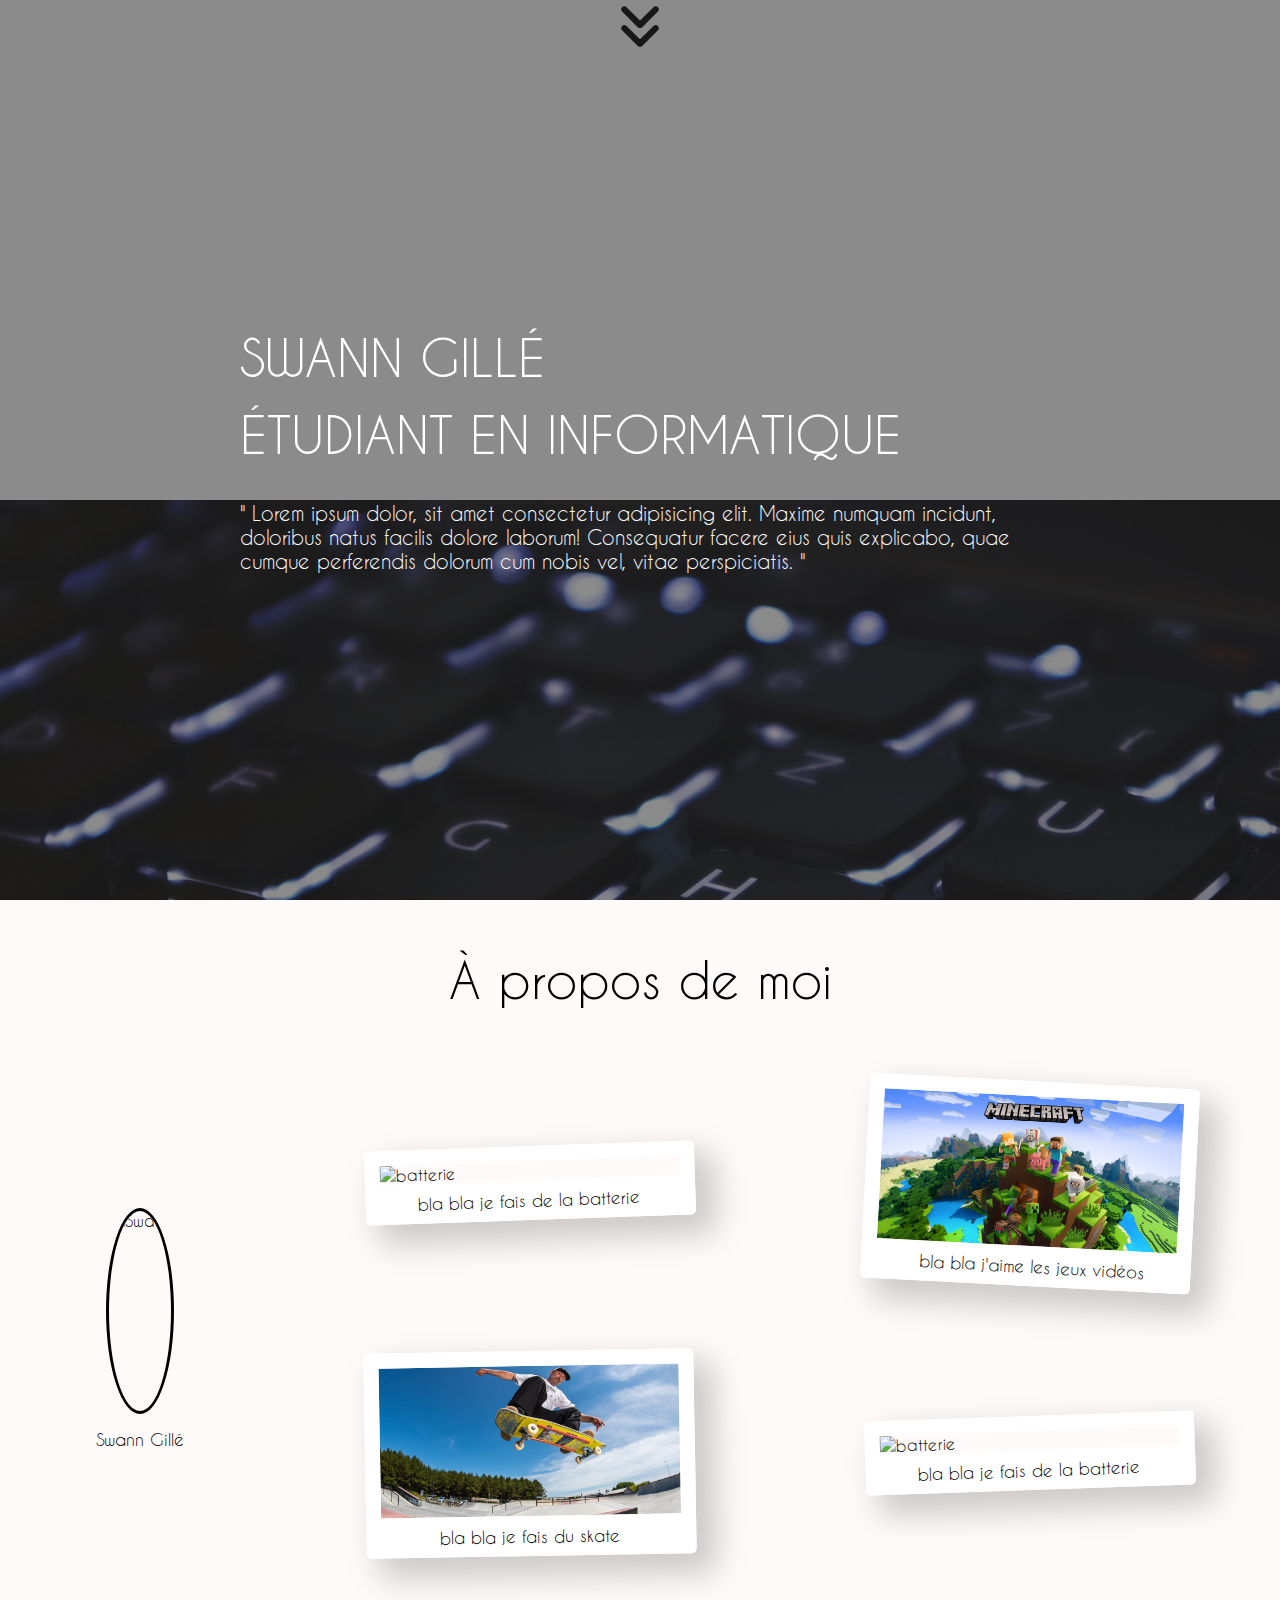
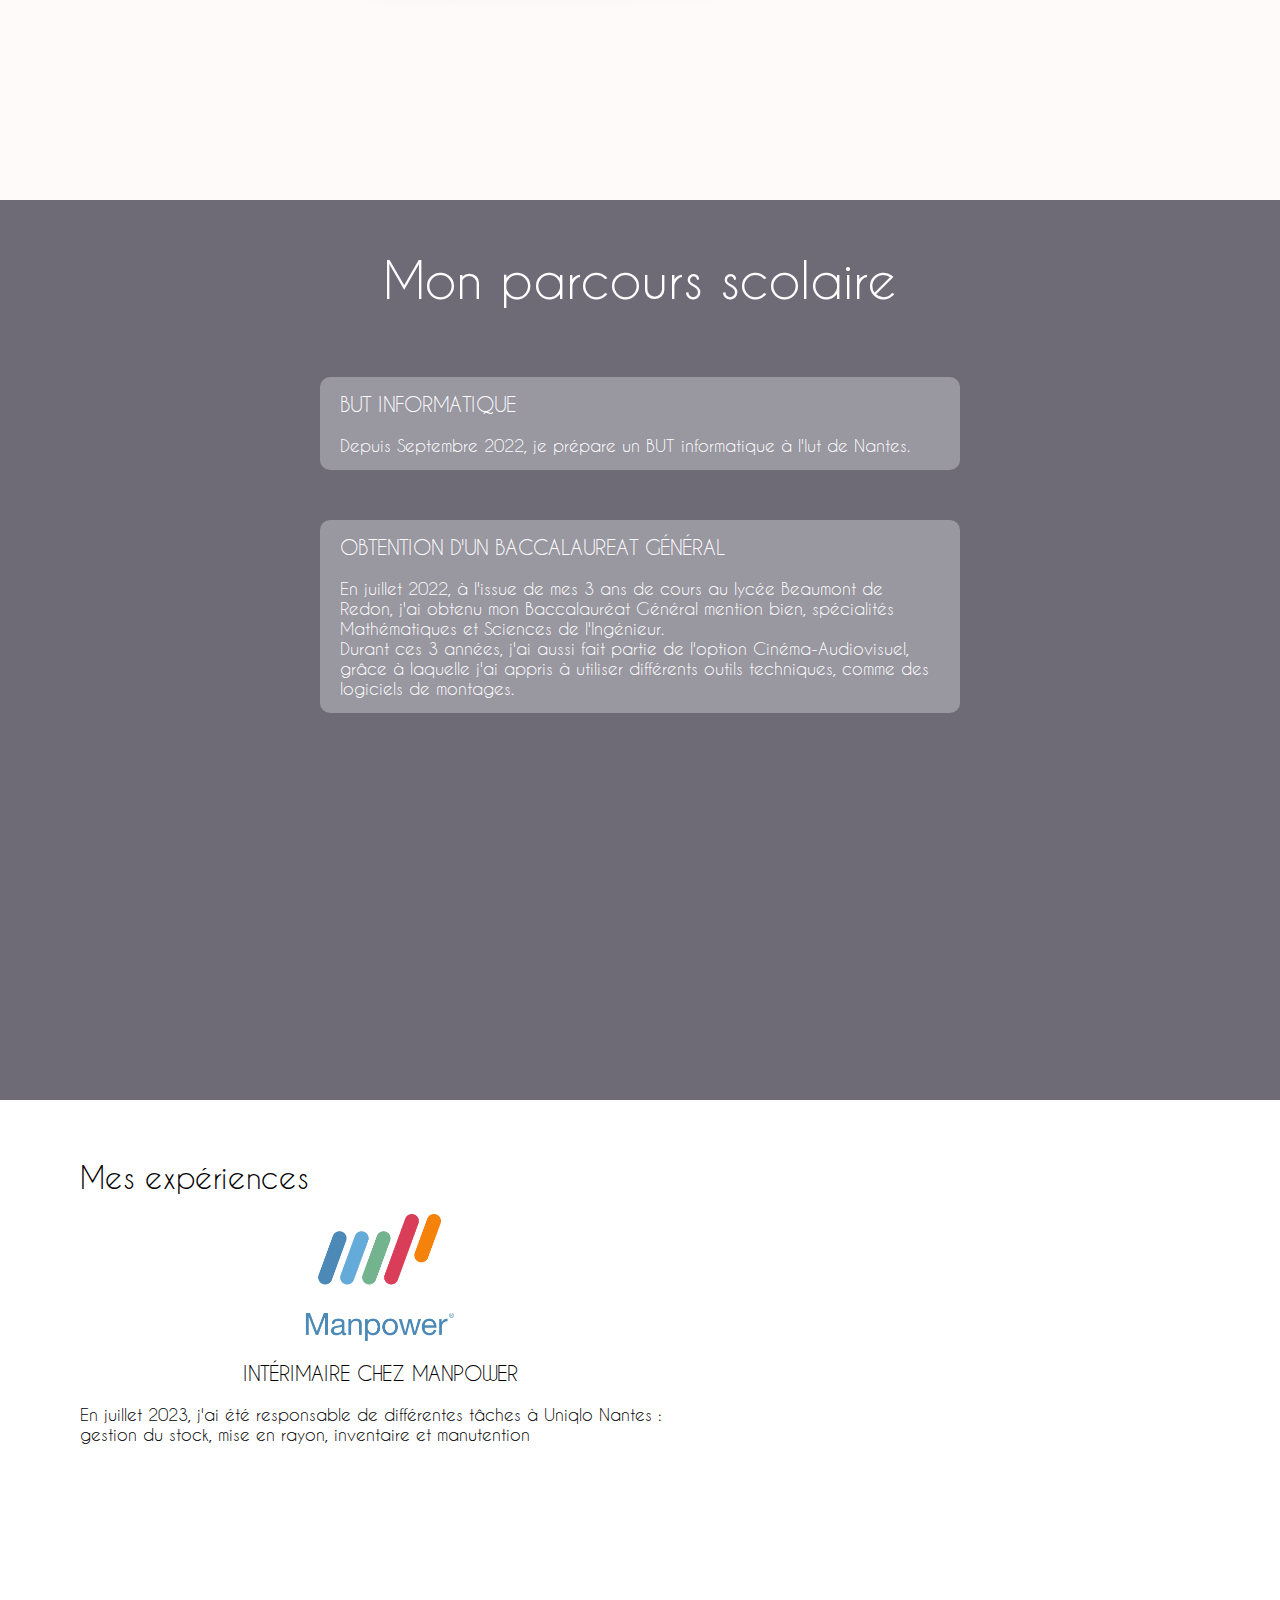
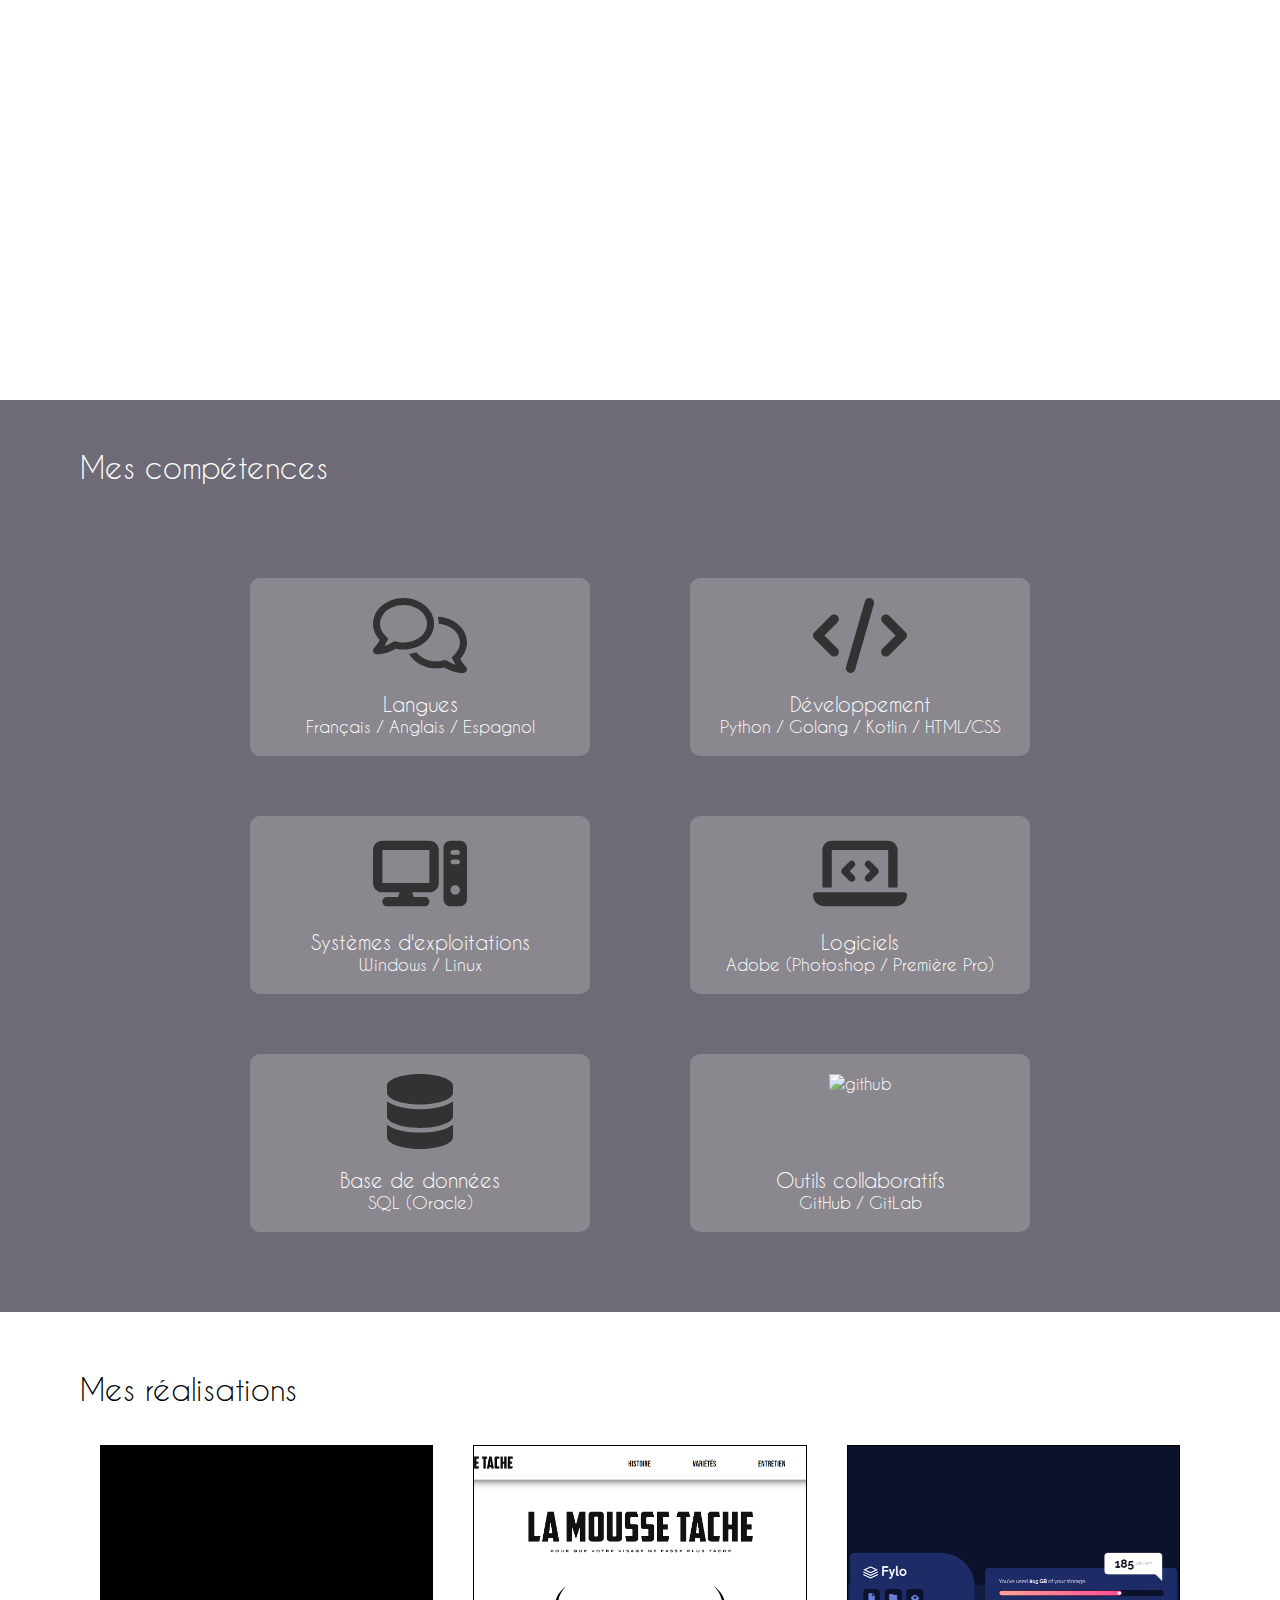
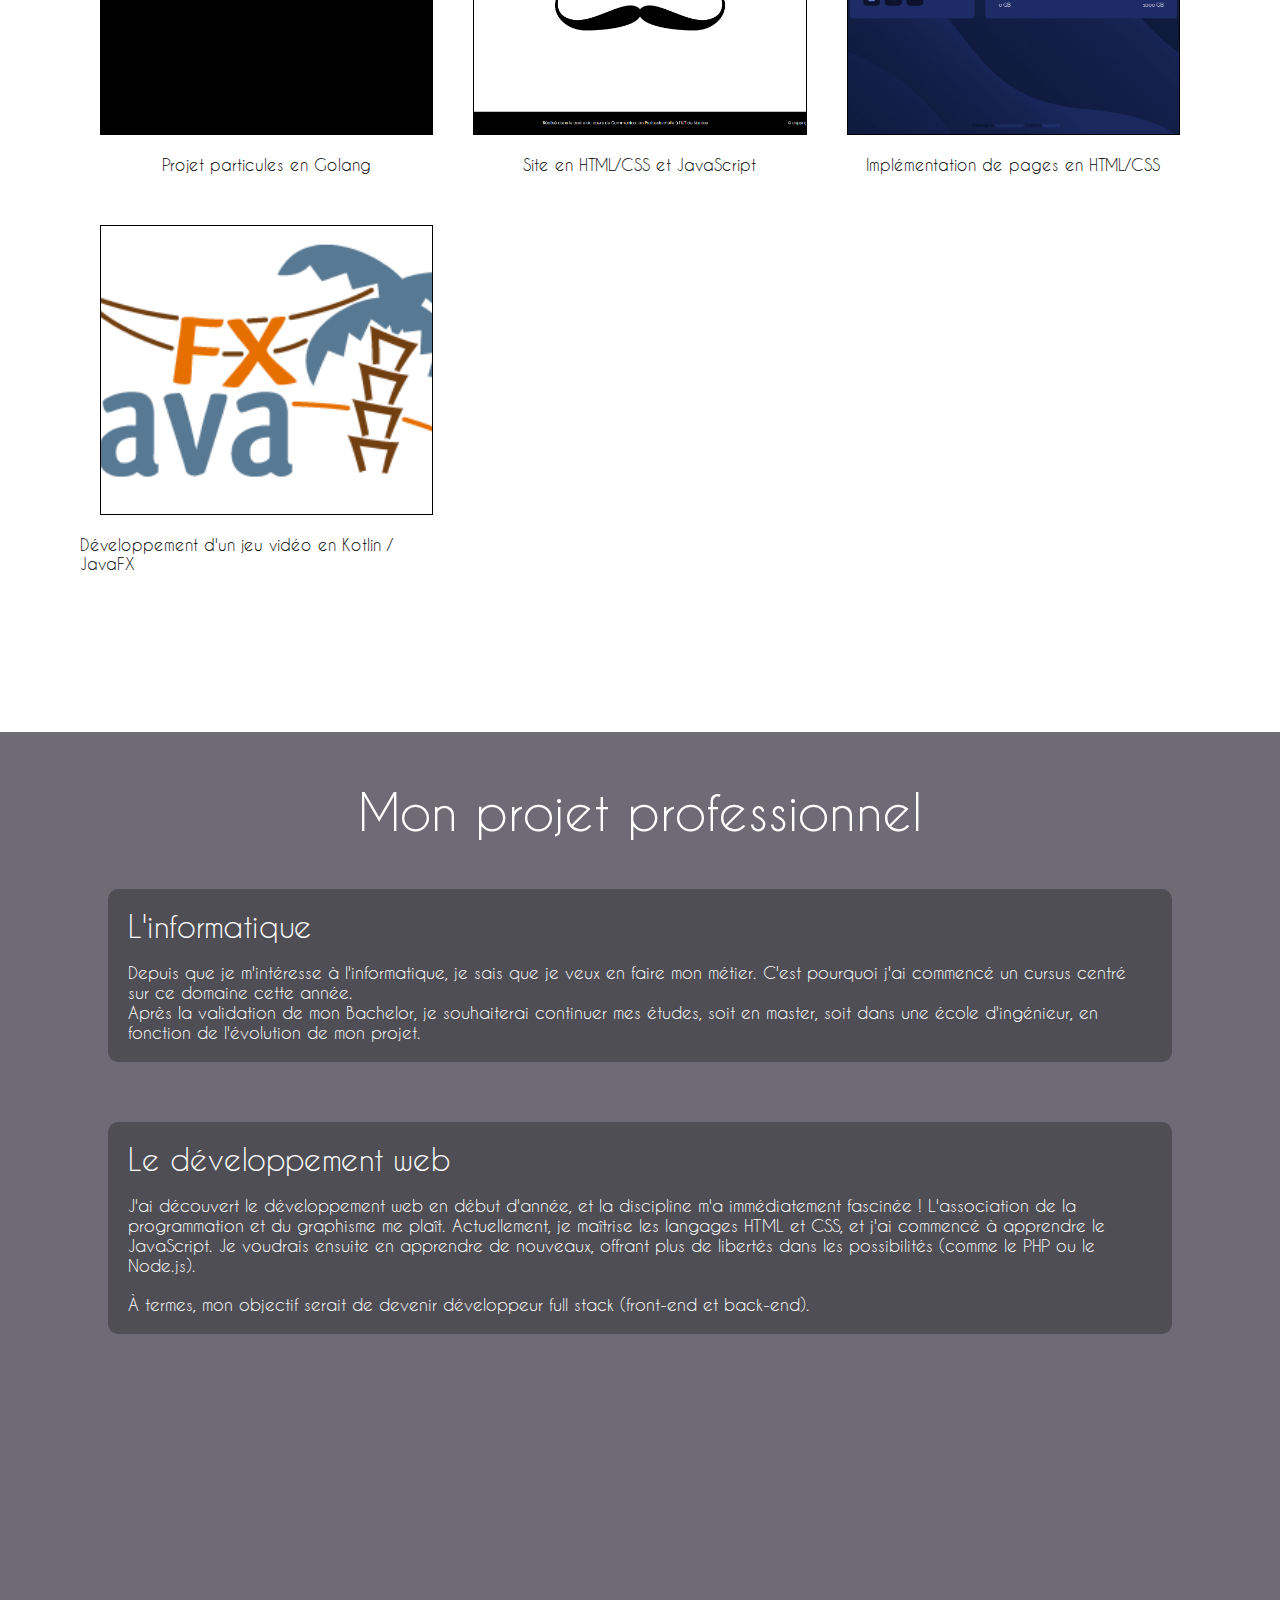
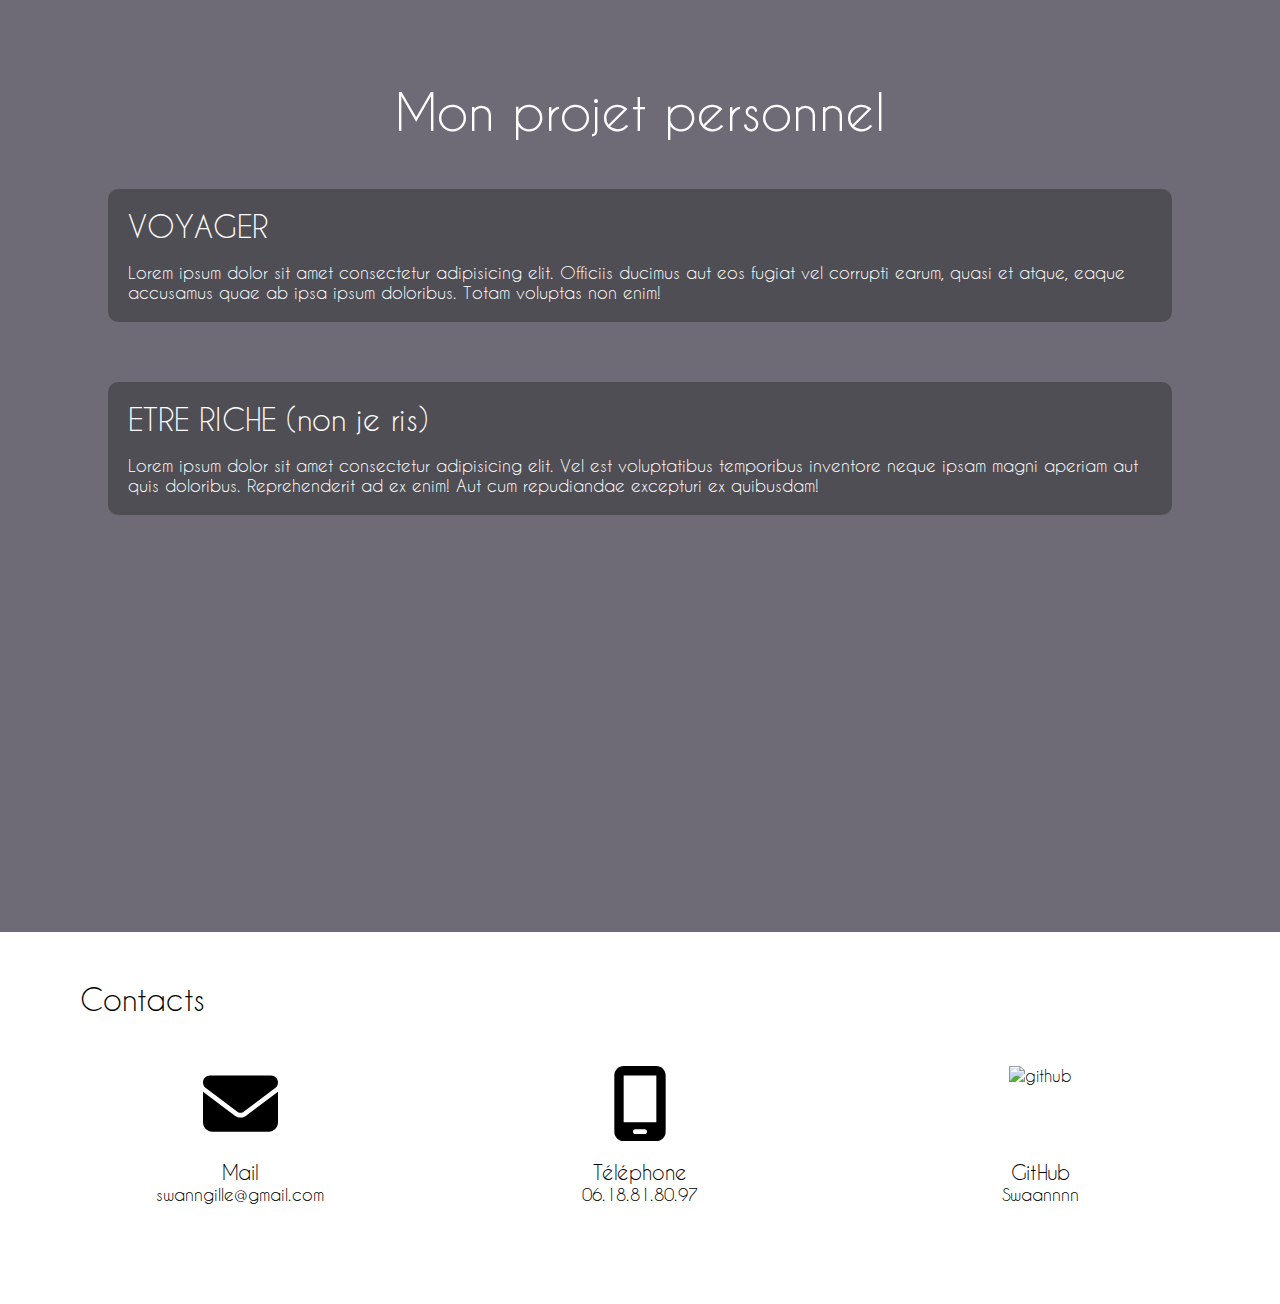
==== index.html @ 725c3b7c "suite page réal" ====
<!DOCTYPE html>
<html lang="fr">
<head>
    <meta charset="UTF-8">
    <link rel="stylesheet" href="./portfolio.css">
    <link rel="icon" href="./tout/logo/html.png">
    <meta name="robots" content="index">
    <meta name="keywords" content="Swann Gillé, Swann Gille, Gille Swann, Gillé Swann, portfolio Swann Gillé, portfolio Gillé Swann, Swann Gillé portfolio, Gillé Swann portfolio, portfolio developpeur web, portfolio informatique étudiant">
    <meta name="description" content="Portfolio de Swann Gillé, étudiant en informatique.">
    <title>Portfolio - Swann Gillé</title>
</head>
<body>

    <main>

    <!-- - - - - - PARTIE 1 : ACCUEIL - - - - - -->

        <div class="accueil" id="forAccueil">
            <div class="accueilTexte">
                <h1><strong>SWANN GILLÉ</strong></h1><br>
                <h1>ÉTUDIANT EN INFORMATIQUE</h1><br><br>
                <h3>" Lorem ipsum dolor, sit amet consectetur adipisicing elit. Maxime numquam incidunt, doloribus natus facilis dolore laborum! Consequatur facere eius quis explicabo, quae cumque perferendis dolorum cum nobis vel, vitae perspiciatis. "</h3>    
            </div>
            <a id="flechea" href="#forAProposDeMoi">
                <img class="fleche" src="./tout/logo/dbfleche.svg" alt="fleche">
            </a>
        </div>

    <!-- - - - - - PARTIE 2 : A PROPOS DE MOI - - - - - -->

        <div class="aProposDeMoi" id="forAProposDeMoi">
            <h1 id="appdmTitre">À propos de moi</h1>
            <div class="appdmCadre">
                <div class="presentation">
                    <img src="./tout/images/sswann.jpg" alt="Swann" id="swann">
                    <h4 id="swannTexte">Swann Gillé</h4>
                </div>
                <div class="photo1">
                    <img src="./tout/images/batterie.jpg" alt="batterie" class="appdmImg" id="batterie">
                    <h4 id="batterieTexte">bla bla je fais de la batterie</h4>
                </div>
                <div class="photo2">
                    <img src="./tout/images/minecraft.jpg" alt="minecraft" class="appdmImg" id="minecraft">
                    <h4 id="minecraftTexte">bla bla j'aime les jeux vidéos</h4>
                </div>
                <div class="photo3">
                    <img src="./tout/images/skate.jpg" alt="skate" class="appdmImg" id="skate">
                    <h4 id="skateTexte">bla bla je fais du skate</h4>
                </div>
                <div class="photo4">
                    <img src="./tout/images/batterie.jpg" alt="batterie" class="appdmImg" id="batterie">
                    <h4 id="batterieTexte">bla bla je fais de la batterie</h4>
                </div>
            </div>
            <!-- <a id="flecheapdm" href="#forParcoursScolaire">
                <img class="fleche" src="./tout/logo/dbfleche.svg" alt="fleche">
            </a> -->
        </div>

    <!-- - - - - - PARTIE 3 : PARCOURS SCOLAIRE - - - - - -->

        <div class="parcoursScolaire" id="forParcoursScolaire">
            <div class="parcoursScolaireTexte">
                <h1>Mon parcours scolaire</h1><br>

                <ul>
                    <li class="etapeParcours">
                        <h3>BUT INFORMATIQUE</h3><br>
                        <h4>Depuis Septembre 2022, je prépare un BUT informatique à l'Iut de Nantes.</h4>
                    </li>
                    <li class="etapeParcours">
                        <h3>OBTENTION D'UN BACCALAUREAT GÉNÉRAL</h3><br>
                        <h4>En juillet 2022, à l'issue de mes 3 ans de cours au lycée Beaumont de Redon, j'ai obtenu mon Baccalauréat Général mention bien, spécialités Mathématiques et Sciences de l'Ingénieur.</h4>
                        <h4>Durant ces 3 années, j'ai aussi fait partie de l'option Cinéma-Audiovisuel, grâce à laquelle j'ai appris à utiliser différents outils techniques, comme des logiciels de montages.</h4>
                </ul>
                <!-- <a href="#formesExperiences" id="flecheps">
                    <img class="fleche" src="./tout/logo/dbfleche.svg" alt="fleche">
                </a> -->
            </div>
        </div>

        <!-- - - - - - PARTIE 4 : MES EXPERIENCES - - - - - -->

        <div class="mesExperiences" id="formesExperiences">
            <div class="mesExperiencesTexte">
                <h2>Mes expériences</h2><br>

                <ul class="experiences">
                    <li class="experience">
                        <img src="./tout/logo/manpower.png" width="150px"><br>
                        <h3>INTÉRIMAIRE CHEZ MANPOWER</h3><br>
                        <h4>En juillet 2023, j'ai été responsable de différentes tâches à Uniqlo Nantes : gestion du stock, mise en rayon, inventaire et manutention</h4>
                    </li>
                </ul>

                <!-- <a href="#forMesCompetences" id="flecheps">
                    <img class="fleche" src="./tout/logo/dbfleche.svg" alt="fleche">
                </a> -->
            </div>
        </div>

        <!-- - - - - - PARTIE 5 : MES COMPETENCES - - - - - -->

        <div class="mesCompetences" id="forMesCompetences">
            <div class="mesCompetencesTexte">
                <h2 class="mesCo">Mes compétences</h2><br>
                <div class="competencesFleche">
                    <div class="cadreCompetences">
                        <div class="blocCompetence">
                            <img class="svg" src="./tout/logo/langues.svg" alt="langues"><br>
                            <h3>Langues</h3>
                            <h4>Français / Anglais / Espagnol</h4>
                        </div>
    
                        <div class="blocCompetence">
                            <img class="svg" src="./tout/logo/code.svg" alt="développement"><br>
                            <h3>Développement</h3>
                            <h4>Python / Golang / Kotlin / HTML/CSS</h4>
                        </div>
    
                        <div class="blocCompetence">
                            <img class="svg" src="./tout/logo/systeme.svg" alt="systeme"><br>
                            <h3>Systèmes d'exploitations</h3>
                            <h4>Windows / Linux</h4>
                        </div>
    
                        <div class="blocCompetence">
                            <img class="svg" src="./tout/logo/logiciel.svg" alt="logiciel"><br>
                            <h3>Logiciels</h3>
                            <h4>Adobe (Photoshop / Première Pro)</h4>
                        </div>
    
                        <div class="blocCompetence">
                            <img class="svg" src="./tout/logo/database.svg" alt="base de données"><br>
                            <h3>Base de données</h3>
                            <h4>SQL (Oracle)</h4>
                        </div>
    
                        <div class="blocCompetence">
                            <img class="svg" src="./tout/logo/github.svg" alt="github"><br>
                            <h3>Outils collaboratifs</h3>
                            <h4>GitHub / GitLab</h4>
                        </div>
                    </div>
                    <!-- <a id="flechemc" href="#forProjetProfessionnel">
                        <img class="fleche" src="./tout/logo/dbfleche.svg" alt="fleche">
                    </a>   -->
                </div>
            </div>
            <!-- </div>
            <a id="flechemc" href="#forProjetProfessionnel">
                <img class="fleche" src="./tout/logo/dbfleche.svg" alt="fleche">
            </a> -->
        </div>

        <!-- - - - - - PARTIE 6 : MES REALISATIONS - - - - - -->

        <div class="mesRealisations" id="forMesRealisations">
            <div class="mesRealisationsTexte">
                <h2>Mes réalisations</h2><br>

                <div class="blocReal">
                    <div class="real" id="real1">
                        <p class="textReal">Projet de simulation de particules, dans le cadre du cours "Initiation au développement" lors de mon premier semestre de BUT informatique. <br><br> Ce projet à été codé entièrement en Golang
                        </p>
                    </div>
                    <div class="real" id="real2">
                        <p class="textReal">Site réalisé dans le cadre du cours de Communication Professionnelle lors de mon 2eme semestre de BUT informatique avec 3 autres étudiants. <br> Le sujet était libre et le but était simplement de respecter les règles du web.</p>
                    </div>
                    <a href="https://github.com/Swaannnn/frontend-mentor"><div class="real" id="real3">
                        <p class="textReal">Implémentations de pages en HTML et CSS<br><br>Cliquez pour en savoir plus !</p>
                    </div></a>
                    
                    <p class="infoReal">Projet particules en Golang</p>
                    <p class="infoReal">Site en HTML/CSS et JavaScript</p>
                    <p class="infoReal">Implémentation de pages en HTML/CSS</p>

                    <div class="real" id="real4">
                        <p class="textReal">Développement du jeu Pico Mino, dans le cadre des cours "Développement Orienté Objet", "Développement d'application IHM", et "Qualité de développement", lors de ma première annér de BUT informatique</p>
                    </div>
                    <div class="realNON" id="real5NON"></div>
                    <div class="realNON" id="real6NON"></div>

                    <p class="infoReal">Développement d'un jeu vidéo en Kotlin / JavaFX</p>
                    <p class="infoReal"></p>
                    <p class="infoReal"></p>
                </div>

                <!-- <a href="#forMesCompetences" id="flecheps">
                    <img class="fleche" src="./tout/logo/dbfleche.svg" alt="fleche">
                </a> -->
            </div>
        </div>

        <!-- - - - - - PARTIE 7 : PROJET PROFESSIONNEL - - - - - -->

        <div class="projetProfessionnel" id="forProjetProfessionnel">
            <div class="projetProfessionnelTexte">
                <h1>Mon projet professionnel</h1><br>
        
                <div class="projetPro">
                    <h2>L'informatique</h2><br>
                    <h4>Depuis que je m'intéresse à l'informatique, je sais que je veux en faire mon métier. C'est pourquoi j'ai commencé un cursus centré sur ce domaine cette année.</h4>
                    <h4>Après la validation de mon Bachelor, je souhaiterai continuer mes études, soit en master, soit dans une école d'ingénieur, en fonction de l'évolution de mon projet.</h4>
                    <!-- <h4>J'ai l'ambition de devenir indépendant, donc être freelance en informatique.</h4> -->
                </div>
    
                <div class="projetPro">
                    <h2>Le développement web</h2><br>
                    <h4>J'ai découvert le développement web en début d'année, et la discipline m'a immédiatement fascinée ! L'association de la programmation et du graphisme me plaît. Actuellement, je maîtrise les langages HTML et CSS, et j'ai commencé à apprendre le JavaScript. Je voudrais ensuite en apprendre de nouveaux, offrant plus de libertés dans les possibilités (comme le PHP ou le Node.js).</h4><br>
                    <h4>À termes, mon objectif serait de devenir développeur full stack (front-end et back-end).</h4>
                </div>
                
                <!-- <a href="#forContacts" id="flechePro">
                    <img class="fleche" src="./tout/logo/dbfleche.svg" alt="fleche">
                </a> -->
            </div>
        </div>

        <!-- - - - - - PARTIE 8 : PROJET PERSONNEL - - - - - -->

        <div class="projetPersonnel" id="forProjetPersonnel">
            <div class="projetPersonnelTexte">
                <h1>Mon projet personnel</h1><br>
        
                <div class="projetPerso">
                    <h2>VOYAGER</h2><br>
                    <h4>Lorem ipsum dolor sit amet consectetur adipisicing elit. Officiis ducimus aut eos fugiat vel corrupti earum, quasi et atque, eaque accusamus quae ab ipsa ipsum doloribus. Totam voluptas non enim!</h4>
                </div>
    
                <div class="projetPerso">
                    <h2>ETRE RICHE (non je ris)</h2><br>
                    <h4>Lorem ipsum dolor sit amet consectetur adipisicing elit. Vel est voluptatibus temporibus inventore neque ipsam magni aperiam aut quis doloribus. Reprehenderit ad ex enim! Aut cum repudiandae excepturi ex quibusdam!</h4>
                </div>
                
                <!-- <a href="#forContacts" id="flechePro">
                    <img class="fleche" src="./tout/logo/dbfleche.svg" alt="fleche">
                </a> -->
            </div>
        </div>

        <!-- - - - - - PARTIE 9 : CONTACTS - - - - - -->

        <div class="contacts" id="forContacts">          
            <h2 class="titreContacts">Contacts</h2>
            <div class="cadreContacts">
                <div class="blocContacts">
                    <img class="svg" src="./tout/logo/mail.svg" alt="mail"><br>
                    <h3>Mail</h3>
                    <h4>swanngille@gmail.com</h4>
                </div>

                <!-- <div class="blocContacts">
                    <img class="svg" src="./tout/logo/mailetu.svg" alt="mail"><br>
                    <h3>Mail universitaire</h3>
                    <h4>swann.gille@etu.univ-nantes.fr</h4>
                </div> -->
    
                <div class="blocContacts">
                    <img class="svg" src="./tout/logo/telephone.svg" alt="téléphone"><br>
                    <h3>Téléphone</h3>
                    <h4>06.18.81.80.97</h4>
                </div>
    
                <div class="blocContacts">
                    <img class="svg" src="./tout/logo/github.svg" alt="github"><br>
                    <h3>GitHub</h3>
                    <h4><a href="https://github.com/swaannnn" style="color: black;">Swaannnn</a></h4>
                </div>
            </div>

            <!-- <a id="flechec" href="#forAccueil">
                <img class="fleche" src="./tout/logo/dbfleche.svg" alt="fleche">
            </a> -->
        </div>
    </main>
    <script src="./script.js"></script>
</body>
</html>
---- portfolio.css ----
@font-face {
  font-family: "caviarDream";
  src: url(./tout/caviar_dreams/CaviarDreams.ttf);
}

@font-face {
  font-family: "caviarDreamItalic";
  src: url(./tout/caviar_dreams/CaviarDreams_Italic.ttf);
}

* {
  margin: 0;
  padding: 0;
  text-decoration: none;
  list-style: none;
  font-family: "caviarDream";
  scroll-behavior: smooth;
  /* overflow: hidden; */
}

main {
  margin: 0;
  padding: 0;
}
body {
  margin: 0;
  padding: 0;
}
h1 {
  font-size: 50px;
  font-weight: 300;
}
h2 {
  font-size: 30px;
  font-weight: 300;
}
h3 {
  font-size: 20px;
  font-weight: 500;
}
h4 {
  font-size: 17px;
  font-weight: 350;
}
a {
  color: black;
}

.svg {
  height: 75px;
}

.fleche {
  height: 50px;
  transition: 0.3s;
}

.fleche:hover {
  transition: 0.5s;
  transform: translateY(10px);
}

/* - - - - - - - - - - ACCUEIL - - - - - - - - - - */

.accueil {
  min-height: 100vh;
  display: flex;
  justify-content: center;
  background-image: url(./tout/images/fonds/fondAccueil.jpg);
  opacity: 0.9;
  background-size: cover;
  background-attachment: fixed;
  color: #ffffff;
}

.accueil::before {
  content: "";
  position: absolute;
  left: 0;
  right: 0;
  top: 0;
  bottom: 0;
  background: #000000;
  opacity: 0.5;
  z-index: -1;
}

.accueilTexte {
  max-width: 800px;
  display: flex;
  flex-direction: column;
  justify-content: center;
}

@keyframes mvtFleche {
  0% {
    transform: translatey(80vh);
  }
  60% {
    transform: translatey(80vh);
  }
  70% {
    transform: translatey(81vh);
  }
  80% {
    transform: translatey(80vh);
  }
  90% {
    transform: translatey(81vh);
  }
  100% {
    transform: translatey(80vh);
  }
}

#flechea {
  position: absolute;
  animation: mvtFleche 2.5s ease-in-out infinite;
}

/* - - - - - - - - - - A PROPOS DE MOI - - - - - - - - - - */

.aProposDeMoi {
  min-height: 100vh;
  background: #fffafa;
  display: flex;
  flex-direction: column;
  align-items: center;
}

#appdmTitre {
  text-align: center;
  margin-top: 1em;
  margin-bottom: 1em;
}

.appdmCadre {
  display: grid;
  grid-template-columns: 1fr 1fr 1fr;
  grid-template-rows: 1fr 1fr;
}

.presentation {
    grid-area: 1 / 1 / 3 / 2;
    display: flex;
    flex-direction: column;
    justify-content: center;
    align-items: center;
}

#swann {
    height: 200px;
    width: auto;
    border-radius: 50%;

    border: solid 3px black;
}

#swannTexte {
    margin-top: 15px;
}

.photos {
    min-height: 270px;
    min-width: 500px;

    display: flex;
    flex-direction: column;
    align-items: center;
}

.photo1 {
    display: flex;
    flex-direction: column;
    align-items: center;
    justify-content: center;
    min-height: 270px;
    min-width: 500px;

    grid-area: 1 / 2 / 2 / 3;
}

.photo2 {
    display: flex;
    flex-direction: column;
    align-items: center;
    justify-content: center;
    min-height: 270px;
    min-width: 500px;

    grid-area: 1 / 3 / 2 / 4;
}

.photo3 {
    display: flex;
    flex-direction: column;
    align-items: center;
    justify-content: center;
    min-height: 270px;
    min-width: 500px;

    grid-area: 2 / 2 / 3 / 3;
}

.photo4 {
    display: flex;
    flex-direction: column;
    align-items: center;
    justify-content: center;
    min-height: 270px;
    min-width: 500px;

    grid-area: 2 / 3 / 3 / 4;
}

.appdmImg {
    width: 300px;
    height: auto;
    
    margin: 0;
    padding: 0;
    border: 15px solid #fff;
    border-bottom: 40px solid #fff;
    box-shadow: 1em 1em 2em 0.25em rgba(0, 0, 0, 0.2);
    border-radius: 5px;
}

#batterie {
    rotate: -2deg;
}

#batterieTexte {
    rotate: -2deg;
    transform: translateY(-30px);
}

#minecraft {
    rotate: 3deg;
}

#minecraftTexte {
    rotate: 3deg;
    transform: translateY(-30px);
}

#skate {
    rotate: -1deg;
}

#skateTexte {
    rotate: -1deg;
    transform: translateY(-30px);
}

#a {
  rotate: -1deg;
}

#aTexte {
  rotate: -1deg;
  transform: translateY(-30px);
}

/* - - - - - - - - - - PARCOURS SCOLAIRE - - - - - - - - - - */

.parcoursScolaire {
  display: flex;
  flex-direction: column;
  align-items: center;

  background-image: url(./tout/images/fonds/fondParcours.jpg);
  opacity: 0.8;
  background-size: cover;
  background-attachment: fixed;

  position: relative;
  min-height: 100vh;
}

.parcoursScolaire::before {
  content: "";
  position: absolute;
  left: 0;
  right: 0;
  top: 0;
  bottom: 0;
  background: #1d192c;
  opacity: 0.8;
  z-index: -1;
}

.parcoursScolaireTexte {
  display: flex;
  flex-direction: column;
  align-items: center;
  padding: 50px 0px;
  color: white;
}

.etapeParcours {
  max-width: 600px;
  background: rgba(255, 255, 255, 0.3);
  color: #ffffff;
  padding: 15px 20px 15px 20px;
  border-radius: 10px;
  margin: 50px 0px;
}

/* #flecheps {
  display: flex;
} */

/* - - - - - - - - - - MES EXPERIENCES - - - - - - - - - - */

.mesExperiences {
  min-height: 100vh;
}

.mesExperiencesTexte {
  padding: 60px 80px;
}

.experiences {
  max-width: 600px;
}

.experience {
  display: flex;
  flex-direction: column;
  align-items: center;
  
  /* background: rgba(141, 40, 40, 0.3); */
}

/* - - - - - - - - - - MES COMPETENCES - - - - - - - - - - */

.mesCompetences {
  /* min-height: 100vh;
  display: flex;
  justify-content: center; */
  min-height: 100vh;
  display: flex;
  justify-content: center;
  background-image: url(./tout/images/fonds/fondCompetences.png);
  opacity: 0.8;
  background-attachment: fixed;
  background-size: cover;
  color: #ffffff;
  position: relative;
}

.mesCompetences::before {
    content: "";
    position: absolute;
    left: 0;
    right: 0;
    top: 0;
    bottom: 0;
    background: #1d192c;
    opacity: 0.8;
    z-index: -1;
}

.mesCo {
  padding-bottom: 5vh;
  padding-left: 80px;
}

.competencesFleche {
  display: flex;
  flex-direction: column;
  align-items: center;
}

.mesCompetencesTexte {
  padding: 50px 0px;
}

.cadreCompetences {
  display: flex;
  justify-content: center;
  flex-wrap: wrap;
}

.blocCompetence {
  display: flex;
  flex-direction: column;
  align-items: center;
  width: 300px;
  margin: 30px 50px;
  z-index: 0;

  background-color: #9b979771;
  border-radius: 10px;
  padding: 20px;
}

/* #flechemc {
  display: flex;
  justify-content: center;
} */

/* - - - - - - - - - - MES REALISATIONS - - - - - - - - - - */

.mesRealisations {
  min-height: 100vh;
  padding: 60px 80px;
}

.blocReal {
  display: grid;
  grid-template-columns: 1fr 1fr 1fr;
  grid-template-rows: 1fr 50px 1fr 50px;
}

.real {
  display: flex;

  /* border: solid 1px black; */
  margin: 20px;

  /* height: 100%; */
}

.textReal {
  z-index: -1;
  margin: 20px;
}

.infoReal {
  display: flex;
  justify-content: center;
}

#real1 {
  background-image: url(./tout/images/realisations/projet_particule.gif);
  /* background-color: #000000; */
}

#real2 {
  background-image: url(./tout/images/realisations/site_moustache.PNG);
}

#real3 {
  background-image: url(./tout/images/realisations/frontendmentor_challenge.gif);
}

#real4 {
  background-image: url(./tout/images/realisations/javaFX.png);
  background-color: #fff;
}

#real5 {
  background-image: url(./tout/images/realisations/);
}

#real6 {
  background-image: url(./tout/images/realisations/);
}

#real1, #real2, #real3, #real4, #real5, #real6 {
  background-position: center;
  background-repeat: no-repeat;
  background-size: cover;
  /* height: 300px; */
  height: 32vh;
  border: solid 1px black;
}

#real1:hover, #real2:hover, #real3:hover, #real4:hover, #real5:hover, #real6:hover {
  background: #ffffff00;
  /* transition: 0.5s; */
}

/* - - - - - - - - - - PROJET PROFESSIONNEL - - - - - - - - - - */

.projetProfessionnel {
  min-height: 100vh;
  display: flex;
  justify-content: center;
  background-image: url(./tout/images/fonds/fondProjetPro.jpg);
  opacity: 0.8;
  background-attachment: fixed;
  background-size: cover;
  color: #ffffff;
  position: relative;
}

.projetProfessionnel::before {
  content: "";
  position: absolute;
  left: 0;
  right: 0;
  top: 0;
  bottom: 0;
  background: #1d192c;
  opacity: 0.8;
  z-index: -1;
}

.projetProfessionnelTexte {
  display: flex;
  flex-direction: column;
  align-items: center;
  margin: 50px 0px;
}

.projetPro {
  width: 80vw;
  margin: 30px 80px;
  padding: 20px;
  background: rgba(0, 0, 0, 0.5);
  border-radius: 10px;
}

/* #flechePro {
  display: flex;
} */

/* - - - - - - - - - - PROJET PERSONNEL - - - - - - - - - - */

.projetPersonnel {
    min-height: 100vh;
    display: flex;
    justify-content: center;
    background-image: url(./tout/images/fonds/fondProjetPerso.jpg);
    opacity: 0.8;
    background-attachment: fixed;
    background-size: cover;
    color: #ffffff;
    position: relative;
  }
  
  .projetPersonnel::before {
    content: "";
    position: absolute;
    left: 0;
    right: 0;
    top: 0;
    bottom: 0;
    background: #1d192c;
    opacity: 0.8;
    z-index: -1;
  }
  
  .projetPersonnelTexte {
    display: flex;
    flex-direction: column;
    align-items: center;
    margin: 50px 0px;
  }
  
  .projetPerso {
    width: 80vw;
    margin: 30px 80px;
    padding: 20px;
    background: rgba(0, 0, 0, 0.5);
    border-radius: 10px;
  }

/* - - - - - - - - - - CONTACTS - - - - - - - - - - */

.titreContacts {
  padding-left: 80px;
}

.contacts {
  padding: 50px 00px;
}

.cadreContacts {
  display: flex;
  justify-content: center;
  flex-wrap: wrap;
}

.blocContacts {
  display: flex;
  flex-direction: column;
  align-items: center;
  width: 300px;
  margin: 50px;
}

/* #flechec {
  position: fixed;
  z-index: 4;
  right: 30px;
  bottom: 30px;
  transform: rotate(180deg);
  opacity: 0.5;
}

#flechec:hover {
  opacity: 1;
  transition: 1s;
} */

@media screen and (max-width: 900px) {
  body {
    display: none;
  }
}

@media screen and (min-height: 760px) {
  #flechePro {
    position: absolute;
    transform: translateY(80vh);
  }

  #flecheapdm {
    position: absolute;
    transform: translateY(38vh);
  }
}

@media screen and (min-height: 700px) {
  #flechemc {
    position: absolute;
    transform: translateY(70vh);
  }
}

@media screen and (min-height: 600px) {
  #flecheps {
    position: absolute;
    transform: translateY(80vh);
  }
}
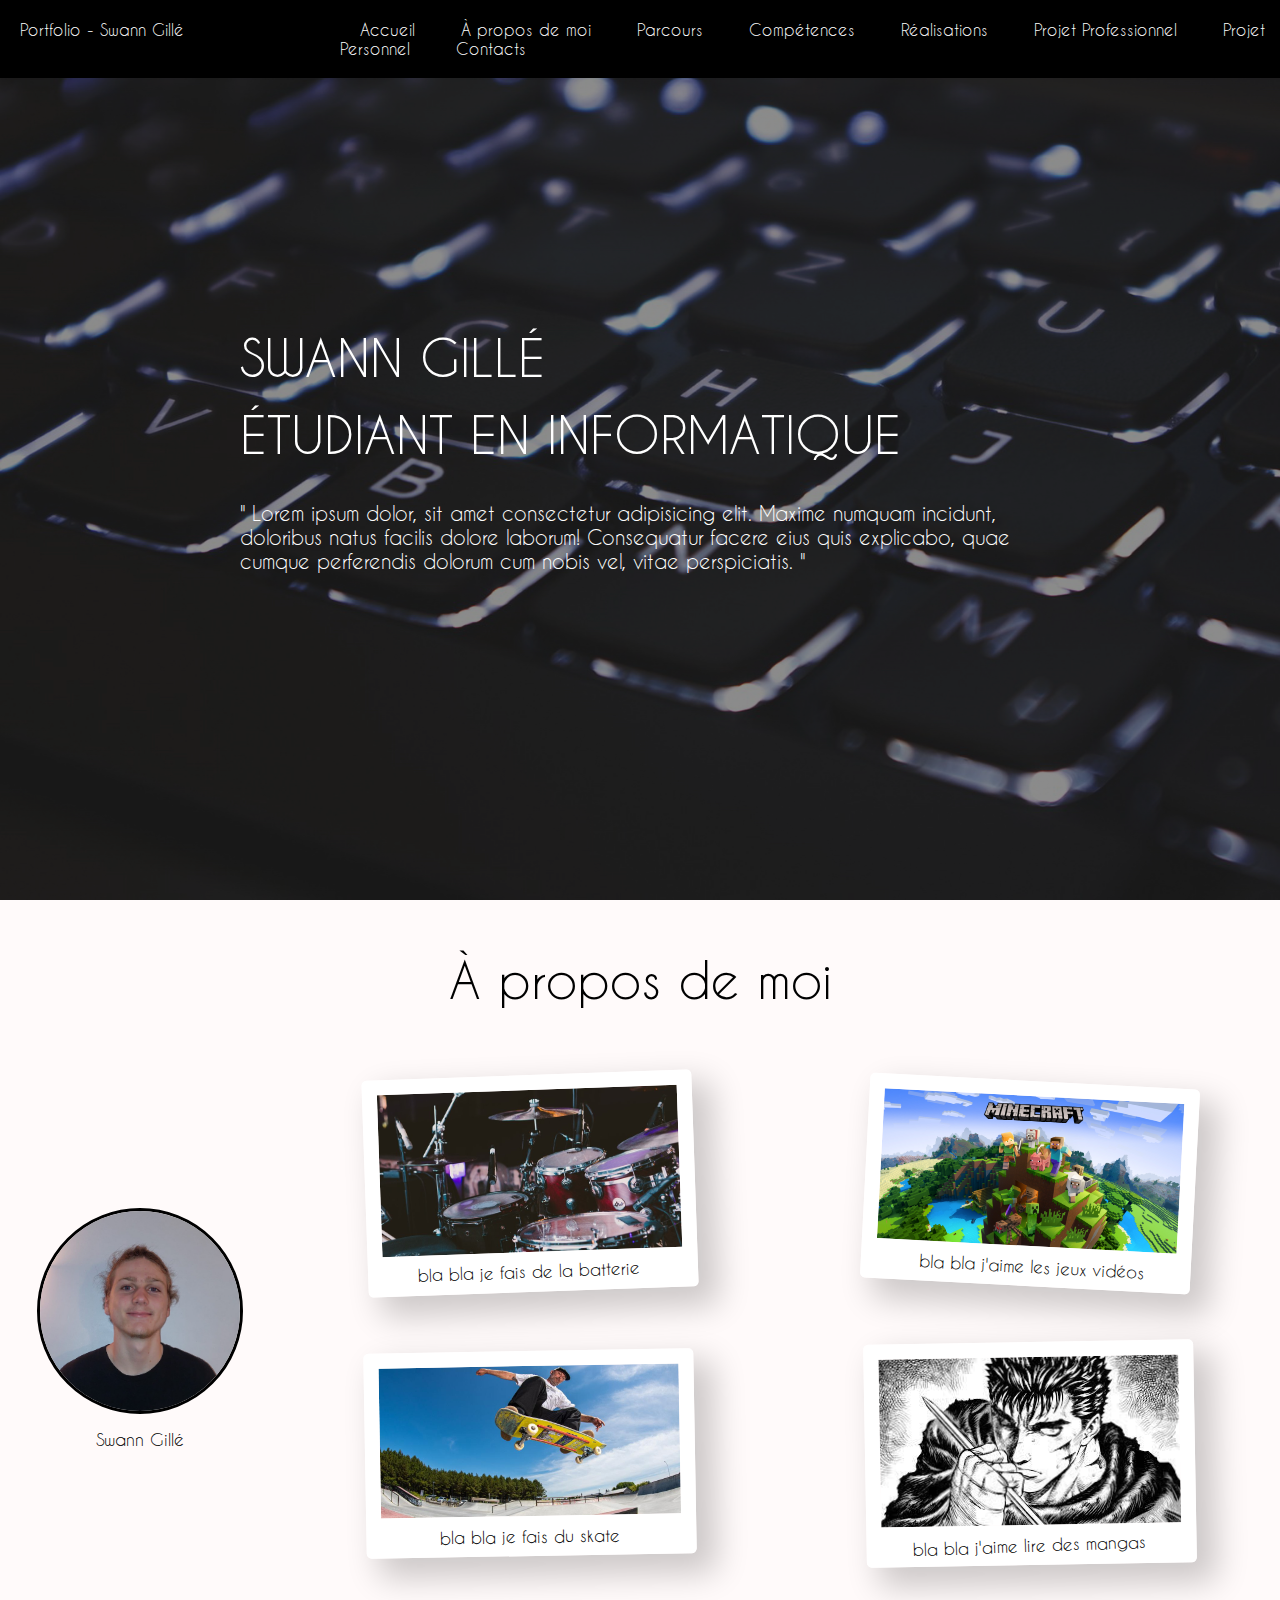
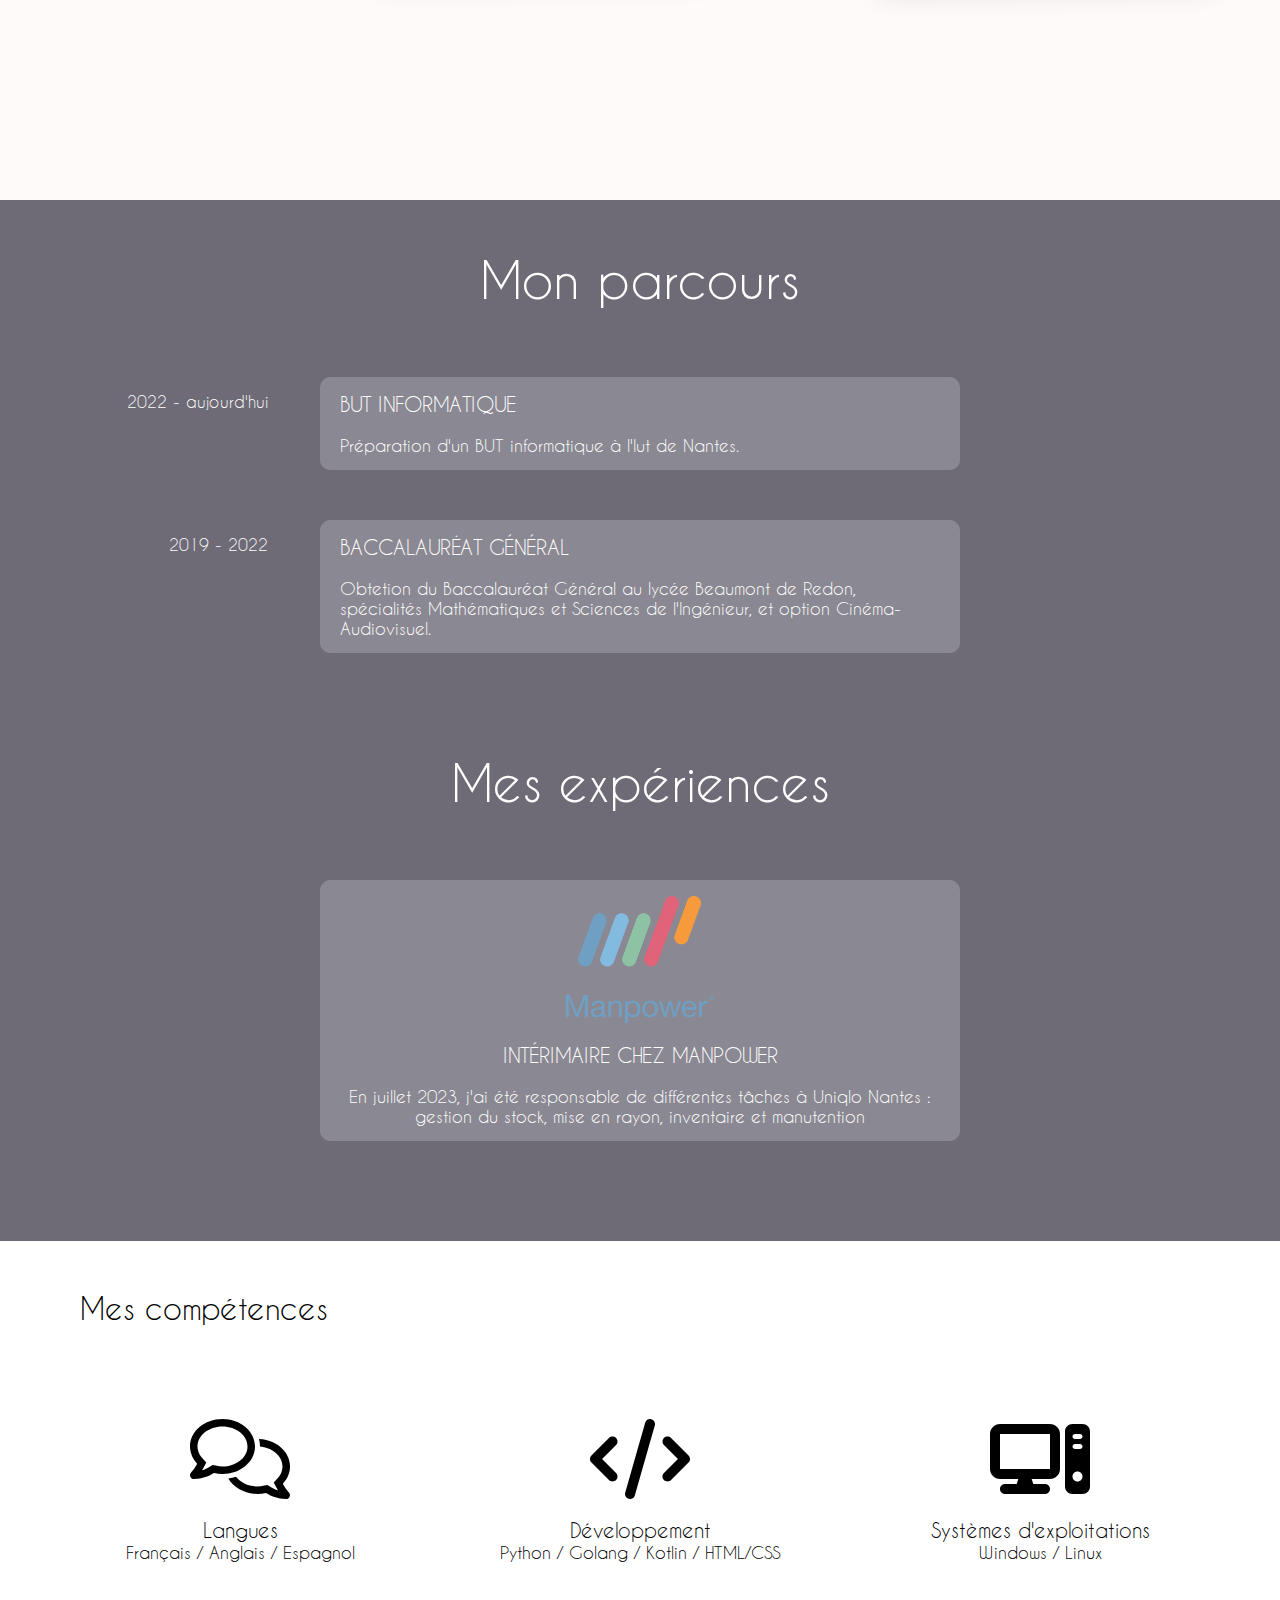
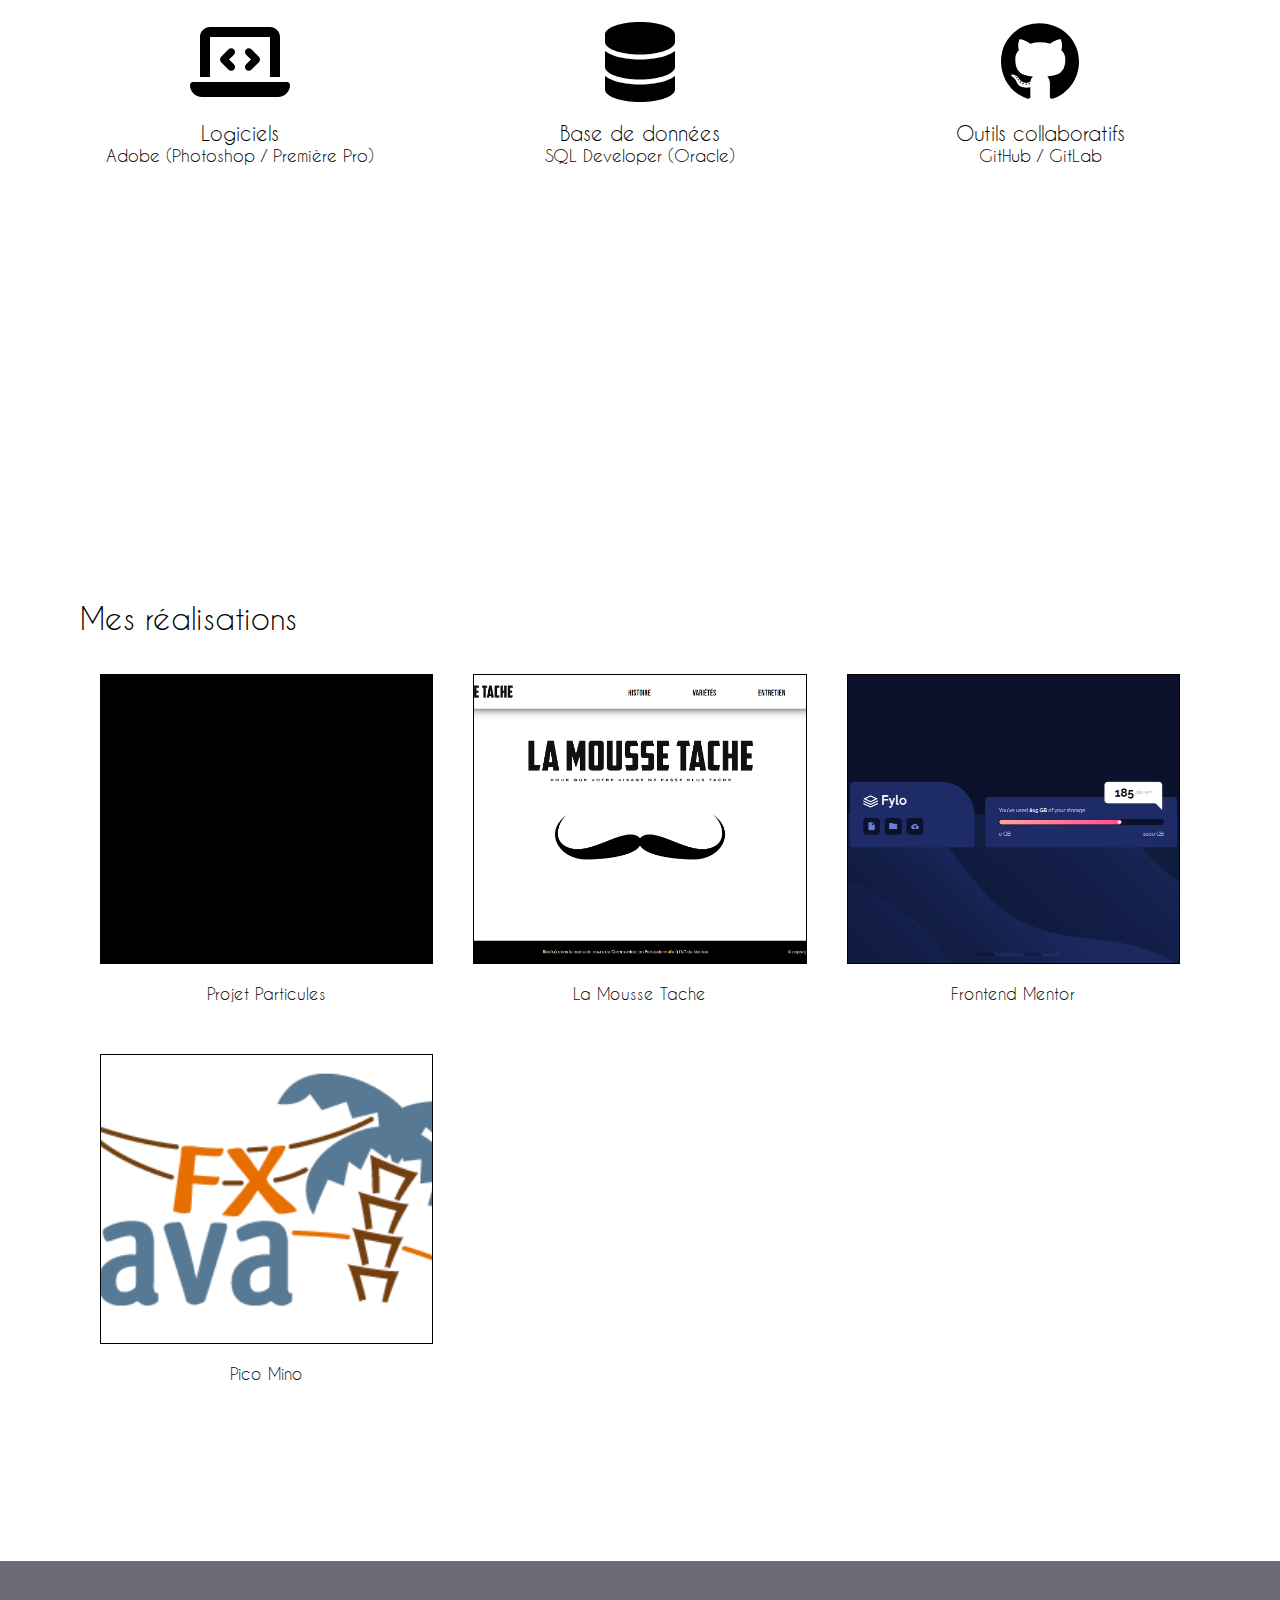
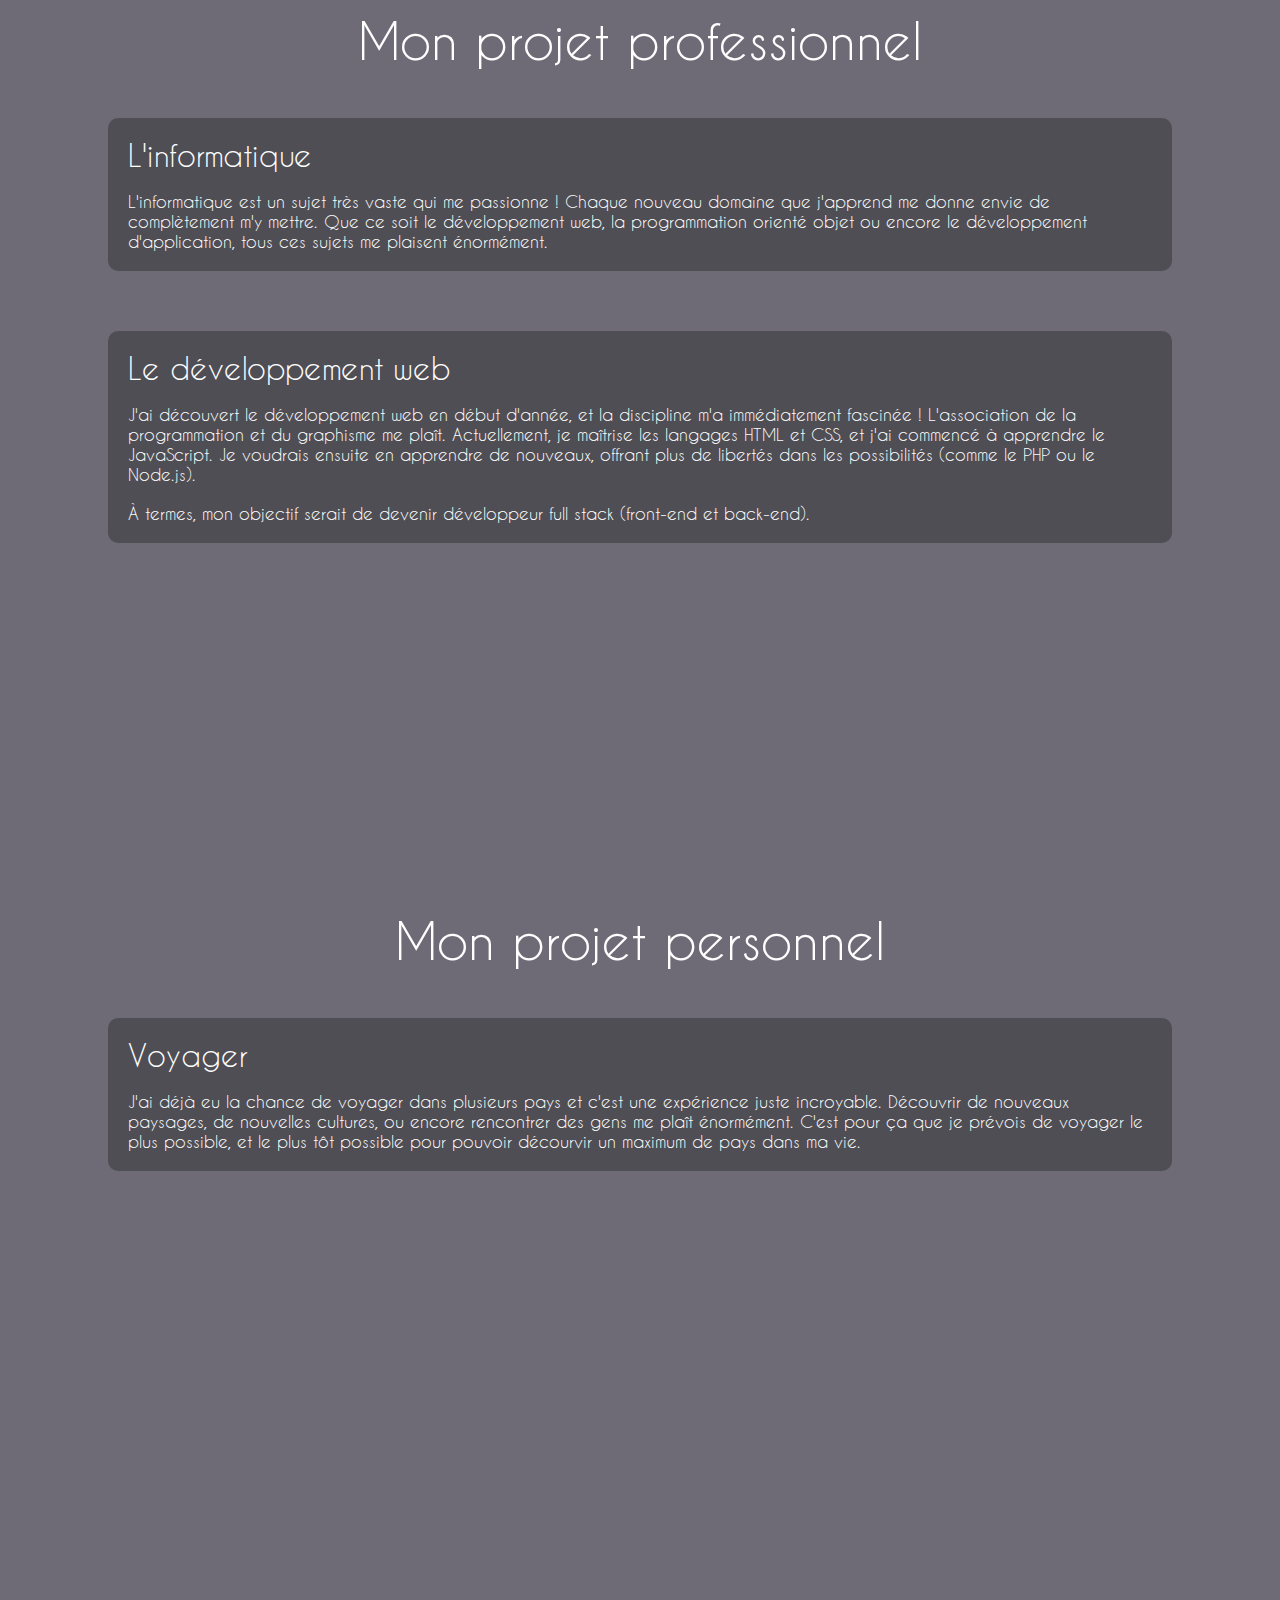
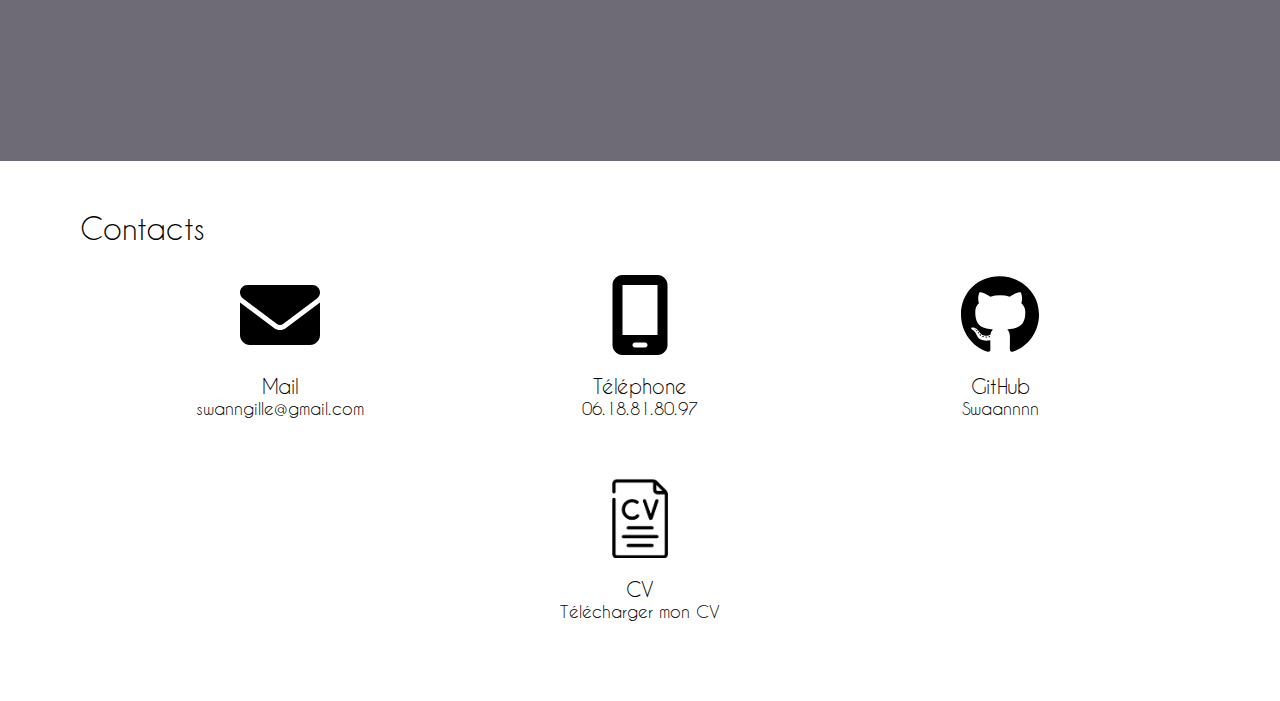
==== commit dbedd249: "réorga fichiers" ====
--- a/index.html
+++ b/index.html
@@ -2,18 +2,36 @@
 <html lang="fr">
 <head>
     <meta charset="UTF-8">
-    <link rel="stylesheet" href="./portfolio.css">
-    <link rel="icon" href="./tout/logo/html.png">
+    <link rel="stylesheet" href="./code/portfolio.css">
+    <link rel="icon" href="./tout/images/logos/codehtml.png">
     <meta name="robots" content="index">
     <meta name="keywords" content="Swann Gillé, Swann Gille, Gille Swann, Gillé Swann, portfolio Swann Gillé, portfolio Gillé Swann, Swann Gillé portfolio, Gillé Swann portfolio, portfolio developpeur web, portfolio informatique étudiant">
     <meta name="description" content="Portfolio de Swann Gillé, étudiant en informatique.">
     <title>Portfolio - Swann Gillé</title>
 </head>
+
 <body>
-
     <main>
-
-    <!-- - - - - - PARTIE 1 : ACCUEIL - - - - - -->
+        <div class="forHeader">
+            <a><img src="./tout/images/logos/plus.svg" alt="openHeader" id="openHeader"></a>
+            <header>
+                <div class="left">
+                    <p>Portfolio - Swann Gillé</p>                    
+                </div>
+                <div class="right">
+                    <a href="#forAccueil">Accueil</a>
+                    <a href="#forAProposDeMoi">À propos de moi</a>
+                    <a href="#forParcoursScolaire">Parcours</a>
+                    <a href="#forMesCompetences">Compétences</a>
+                    <a href="#forMesRealisations">Réalisations</a>
+                    <a href="#forProjetProfessionnel">Projet Professionnel</a>
+                    <a href="#forProjetPersonnel">Projet Personnel</a>
+                    <a href="#forContacts">Contacts</a>
+                </div>
+            </header>
+        </div>
+
+        <!-- - - - - - PARTIE 1 : ACCUEIL - - - - - -->
 
         <div class="accueil" id="forAccueil">
             <div class="accueilTexte">
@@ -21,9 +39,6 @@
                 <h1>ÉTUDIANT EN INFORMATIQUE</h1><br><br>
                 <h3>" Lorem ipsum dolor, sit amet consectetur adipisicing elit. Maxime numquam incidunt, doloribus natus facilis dolore laborum! Consequatur facere eius quis explicabo, quae cumque perferendis dolorum cum nobis vel, vitae perspiciatis. "</h3>    
             </div>
-            <a id="flechea" href="#forAProposDeMoi">
-                <img class="fleche" src="./tout/logo/dbfleche.svg" alt="fleche">
-            </a>
         </div>
 
     <!-- - - - - - PARTIE 2 : A PROPOS DE MOI - - - - - -->
@@ -32,70 +47,60 @@
             <h1 id="appdmTitre">À propos de moi</h1>
             <div class="appdmCadre">
                 <div class="presentation">
-                    <img src="./tout/images/sswann.jpg" alt="Swann" id="swann">
+                    <img src="./tout/images/moi/swann.jpg" alt="Swann" id="swann">
                     <h4 id="swannTexte">Swann Gillé</h4>
                 </div>
                 <div class="photo1">
-                    <img src="./tout/images/batterie.jpg" alt="batterie" class="appdmImg" id="batterie">
+                    <img src="./tout/images/moi/batterie.jpg" alt="batterie" class="appdmImg" id="appdmImg1">
                     <h4 id="batterieTexte">bla bla je fais de la batterie</h4>
                 </div>
                 <div class="photo2">
-                    <img src="./tout/images/minecraft.jpg" alt="minecraft" class="appdmImg" id="minecraft">
+                    <img src="./tout/images/moi/minecraft.jpg" alt="minecraft" class="appdmImg" id="appdmImg2">
                     <h4 id="minecraftTexte">bla bla j'aime les jeux vidéos</h4>
                 </div>
                 <div class="photo3">
-                    <img src="./tout/images/skate.jpg" alt="skate" class="appdmImg" id="skate">
+                    <img src="./tout/images/moi/skate.jpg" alt="skate" class="appdmImg" id="appdmImg3">
                     <h4 id="skateTexte">bla bla je fais du skate</h4>
                 </div>
                 <div class="photo4">
-                    <img src="./tout/images/batterie.jpg" alt="batterie" class="appdmImg" id="batterie">
-                    <h4 id="batterieTexte">bla bla je fais de la batterie</h4>
-                </div>
-            </div>
-            <!-- <a id="flecheapdm" href="#forParcoursScolaire">
-                <img class="fleche" src="./tout/logo/dbfleche.svg" alt="fleche">
-            </a> -->
+                    <img src="./tout/images/moi/berserk.png" alt="batterie" class="appdmImg" id="appdmImg4">
+                    <h4 id="batterieTexte">bla bla j'aime lire des mangas</h4>
+                </div>
+            </div>
         </div>
 
     <!-- - - - - - PARTIE 3 : PARCOURS SCOLAIRE - - - - - -->
 
         <div class="parcoursScolaire" id="forParcoursScolaire">
             <div class="parcoursScolaireTexte">
-                <h1>Mon parcours scolaire</h1><br>
+                <h1>Mon parcours</h1><br>
 
                 <ul>
                     <li class="etapeParcours">
+                        <p class="dateParcours">2022 - aujourd'hui</p>
                         <h3>BUT INFORMATIQUE</h3><br>
-                        <h4>Depuis Septembre 2022, je prépare un BUT informatique à l'Iut de Nantes.</h4>
+                        <h4>Préparation d'un BUT informatique à l'Iut de Nantes.</h4>
                     </li>
                     <li class="etapeParcours">
-                        <h3>OBTENTION D'UN BACCALAUREAT GÉNÉRAL</h3><br>
-                        <h4>En juillet 2022, à l'issue de mes 3 ans de cours au lycée Beaumont de Redon, j'ai obtenu mon Baccalauréat Général mention bien, spécialités Mathématiques et Sciences de l'Ingénieur.</h4>
-                        <h4>Durant ces 3 années, j'ai aussi fait partie de l'option Cinéma-Audiovisuel, grâce à laquelle j'ai appris à utiliser différents outils techniques, comme des logiciels de montages.</h4>
+                        <p class="dateParcours" id="date2">&nbsp;&nbsp;&nbsp;&nbsp;&nbsp;&nbsp;&nbsp;2019 - 2022</p>
+                        <h3>BACCALAURĖAT GÉNÉRAL</h3><br>
+                        <h4>Obtetion du Baccalauréat Général au lycée Beaumont de Redon, spécialités Mathématiques et Sciences de l'Ingénieur, et option Cinéma-Audiovisuel.</h4>
+                        <!-- <h4>Durant ces 3 années, j'ai aussi fait partie de l'option Cinéma-Audiovisuel, grâce à laquelle j'ai appris à utiliser différents outils techniques, comme des logiciels de montages.</h4> -->
                 </ul>
-                <!-- <a href="#formesExperiences" id="flecheps">
-                    <img class="fleche" src="./tout/logo/dbfleche.svg" alt="fleche">
-                </a> -->
-            </div>
-        </div>
-
-        <!-- - - - - - PARTIE 4 : MES EXPERIENCES - - - - - -->
-
-        <div class="mesExperiences" id="formesExperiences">
+            </div>
+
+            <!-- - - - PARTIE 4 : MES EXPERIENCES - - - -->
+
             <div class="mesExperiencesTexte">
-                <h2>Mes expériences</h2><br>
+                <h1>Mes expériences</h1><br>
 
                 <ul class="experiences">
                     <li class="experience">
-                        <img src="./tout/logo/manpower.png" width="150px"><br>
+                        <img id="manpower" src="./tout/images/logos/manpower.png" width="150px"><br>
                         <h3>INTÉRIMAIRE CHEZ MANPOWER</h3><br>
                         <h4>En juillet 2023, j'ai été responsable de différentes tâches à Uniqlo Nantes : gestion du stock, mise en rayon, inventaire et manutention</h4>
                     </li>
                 </ul>
-
-                <!-- <a href="#forMesCompetences" id="flecheps">
-                    <img class="fleche" src="./tout/logo/dbfleche.svg" alt="fleche">
-                </a> -->
             </div>
         </div>
 
@@ -107,88 +112,76 @@
                 <div class="competencesFleche">
                     <div class="cadreCompetences">
                         <div class="blocCompetence">
-                            <img class="svg" src="./tout/logo/langues.svg" alt="langues"><br>
+                            <img class="svg" src="./tout/images/logos/langues.svg" alt="langues"><br>
                             <h3>Langues</h3>
                             <h4>Français / Anglais / Espagnol</h4>
                         </div>
     
                         <div class="blocCompetence">
-                            <img class="svg" src="./tout/logo/code.svg" alt="développement"><br>
+                            <img class="svg" src="./tout/images/logos/code.svg" alt="développement"><br>
                             <h3>Développement</h3>
                             <h4>Python / Golang / Kotlin / HTML/CSS</h4>
                         </div>
     
                         <div class="blocCompetence">
-                            <img class="svg" src="./tout/logo/systeme.svg" alt="systeme"><br>
+                            <img class="svg" src="./tout/images/logos/systeme.svg" alt="systeme"><br>
                             <h3>Systèmes d'exploitations</h3>
                             <h4>Windows / Linux</h4>
                         </div>
     
                         <div class="blocCompetence">
-                            <img class="svg" src="./tout/logo/logiciel.svg" alt="logiciel"><br>
+                            <img class="svg" src="./tout/images/logos/logiciel.svg" alt="logiciel"><br>
                             <h3>Logiciels</h3>
                             <h4>Adobe (Photoshop / Première Pro)</h4>
                         </div>
     
                         <div class="blocCompetence">
-                            <img class="svg" src="./tout/logo/database.svg" alt="base de données"><br>
+                            <img class="svg" src="./tout/images/logos/database.svg" alt="base de données"><br>
                             <h3>Base de données</h3>
-                            <h4>SQL (Oracle)</h4>
-                        </div>
-    
-                        <div class="blocCompetence">
-                            <img class="svg" src="./tout/logo/github.svg" alt="github"><br>
+                            <h4>SQL Developer (Oracle)</h4>
+                        </div>
+    
+                        <div class="blocCompetence">
+                            <img class="svg" src="./tout/images/logos/github.svg" alt="github"><br>
                             <h3>Outils collaboratifs</h3>
                             <h4>GitHub / GitLab</h4>
                         </div>
                     </div>
-                    <!-- <a id="flechemc" href="#forProjetProfessionnel">
-                        <img class="fleche" src="./tout/logo/dbfleche.svg" alt="fleche">
-                    </a>   -->
-                </div>
-            </div>
-            <!-- </div>
-            <a id="flechemc" href="#forProjetProfessionnel">
-                <img class="fleche" src="./tout/logo/dbfleche.svg" alt="fleche">
-            </a> -->
+                </div>
+            </div>
         </div>
 
         <!-- - - - - - PARTIE 6 : MES REALISATIONS - - - - - -->
-
+        
         <div class="mesRealisations" id="forMesRealisations">
             <div class="mesRealisationsTexte">
                 <h2>Mes réalisations</h2><br>
 
                 <div class="blocReal">
-                    <div class="real" id="real1">
-                        <p class="textReal">Projet de simulation de particules, dans le cadre du cours "Initiation au développement" lors de mon premier semestre de BUT informatique. <br><br> Ce projet à été codé entièrement en Golang
-                        </p>
-                    </div>
-                    <div class="real" id="real2">
-                        <p class="textReal">Site réalisé dans le cadre du cours de Communication Professionnelle lors de mon 2eme semestre de BUT informatique avec 3 autres étudiants. <br> Le sujet était libre et le but était simplement de respecter les règles du web.</p>
-                    </div>
-                    <a href="https://github.com/Swaannnn/frontend-mentor"><div class="real" id="real3">
-                        <p class="textReal">Implémentations de pages en HTML et CSS<br><br>Cliquez pour en savoir plus !</p>
+                    <a href="https://github.com/Swaannnn/projet-particule" target="_blank"><div class="real" id="real1">
+                        <p class="textReal">Projet de simulation de particules, dans le cadre du cours "Initiation au développement" lors de mon premier semestre de BUT informatique.<br><br><img class="imglang" src="./tout/images/logos/golang.png" alt="golang"><br><br>Cliquez pour en savoir plus !</p>
+                    </div></a>
+                    <a href="https://github.com/Fisail/Site_Web_Moustache" target="_blank"><div class="real" id="real2">
+                        <p class="textReal">Site réalisé dans le cadre du cours de Communication Professionnelle lors de mon 2eme semestre de BUT informatique avec 3 autres étudiants.<br>Le sujet était libre et le but était simplement de respecter les règles du web.<br><br><img class="imglang" src="./tout/images/logos/html.png" alt="html"><img class="imglang" src="./tout/images/logos/css.png" alt="css"><img class="imglang" src="./tout/images/logos/javascript.png" alt="javascript"><br><br>Cliquez pour en savoir plus !</p>
+                    </div></a>
+                    <a href="https://github.com/Swaannnn/frontend-mentor" target="_blank"><div class="real" id="real3">
+                        <p class="textReal">Implémentations de pages en HTML et CSS<br><br><img class="imglang" src="./tout/images/logos/html.png" alt="html"><img class="imglang" src="./tout/images/logos/css.png" alt="css"><br><br>Cliquez pour en savoir plus !</p>
                     </div></a>
                     
-                    <p class="infoReal">Projet particules en Golang</p>
-                    <p class="infoReal">Site en HTML/CSS et JavaScript</p>
-                    <p class="infoReal">Implémentation de pages en HTML/CSS</p>
+                    <p class="infoReal">Projet Particules</p>
+                    <p class="infoReal">La Mousse Tache</p>
+                    <p class="infoReal">Frontend Mentor</p>
 
                     <div class="real" id="real4">
-                        <p class="textReal">Développement du jeu Pico Mino, dans le cadre des cours "Développement Orienté Objet", "Développement d'application IHM", et "Qualité de développement", lors de ma première annér de BUT informatique</p>
+                        <p class="textReal">Développement du jeu Pico Mino, dans le cadre des cours "Développement Orienté Objet", "Développement d'application IHM", et "Qualité de développement", lors de ma première annér de BUT informatique<br><br><img class="imglang" src="./tout/images/logos/JavaFX.png" alt="javafx"><img class="imglang" src="./tout/images/logos/kotlin.png" alt="kotlin"></p>
                     </div>
                     <div class="realNON" id="real5NON"></div>
                     <div class="realNON" id="real6NON"></div>
 
-                    <p class="infoReal">Développement d'un jeu vidéo en Kotlin / JavaFX</p>
+                    <p class="infoReal">Pico Mino</p>
                     <p class="infoReal"></p>
                     <p class="infoReal"></p>
                 </div>
-
-                <!-- <a href="#forMesCompetences" id="flecheps">
-                    <img class="fleche" src="./tout/logo/dbfleche.svg" alt="fleche">
-                </a> -->
             </div>
         </div>
 
@@ -200,8 +193,9 @@
         
                 <div class="projetPro">
                     <h2>L'informatique</h2><br>
-                    <h4>Depuis que je m'intéresse à l'informatique, je sais que je veux en faire mon métier. C'est pourquoi j'ai commencé un cursus centré sur ce domaine cette année.</h4>
-                    <h4>Après la validation de mon Bachelor, je souhaiterai continuer mes études, soit en master, soit dans une école d'ingénieur, en fonction de l'évolution de mon projet.</h4>
+                    <h4>L'informatique est un sujet très vaste qui me passionne ! Chaque nouveau domaine que j'apprend me donne envie de complètement m'y mettre. Que ce soit le développement web, la programmation orienté objet ou encore le développement d'application, tous ces sujets me plaisent énormément.</h4>
+                    <!-- <h4>Depuis que je m'intéresse à l'informatique, je sais que je veux en faire mon métier. C'est pourquoi j'ai commencé un cursus centré sur ce domaine cette année.</h4> -->
+                    <!-- <h4>Après la validation de mon Bachelor, je souhaiterai continuer mes études, soit en master, soit dans une école d'ingénieur, en fonction de l'évolution de mon projet.</h4> -->
                     <!-- <h4>J'ai l'ambition de devenir indépendant, donc être freelance en informatique.</h4> -->
                 </div>
     
@@ -210,10 +204,6 @@
                     <h4>J'ai découvert le développement web en début d'année, et la discipline m'a immédiatement fascinée ! L'association de la programmation et du graphisme me plaît. Actuellement, je maîtrise les langages HTML et CSS, et j'ai commencé à apprendre le JavaScript. Je voudrais ensuite en apprendre de nouveaux, offrant plus de libertés dans les possibilités (comme le PHP ou le Node.js).</h4><br>
                     <h4>À termes, mon objectif serait de devenir développeur full stack (front-end et back-end).</h4>
                 </div>
-                
-                <!-- <a href="#forContacts" id="flechePro">
-                    <img class="fleche" src="./tout/logo/dbfleche.svg" alt="fleche">
-                </a> -->
             </div>
         </div>
 
@@ -224,18 +214,14 @@
                 <h1>Mon projet personnel</h1><br>
         
                 <div class="projetPerso">
-                    <h2>VOYAGER</h2><br>
-                    <h4>Lorem ipsum dolor sit amet consectetur adipisicing elit. Officiis ducimus aut eos fugiat vel corrupti earum, quasi et atque, eaque accusamus quae ab ipsa ipsum doloribus. Totam voluptas non enim!</h4>
-                </div>
-    
-                <div class="projetPerso">
-                    <h2>ETRE RICHE (non je ris)</h2><br>
-                    <h4>Lorem ipsum dolor sit amet consectetur adipisicing elit. Vel est voluptatibus temporibus inventore neque ipsam magni aperiam aut quis doloribus. Reprehenderit ad ex enim! Aut cum repudiandae excepturi ex quibusdam!</h4>
-                </div>
-                
-                <!-- <a href="#forContacts" id="flechePro">
-                    <img class="fleche" src="./tout/logo/dbfleche.svg" alt="fleche">
-                </a> -->
+                    <h2>Voyager</h2><br>
+                    <h4>J'ai déjà eu la chance de voyager dans plusieurs pays et c'est une expérience juste incroyable. Découvrir de nouveaux paysages, de nouvelles cultures, ou encore rencontrer des gens me plaît énormément. C'est pour ça que je prévois de voyager le plus possible, et le plus tôt possible pour pouvoir décourvir un maximum de pays dans ma vie.</h4>
+                </div>
+    
+                <!-- <div class="projetPerso">
+                    <h2>Être riche</h2><br>
+                    <h4>J'aimerais gagner ma vie assez pour me faire plaisir. Notamment pour voyager, mais aussi pour pouvoir profiter avec ma famille et mes amis. Cependant, l'argent n'est pas ma motivation principale </h4>
+                </div> -->
             </div>
         </div>
 
@@ -245,7 +231,7 @@
             <h2 class="titreContacts">Contacts</h2>
             <div class="cadreContacts">
                 <div class="blocContacts">
-                    <img class="svg" src="./tout/logo/mail.svg" alt="mail"><br>
+                    <img class="svg" src="./tout/images/logos/mail.svg" alt="mail"><br>
                     <h3>Mail</h3>
                     <h4>swanngille@gmail.com</h4>
                 </div>
@@ -257,23 +243,27 @@
                 </div> -->
     
                 <div class="blocContacts">
-                    <img class="svg" src="./tout/logo/telephone.svg" alt="téléphone"><br>
+                    <img class="svg" src="./tout/images/logos/telephone.svg" alt="téléphone"><br>
                     <h3>Téléphone</h3>
                     <h4>06.18.81.80.97</h4>
                 </div>
     
+                <a href="https://github.com/swaannnn" target="_blank">
                 <div class="blocContacts">
-                    <img class="svg" src="./tout/logo/github.svg" alt="github"><br>
+                    <img class="svg" src="./tout/images/logos/github.svg" alt="github"><br>
                     <h3>GitHub</h3>
-                    <h4><a href="https://github.com/swaannnn" style="color: black;">Swaannnn</a></h4>
-                </div>
-            </div>
-
-            <!-- <a id="flechec" href="#forAccueil">
-                <img class="fleche" src="./tout/logo/dbfleche.svg" alt="fleche">
-            </a> -->
+                    <h4>Swaannnn</h4>
+                </div></a>
+
+                <a href="./tout/cv.pdf" target="_blank">
+                    <div class="blocContacts">
+                        <img class="svg" src="./tout/images/logos/cv.png" alt="CV"><br>
+                        <h3>CV</h3>
+                        <h4>Télécharger mon CV</h4>
+                    </div></a>
+            </div>
         </div>
     </main>
-    <script src="./script.js"></script>
+    <script src="./code/script.js"></script>
 </body>
 </html>
--- a/code/portfolio.css
+++ b/code/portfolio.css
@@ -0,0 +1,570 @@
+@font-face {
+  font-family: "caviarDream";
+  src: url(../tout/polices/caviar_dreams/CaviarDreams.ttf);
+}
+
+@font-face {
+  font-family: "caviarDreamItalic";
+  src: url(../tout/polices/caviar_dreams/CaviarDreams_BoldItalic.ttf);
+}
+
+* {
+  margin: 0;
+  padding: 0;
+  text-decoration: none;
+  list-style: none;
+  font-family: "caviarDream";
+  scroll-behavior: smooth;
+}
+
+main {
+  margin: 0;
+  padding: 0;
+}
+
+body {
+  margin: 0;
+  padding: 0;
+}
+
+h1 {
+  font-size: 50px;
+  font-weight: 300;
+}
+
+h2 {
+  font-size: 30px;
+  font-weight: 300;
+}
+
+h3 {
+  font-size: 20px;
+  font-weight: 500;
+}
+
+h4 {
+  font-size: 17px;
+  font-weight: 350;
+}
+
+.svg {
+  height: 80px;
+}
+
+/* - - - - - - - - - - HEADER - - - - - - - - - - */
+
+.forHeader {
+  z-index: 1;
+  top: 0;
+  position: fixed;
+
+  background-color: #000000;
+  color: #fff;
+}
+
+#openHeader {
+  z-index: 1;
+  position: absolute;
+  height: 50px;
+
+  transform: translateX(calc(100vw - 80px)) translateY(15px);
+}
+
+header {
+  /* display: none; */
+  z-index: 1;
+  position: fixed;
+  top: 0;
+
+  width: 100%;
+  background-color: #000000;
+  color: #fff;
+
+  display: grid;
+  grid-template-columns: 1fr 3fr;
+
+  padding: 20px;
+}
+
+header a {
+  color: white;
+  margin: 20px;
+}
+
+#closeHeader {
+  z-index: 1;
+  position: absolute;
+  height: 50px;
+}
+
+/* - - - - - - - - - - ACCUEIL - - - - - - - - - - */
+
+.accueil {
+  min-height: 100vh;
+  display: flex;
+  justify-content: center;
+  background-image: url(../tout/images/fonds/fondAccueil.jpg);
+  opacity: 0.9;
+  background-size: cover;
+  background-attachment: fixed;
+  color: #ffffff;
+}
+
+.accueil::before {
+  content: "";
+  position: absolute;
+  left: 0;
+  right: 0;
+  top: 0;
+  bottom: 0;
+  background: #000000;
+  opacity: 0.5;
+  z-index: -1;
+}
+
+.accueilTexte {
+  max-width: 800px;
+  display: flex;
+  flex-direction: column;
+  justify-content: center;
+}
+
+/* - - - - - - - - - - A PROPOS DE MOI - - - - - - - - - - */
+
+.aProposDeMoi {
+  min-height: 100vh;
+  background: #fffafa;
+  display: flex;
+  flex-direction: column;
+  align-items: center;
+}
+
+#appdmTitre {
+  text-align: center;
+  margin-top: 1em;
+  margin-bottom: 1em;
+}
+
+.appdmCadre {
+  display: grid;
+  grid-template-columns: 1fr 1fr 1fr;
+  grid-template-rows: 1fr 1fr;
+}
+
+.presentation {
+    grid-area: 1 / 1 / 3 / 2;
+    display: flex;
+    flex-direction: column;
+    justify-content: center;
+    align-items: center;
+}
+
+#swann {
+    height: 200px;
+    width: auto;
+    border-radius: 50%;
+
+    border: solid 3px black;
+}
+
+#swannTexte {
+    margin-top: 15px;
+}
+
+.photos {
+    min-height: 270px;
+    min-width: 500px;
+
+    display: flex;
+    flex-direction: column;
+    align-items: center;
+}
+
+.photo1 {
+    display: flex;
+    flex-direction: column;
+    align-items: center;
+    justify-content: center;
+    min-height: 270px;
+    min-width: 500px;
+
+    grid-area: 1 / 2 / 2 / 3;
+}
+
+.photo2 {
+    display: flex;
+    flex-direction: column;
+    align-items: center;
+    justify-content: center;
+    min-height: 270px;
+    min-width: 500px;
+
+    grid-area: 1 / 3 / 2 / 4;
+}
+
+.photo3 {
+    display: flex;
+    flex-direction: column;
+    align-items: center;
+    justify-content: center;
+    min-height: 270px;
+    min-width: 500px;
+
+    grid-area: 2 / 2 / 3 / 3;
+}
+
+.photo4 {
+    display: flex;
+    flex-direction: column;
+    align-items: center;
+    justify-content: center;
+    min-height: 270px;
+    min-width: 500px;
+
+    grid-area: 2 / 3 / 3 / 4;
+}
+
+.appdmImg {
+    width: 300px;
+    height: auto;
+    
+    margin: 0;
+    padding: 0;
+    border: 15px solid #fff;
+    border-bottom: 40px solid #fff;
+    box-shadow: 1em 1em 2em 0.25em rgba(0, 0, 0, 0.2);
+    border-radius: 5px;
+}
+
+#appdmImg1 {
+    rotate: -2deg;
+}
+
+#batterieTexte {
+    rotate: -2deg;
+    transform: translateY(-30px);
+}
+
+#appdmImg2 {
+    rotate: 3deg;
+}
+
+#minecraftTexte {
+    rotate: 3deg;
+    transform: translateY(-30px);
+}
+
+#appdmImg3 {
+    rotate: -1deg;
+}
+
+#skateTexte {
+    rotate: -1deg;
+    transform: translateY(-30px);
+}
+
+#appdmImg4 {
+  rotate: -1deg;
+}
+
+#aTexte {
+  rotate: -1deg;
+  transform: translateY(-30px);
+}
+
+/* - - - - - - - - - - PARCOURS SCOLAIRE - - - - - - - - - - */
+
+.parcoursScolaire {
+  display: flex;
+  flex-direction: column;
+  align-items: center;
+
+  background-image: url(../tout/images/fonds/fondParcours.jpg);
+  opacity: 0.8;
+  background-size: cover;
+  background-attachment: fixed;
+
+  position: relative;
+  min-height: 100vh;
+}
+
+.parcoursScolaire::before {
+  content: "";
+  position: absolute;
+  left: 0;
+  right: 0;
+  top: 0;
+  bottom: 0;
+  background: #1d192c;
+  opacity: 0.8;
+  z-index: -1;
+}
+
+.parcoursScolaireTexte {
+  display: flex;
+  flex-direction: column;
+  align-items: center;
+  padding: 50px 0px 0px 0px;
+  color: white;
+}
+
+.etapeParcours {
+  max-width: 600px;
+  background: rgba(255, 255, 255, 0.2);
+  color: #ffffff;
+  padding: 15px 20px 15px 20px;
+  border-radius: 10px;
+  margin: 50px 0px;
+}
+
+.dateParcours {
+  position: absolute;
+  right: 0;
+  transform: translateX(calc(-40vw - 500px));
+}
+
+/* - - - - - - - - - - MES EXPERIENCES - - - - - - - - - - */
+
+.mesExperiencesTexte {
+  /* padding: 60px 80px; */
+  display: flex;
+  flex-direction: column;
+  align-items: center;
+  padding: 50px 0px;
+  color: white;
+}
+
+.experiences {
+  max-width: 600px;
+  text-align: center;
+  border-radius: 10px;
+  padding: 15px 20px;
+  background: rgba(255, 255, 255, 0.2);
+  margin: 50px 0px;
+}
+
+.experience {
+  display: flex;
+  flex-direction: column;
+  align-items: center;
+}
+
+/* - - - - - - - - - - MES COMPETENCES - - - - - - - - - - */
+
+.mesCompetences {
+  min-height: 100vh;
+  display: flex;
+  justify-content: center;
+  color: black;
+  background-color: white;
+}
+
+.mesCo {
+  padding-bottom: 5vh;
+  padding-left: 80px;
+}
+
+.competencesFleche {
+  display: flex;
+  flex-direction: column;
+  align-items: center;
+}
+
+.mesCompetencesTexte {
+  padding: 50px 0px;
+}
+
+.cadreCompetences {
+  display: flex;
+  justify-content: center;
+  flex-wrap: wrap;
+}
+
+.blocCompetence {
+  display: flex;
+  flex-direction: column;
+  align-items: center;
+  width: 300px;
+  margin: 30px 50px;
+  z-index: 0;
+}
+
+/* - - - - - - - - - - MES REALISATIONS - - - - - - - - - - */
+
+.mesRealisations {
+  min-height: 100vh;
+  padding: 60px 80px;
+}
+
+.blocReal {
+  display: grid;
+  grid-template-columns: 1fr 1fr 1fr;
+  grid-template-rows: 1fr 50px 1fr 50px;
+}
+
+.real {
+  display: flex;
+  margin: 20px;
+}
+
+.textReal {
+  z-index: -1;
+  margin: 20px;
+}
+
+.infoReal {
+  display: flex;
+  justify-content: center;
+}
+
+.imglang {
+  height: 20px;
+}
+
+#real1 {
+  background-image: url(../tout/images/realisations/projet_particule.gif);
+  /* background-color: #000000; */
+}
+
+#real2 {
+  background-image: url(../tout/images/realisations/site_moustache.PNG);
+}
+
+#real3 {
+  background-image: url(../tout/images/realisations/frontendmentor_challenge.gif);
+}
+
+#real4 {
+  background-image: url(../tout/images/realisations/javaFX.png);
+  background-color: #fff;
+}
+
+/* #real5 {
+  background-image: url(../tout/images/realisations/);
+}
+
+#real6 {
+  background-image: url(../tout/images/realisations/);
+} */
+
+#real1, #real2, #real3, #real4, #real5, #real6 {
+  background-position: center;
+  background-repeat: no-repeat;
+  background-size: cover;
+  height: 32vh;
+  border: solid 1px black;
+}
+
+#real1:hover, #real2:hover, #real3:hover, #real4:hover, #real5:hover, #real6:hover {
+  background: #ffffff00;
+}
+
+/* - - - - - - - - - - PROJET PROFESSIONNEL - - - - - - - - - - */
+
+.projetProfessionnel {
+  min-height: 100vh;
+  display: flex;
+  justify-content: center;
+  background-image: url(../tout/images/fonds/fondProjetPro.jpg);
+  opacity: 0.8;
+  background-attachment: fixed;
+  background-size: cover;
+  color: #ffffff;
+  position: relative;
+}
+
+.projetProfessionnel::before {
+  content: "";
+  position: absolute;
+  left: 0;
+  right: 0;
+  top: 0;
+  bottom: 0;
+  background: #1d192c;
+  opacity: 0.8;
+  z-index: -1;
+}
+
+.projetProfessionnelTexte {
+  display: flex;
+  flex-direction: column;
+  align-items: center;
+  margin: 50px 0px;
+}
+
+.projetPro {
+  width: 80vw;
+  margin: 30px 80px;
+  padding: 20px;
+  background: rgba(0, 0, 0, 0.5);
+  border-radius: 10px;
+}
+
+/* - - - - - - - - - - PROJET PERSONNEL - - - - - - - - - - */
+
+.projetPersonnel {
+    min-height: 100vh;
+    display: flex;
+    justify-content: center;
+    background-image: url(../tout/images/fonds/fondProjetPerso.jpg);
+    opacity: 0.8;
+    background-attachment: fixed;
+    background-size: cover;
+    color: #ffffff;
+    position: relative;
+  }
+  
+  .projetPersonnel::before {
+    content: "";
+    position: absolute;
+    left: 0;
+    right: 0;
+    top: 0;
+    bottom: 0;
+    background: #1d192c;
+    opacity: 0.8;
+    z-index: -1;
+  }
+  
+  .projetPersonnelTexte {
+    display: flex;
+    flex-direction: column;
+    align-items: center;
+    margin: 50px 0px;
+  }
+  
+  .projetPerso {
+    width: 80vw;
+    margin: 30px 80px;
+    padding: 20px;
+    background: rgba(0, 0, 0, 0.5);
+    border-radius: 10px;
+  }
+
+/* - - - - - - - - - - CONTACTS - - - - - - - - - - */
+
+.titreContacts {
+  padding-left: 80px;
+}
+
+.contacts {
+  padding: 50px 00px;
+}
+
+.contacts a {
+  color: black;
+}
+
+.cadreContacts {
+  display: flex;
+  justify-content: center;
+  flex-wrap: wrap;
+}
+
+.blocContacts {
+  display: flex;
+  flex-direction: column;
+  align-items: center;
+  width: 300px;
+  margin: 30px;
+}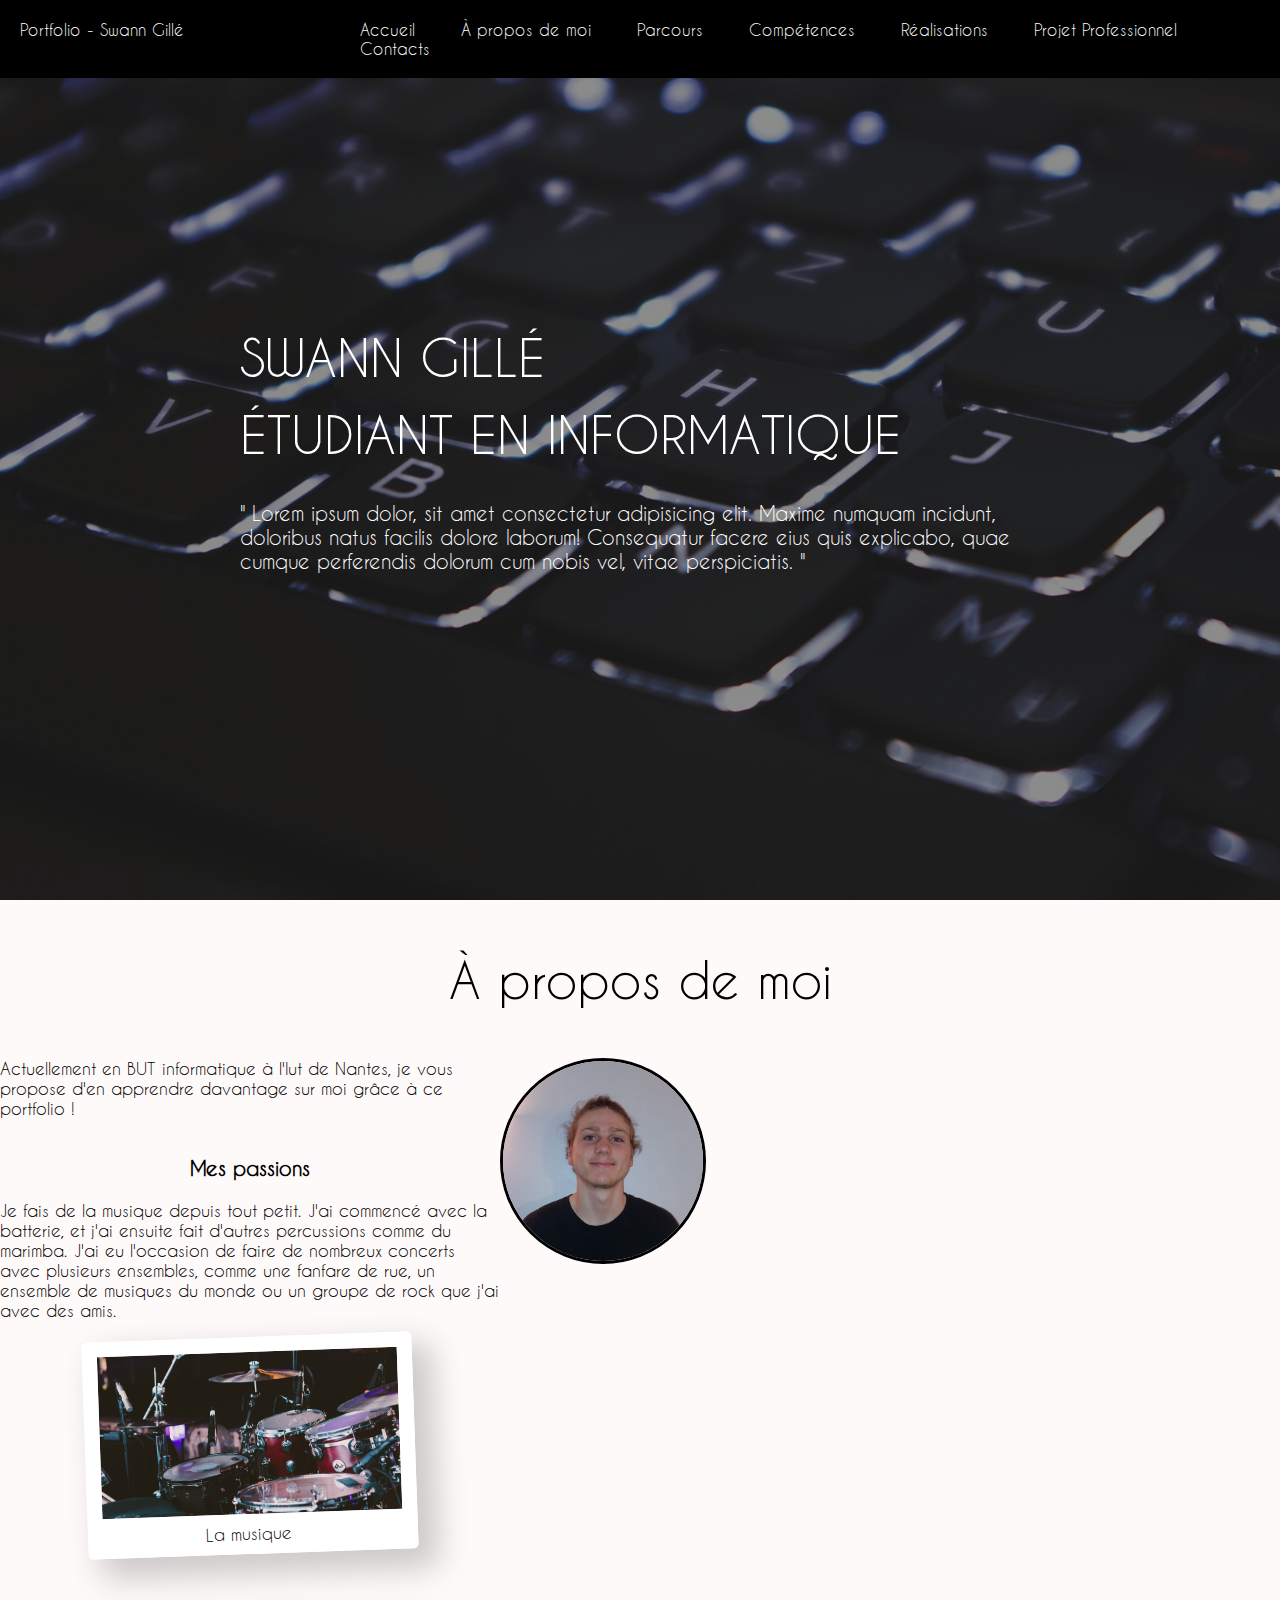
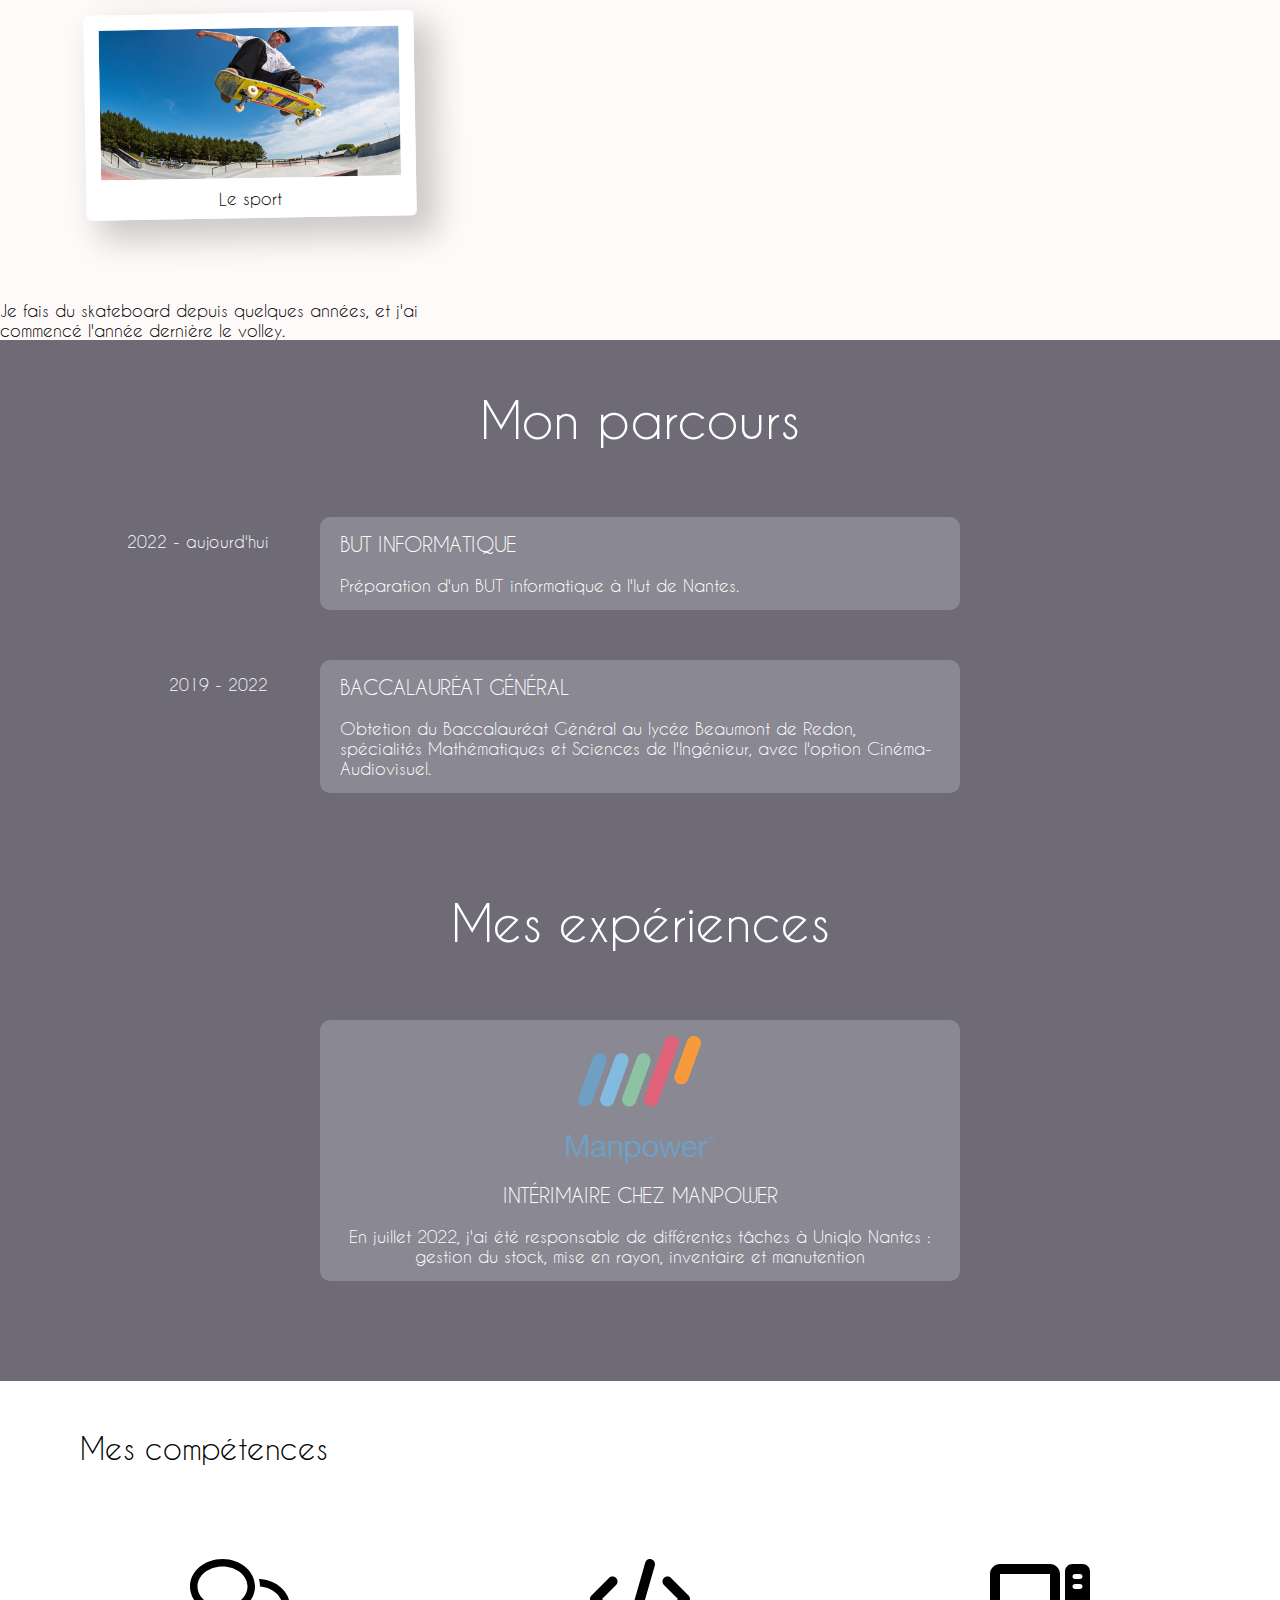
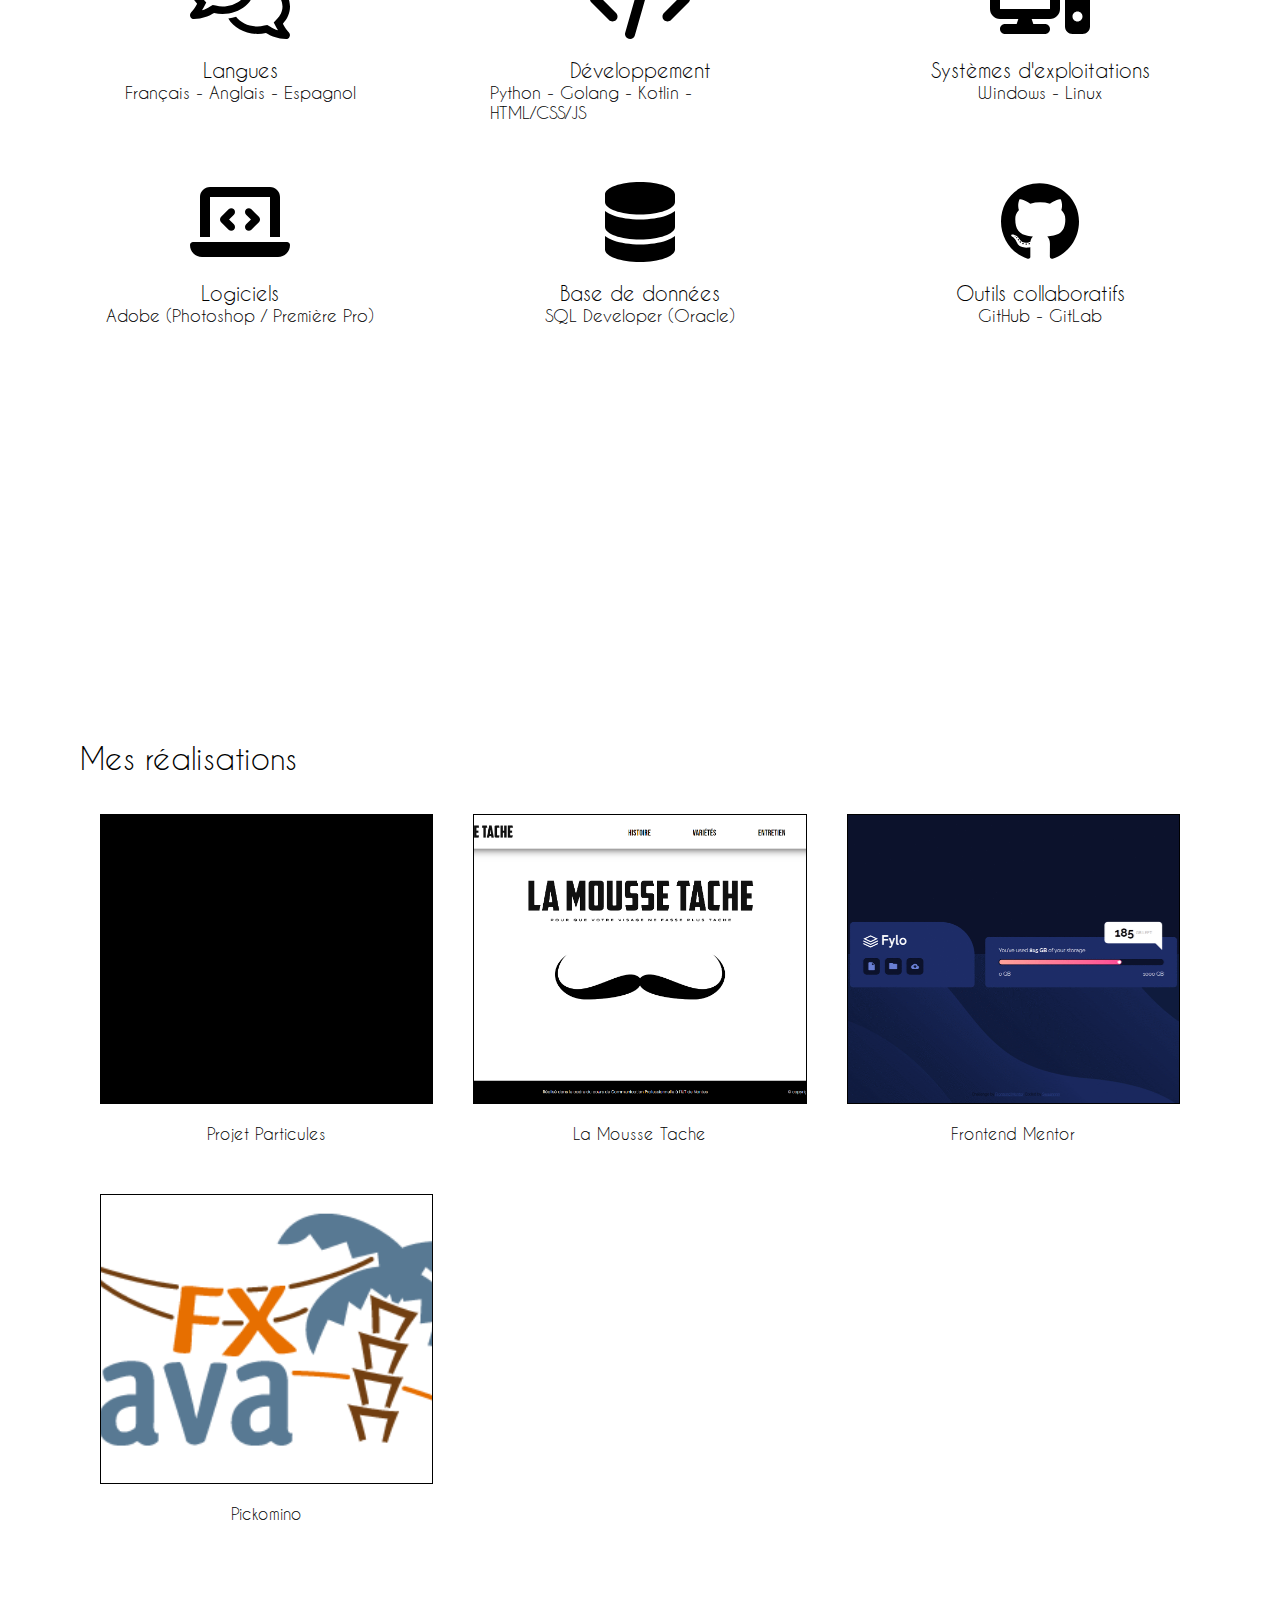
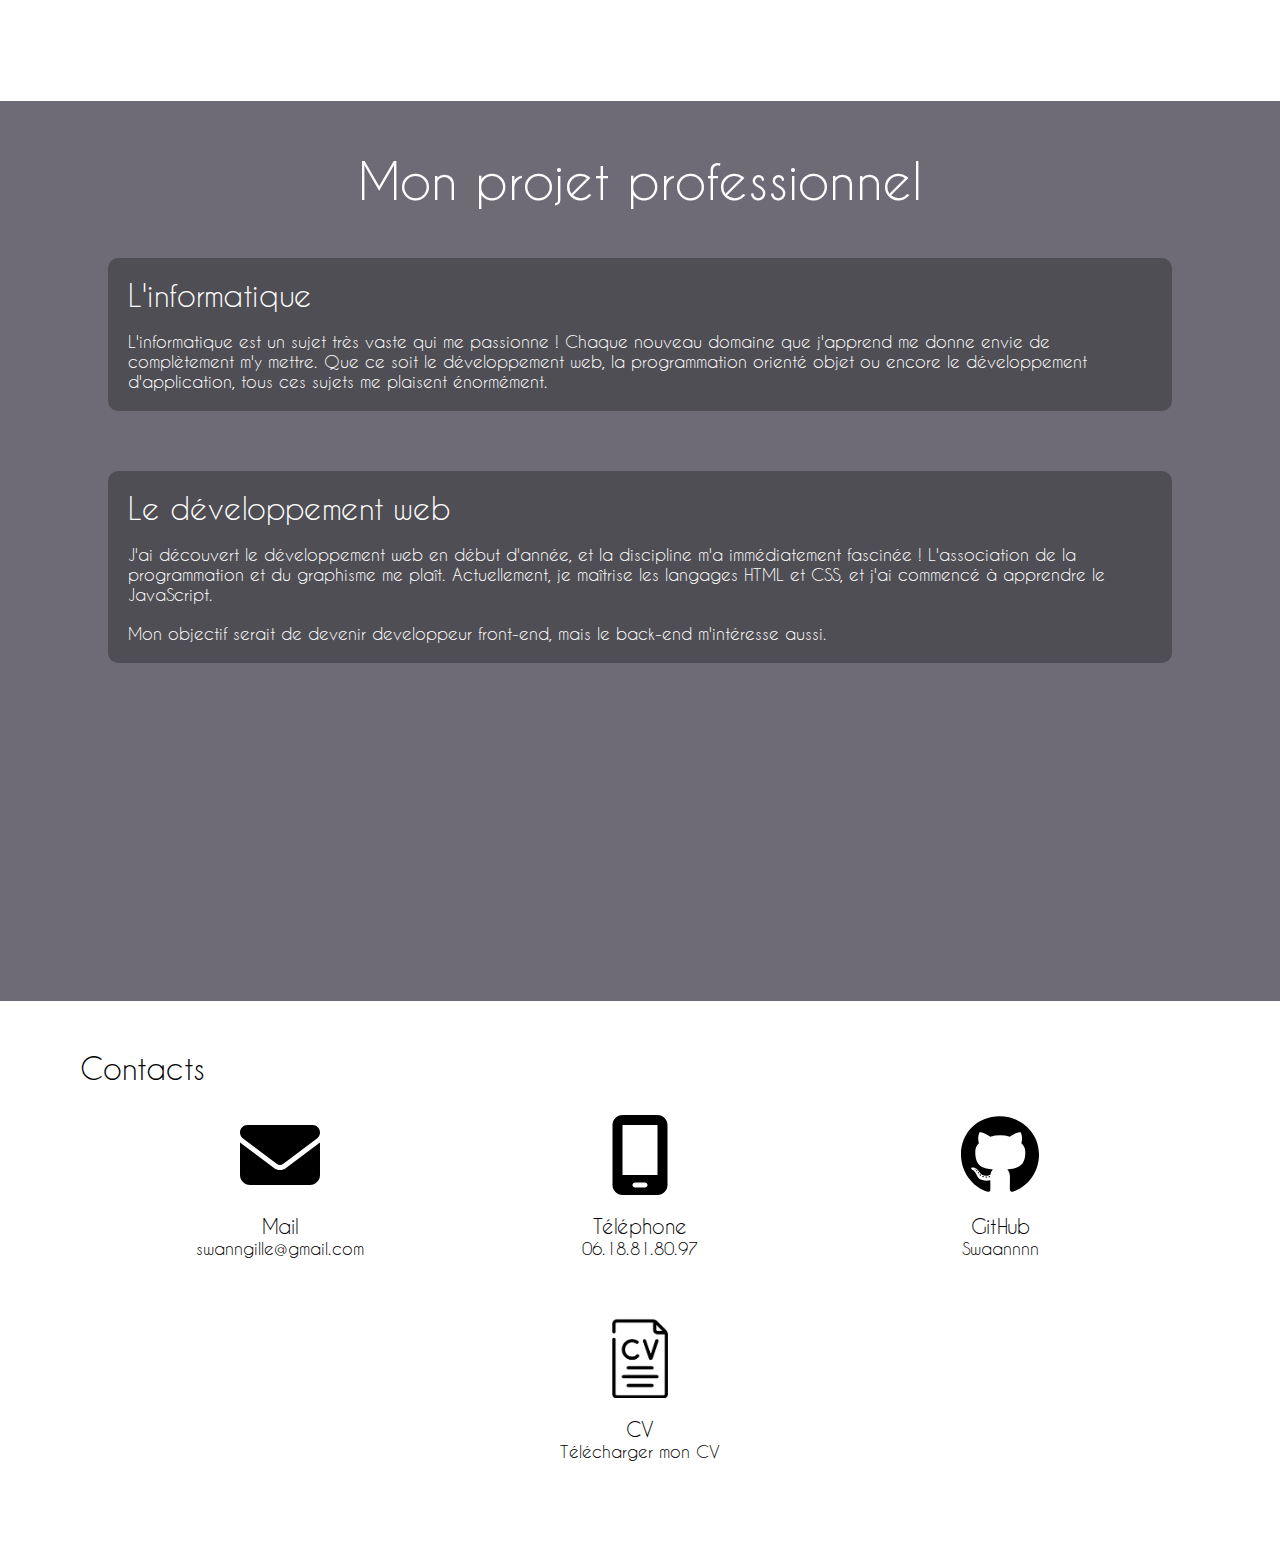
==== commit f8a591b7: "reorga" ====
--- a/index.html
+++ b/index.html
@@ -3,7 +3,7 @@
 <head>
     <meta charset="UTF-8">
     <link rel="stylesheet" href="./code/portfolio.css">
-    <link rel="icon" href="./tout/images/logos/codehtml.png">
+    <link rel="icon" href="../tout/images/logos/codehtml.png">
     <meta name="robots" content="index">
     <meta name="keywords" content="Swann Gillé, Swann Gille, Gille Swann, Gillé Swann, portfolio Swann Gillé, portfolio Gillé Swann, Swann Gillé portfolio, Gillé Swann portfolio, portfolio developpeur web, portfolio informatique étudiant">
     <meta name="description" content="Portfolio de Swann Gillé, étudiant en informatique.">
@@ -13,20 +13,20 @@
 <body>
     <main>
         <div class="forHeader">
-            <a><img src="./tout/images/logos/plus.svg" alt="openHeader" id="openHeader"></a>
+            <a><img src="../tout/images/logos/plus.svg" alt="openHeader" id="openHeader"></a>
             <header>
                 <div class="left">
                     <p>Portfolio - Swann Gillé</p>                    
                 </div>
                 <div class="right">
-                    <a href="#forAccueil">Accueil</a>
-                    <a href="#forAProposDeMoi">À propos de moi</a>
-                    <a href="#forParcoursScolaire">Parcours</a>
-                    <a href="#forMesCompetences">Compétences</a>
-                    <a href="#forMesRealisations">Réalisations</a>
-                    <a href="#forProjetProfessionnel">Projet Professionnel</a>
-                    <a href="#forProjetPersonnel">Projet Personnel</a>
-                    <a href="#forContacts">Contacts</a>
+                    <a class="div" href="#forAccueil">Accueil</a>
+                    <a class="div" href="#forAProposDeMoi">À propos de moi</a>
+                    <a class="div" href="#forParcoursScolaire">Parcours</a>
+                    <a class="div" href="#forMesCompetences">Compétences</a>
+                    <a class="div" href="#forMesRealisations">Réalisations</a>
+                    <a class="div" href="#forProjetProfessionnel">Projet Professionnel</a>
+                    <!-- <a href="#forProjetPersonnel">Projet Personnel</a> -->
+                    <a class="div" href="#forContacts">Contacts</a>
                 </div>
             </header>
         </div>
@@ -46,26 +46,45 @@
         <div class="aProposDeMoi" id="forAProposDeMoi">
             <h1 id="appdmTitre">À propos de moi</h1>
             <div class="appdmCadre">
+                <div class="photoSwann">
+                    <img src="../tout/images/moi/swann.jpg" alt="Swann" id="swann">
+                </div>
                 <div class="presentation">
-                    <img src="./tout/images/moi/swann.jpg" alt="Swann" id="swann">
-                    <h4 id="swannTexte">Swann Gillé</h4>
-                </div>
-                <div class="photo1">
-                    <img src="./tout/images/moi/batterie.jpg" alt="batterie" class="appdmImg" id="appdmImg1">
-                    <h4 id="batterieTexte">bla bla je fais de la batterie</h4>
-                </div>
-                <div class="photo2">
-                    <img src="./tout/images/moi/minecraft.jpg" alt="minecraft" class="appdmImg" id="appdmImg2">
+                    <h4>Actuellement en BUT informatique à l'Iut de Nantes, je vous propose d'en apprendre davantage sur moi grâce à ce portfolio !</h4> <br><br>
+                    
+                    <h3><b>Mes passions</b></h3>
+
+                    <div class="passionBatterie">
+                        <h4><br>
+                        Je fais de la musique depuis tout petit. J'ai commencé avec la batterie, et j'ai ensuite fait d'autres percussions comme du marimba.
+                        J'ai eu l'occasion de faire de nombreux concerts avec plusieurs ensembles, comme une fanfare de rue, un ensemble de musiques du monde ou un groupe de rock que j'ai avec des amis.
+                        </h4>
+                        <div class="photo1">
+                            <img src="../tout/images/moi/batterie.jpg" alt="batterie" class="appdmImg" id="appdmImg1">
+                            <h4 id="batterieTexte">La musique</h4>
+                        </div>
+                    </div>
+
+                    <div class="passionSport">
+                        <div class="photo3">
+                            <img src="../tout/images/moi/skate.jpg" alt="skate" class="appdmImg" id="appdmImg3">
+                            <h4 id="skateTexte">Le sport</h4>
+                        </div>
+                        <h4><br><br>
+                        Je fais du skateboard depuis quelques années, et j'ai commencé l'année dernière le volley.
+                        </h4>
+                    </div>
+                </div>
+                
+                
+                <!-- <div class="photo2">
+                    <img src="../tout/images/moi/minecraft.jpg" alt="minecraft" class="appdmImg" id="appdmImg2">
                     <h4 id="minecraftTexte">bla bla j'aime les jeux vidéos</h4>
                 </div>
-                <div class="photo3">
-                    <img src="./tout/images/moi/skate.jpg" alt="skate" class="appdmImg" id="appdmImg3">
-                    <h4 id="skateTexte">bla bla je fais du skate</h4>
-                </div>
                 <div class="photo4">
-                    <img src="./tout/images/moi/berserk.png" alt="batterie" class="appdmImg" id="appdmImg4">
+                    <img src="../tout/images/moi/berserk.png" alt="batterie" class="appdmImg" id="appdmImg4">
                     <h4 id="batterieTexte">bla bla j'aime lire des mangas</h4>
-                </div>
+                </div> -->
             </div>
         </div>
 
@@ -84,7 +103,7 @@
                     <li class="etapeParcours">
                         <p class="dateParcours" id="date2">&nbsp;&nbsp;&nbsp;&nbsp;&nbsp;&nbsp;&nbsp;2019 - 2022</p>
                         <h3>BACCALAURĖAT GÉNÉRAL</h3><br>
-                        <h4>Obtetion du Baccalauréat Général au lycée Beaumont de Redon, spécialités Mathématiques et Sciences de l'Ingénieur, et option Cinéma-Audiovisuel.</h4>
+                        <h4>Obtetion du Baccalauréat Général au lycée Beaumont de Redon, spécialités Mathématiques et Sciences de l'Ingénieur, avec l'option Cinéma-Audiovisuel.</h4>
                         <!-- <h4>Durant ces 3 années, j'ai aussi fait partie de l'option Cinéma-Audiovisuel, grâce à laquelle j'ai appris à utiliser différents outils techniques, comme des logiciels de montages.</h4> -->
                 </ul>
             </div>
@@ -96,9 +115,9 @@
 
                 <ul class="experiences">
                     <li class="experience">
-                        <img id="manpower" src="./tout/images/logos/manpower.png" width="150px"><br>
+                        <img id="manpower" src="../tout/images/logos/manpower.png" width="150px"><br>
                         <h3>INTÉRIMAIRE CHEZ MANPOWER</h3><br>
-                        <h4>En juillet 2023, j'ai été responsable de différentes tâches à Uniqlo Nantes : gestion du stock, mise en rayon, inventaire et manutention</h4>
+                        <h4>En juillet 2022, j'ai été responsable de différentes tâches à Uniqlo Nantes : gestion du stock, mise en rayon, inventaire et manutention</h4>
                     </li>
                 </ul>
             </div>
@@ -112,39 +131,39 @@
                 <div class="competencesFleche">
                     <div class="cadreCompetences">
                         <div class="blocCompetence">
-                            <img class="svg" src="./tout/images/logos/langues.svg" alt="langues"><br>
+                            <img class="svg" src="../tout/images/logos/langues.svg" alt="langues"><br>
                             <h3>Langues</h3>
-                            <h4>Français / Anglais / Espagnol</h4>
-                        </div>
-    
-                        <div class="blocCompetence">
-                            <img class="svg" src="./tout/images/logos/code.svg" alt="développement"><br>
+                            <h4>Français - Anglais - Espagnol</h4>
+                        </div>
+    
+                        <div class="blocCompetence">
+                            <img class="svg" src="../tout/images/logos/code.svg" alt="développement"><br>
                             <h3>Développement</h3>
-                            <h4>Python / Golang / Kotlin / HTML/CSS</h4>
-                        </div>
-    
-                        <div class="blocCompetence">
-                            <img class="svg" src="./tout/images/logos/systeme.svg" alt="systeme"><br>
+                            <h4>Python - Golang - Kotlin - HTML/CSS/JS</h4>
+                        </div>
+    
+                        <div class="blocCompetence">
+                            <img class="svg" src="../tout/images/logos/systeme.svg" alt="systeme"><br>
                             <h3>Systèmes d'exploitations</h3>
-                            <h4>Windows / Linux</h4>
-                        </div>
-    
-                        <div class="blocCompetence">
-                            <img class="svg" src="./tout/images/logos/logiciel.svg" alt="logiciel"><br>
+                            <h4>Windows - Linux</h4>
+                        </div>
+    
+                        <div class="blocCompetence">
+                            <img class="svg" src="../tout/images/logos/logiciel.svg" alt="logiciel"><br>
                             <h3>Logiciels</h3>
                             <h4>Adobe (Photoshop / Première Pro)</h4>
                         </div>
     
                         <div class="blocCompetence">
-                            <img class="svg" src="./tout/images/logos/database.svg" alt="base de données"><br>
+                            <img class="svg" src="../tout/images/logos/database.svg" alt="base de données"><br>
                             <h3>Base de données</h3>
                             <h4>SQL Developer (Oracle)</h4>
                         </div>
     
                         <div class="blocCompetence">
-                            <img class="svg" src="./tout/images/logos/github.svg" alt="github"><br>
+                            <img class="svg" src="../tout/images/logos/github.svg" alt="github"><br>
                             <h3>Outils collaboratifs</h3>
-                            <h4>GitHub / GitLab</h4>
+                            <h4>GitHub - GitLab</h4>
                         </div>
                     </div>
                 </div>
@@ -159,13 +178,13 @@
 
                 <div class="blocReal">
                     <a href="https://github.com/Swaannnn/projet-particule" target="_blank"><div class="real" id="real1">
-                        <p class="textReal">Projet de simulation de particules, dans le cadre du cours "Initiation au développement" lors de mon premier semestre de BUT informatique.<br><br><img class="imglang" src="./tout/images/logos/golang.png" alt="golang"><br><br>Cliquez pour en savoir plus !</p>
+                        <p class="textReal">Projet de simulation de particules, dans le cadre du cours "Initiation au développement" lors de mon premier semestre de BUT informatique.<br><br><img class="imglang" src="../tout/images/logos/golang.png" alt="golang"><br><br>Cliquez pour en savoir plus !</p>
                     </div></a>
                     <a href="https://github.com/Fisail/Site_Web_Moustache" target="_blank"><div class="real" id="real2">
-                        <p class="textReal">Site réalisé dans le cadre du cours de Communication Professionnelle lors de mon 2eme semestre de BUT informatique avec 3 autres étudiants.<br>Le sujet était libre et le but était simplement de respecter les règles du web.<br><br><img class="imglang" src="./tout/images/logos/html.png" alt="html"><img class="imglang" src="./tout/images/logos/css.png" alt="css"><img class="imglang" src="./tout/images/logos/javascript.png" alt="javascript"><br><br>Cliquez pour en savoir plus !</p>
+                        <p class="textReal">Site réalisé dans le cadre du cours de Communication Professionnelle lors de mon 2eme semestre de BUT informatique avec 3 autres étudiants.<br>Le sujet était libre et le but était simplement de respecter les règles du web.<br><br><img class="imglang" src="../tout/images/logos/html.png" alt="html"><img class="imglang" src="../tout/images/logos/css.png" alt="css"><img class="imglang" src="../tout/images/logos/javascript.png" alt="javascript"><br><br>Cliquez pour en savoir plus !</p>
                     </div></a>
                     <a href="https://github.com/Swaannnn/frontend-mentor" target="_blank"><div class="real" id="real3">
-                        <p class="textReal">Implémentations de pages en HTML et CSS<br><br><img class="imglang" src="./tout/images/logos/html.png" alt="html"><img class="imglang" src="./tout/images/logos/css.png" alt="css"><br><br>Cliquez pour en savoir plus !</p>
+                        <p class="textReal">Implémentations de pages en HTML et CSS<br><br><img class="imglang" src="../tout/images/logos/html.png" alt="html"><img class="imglang" src="../tout/images/logos/css.png" alt="css"><br><br>Cliquez pour en savoir plus !</p>
                     </div></a>
                     
                     <p class="infoReal">Projet Particules</p>
@@ -173,12 +192,12 @@
                     <p class="infoReal">Frontend Mentor</p>
 
                     <div class="real" id="real4">
-                        <p class="textReal">Développement du jeu Pico Mino, dans le cadre des cours "Développement Orienté Objet", "Développement d'application IHM", et "Qualité de développement", lors de ma première annér de BUT informatique<br><br><img class="imglang" src="./tout/images/logos/JavaFX.png" alt="javafx"><img class="imglang" src="./tout/images/logos/kotlin.png" alt="kotlin"></p>
+                        <p class="textReal">Développement du jeu Pickomino, dans le cadre des cours "Développement Orienté Objet", "Développement d'application IHM", et "Qualité de développement", lors de ma première année de BUT informatique<br><br><img class="imglang" src="../tout/images/logos/JavaFX.png" alt="javafx"><img class="imglang" src="../tout/images/logos/kotlin.png" alt="kotlin"></p>
                     </div>
                     <div class="realNON" id="real5NON"></div>
                     <div class="realNON" id="real6NON"></div>
 
-                    <p class="infoReal">Pico Mino</p>
+                    <p class="infoReal">Pickomino</p>
                     <p class="infoReal"></p>
                     <p class="infoReal"></p>
                 </div>
@@ -201,15 +220,16 @@
     
                 <div class="projetPro">
                     <h2>Le développement web</h2><br>
-                    <h4>J'ai découvert le développement web en début d'année, et la discipline m'a immédiatement fascinée ! L'association de la programmation et du graphisme me plaît. Actuellement, je maîtrise les langages HTML et CSS, et j'ai commencé à apprendre le JavaScript. Je voudrais ensuite en apprendre de nouveaux, offrant plus de libertés dans les possibilités (comme le PHP ou le Node.js).</h4><br>
-                    <h4>À termes, mon objectif serait de devenir développeur full stack (front-end et back-end).</h4>
+                    <h4>J'ai découvert le développement web en début d'année, et la discipline m'a immédiatement fascinée ! L'association de la programmation et du graphisme me plaît. Actuellement, je maîtrise les langages HTML et CSS, et j'ai commencé à apprendre le JavaScript.</h4><br>
+                    <h4>Mon objectif serait de devenir developpeur front-end, mais le back-end m'intéresse aussi.</h4>
+                    <!-- <h4>À termes, mon objectif serait de devenir développeur full stack (front-end et back-end).</h4> -->
                 </div>
             </div>
         </div>
 
         <!-- - - - - - PARTIE 8 : PROJET PERSONNEL - - - - - -->
 
-        <div class="projetPersonnel" id="forProjetPersonnel">
+        <!-- <div class="projetPersonnel" id="forProjetPersonnel">
             <div class="projetPersonnelTexte">
                 <h1>Mon projet personnel</h1><br>
         
@@ -218,12 +238,12 @@
                     <h4>J'ai déjà eu la chance de voyager dans plusieurs pays et c'est une expérience juste incroyable. Découvrir de nouveaux paysages, de nouvelles cultures, ou encore rencontrer des gens me plaît énormément. C'est pour ça que je prévois de voyager le plus possible, et le plus tôt possible pour pouvoir décourvir un maximum de pays dans ma vie.</h4>
                 </div>
     
-                <!-- <div class="projetPerso">
+                <div class="projetPerso">
                     <h2>Être riche</h2><br>
                     <h4>J'aimerais gagner ma vie assez pour me faire plaisir. Notamment pour voyager, mais aussi pour pouvoir profiter avec ma famille et mes amis. Cependant, l'argent n'est pas ma motivation principale </h4>
-                </div> -->
-            </div>
-        </div>
+                </div>
+            </div>
+        </div> -->
 
         <!-- - - - - - PARTIE 9 : CONTACTS - - - - - -->
 
@@ -231,7 +251,7 @@
             <h2 class="titreContacts">Contacts</h2>
             <div class="cadreContacts">
                 <div class="blocContacts">
-                    <img class="svg" src="./tout/images/logos/mail.svg" alt="mail"><br>
+                    <img class="svg" src="../tout/images/logos/mail.svg" alt="mail"><br>
                     <h3>Mail</h3>
                     <h4>swanngille@gmail.com</h4>
                 </div>
@@ -243,21 +263,21 @@
                 </div> -->
     
                 <div class="blocContacts">
-                    <img class="svg" src="./tout/images/logos/telephone.svg" alt="téléphone"><br>
+                    <img class="svg" src="../tout/images/logos/telephone.svg" alt="téléphone"><br>
                     <h3>Téléphone</h3>
                     <h4>06.18.81.80.97</h4>
                 </div>
     
                 <a href="https://github.com/swaannnn" target="_blank">
                 <div class="blocContacts">
-                    <img class="svg" src="./tout/images/logos/github.svg" alt="github"><br>
+                    <img class="svg" src="../tout/images/logos/github.svg" alt="github"><br>
                     <h3>GitHub</h3>
                     <h4>Swaannnn</h4>
                 </div></a>
 
-                <a href="./tout/cv.pdf" target="_blank">
+                <a href="../tout/cv.pdf" target="_blank">
                     <div class="blocContacts">
-                        <img class="svg" src="./tout/images/logos/cv.png" alt="CV"><br>
+                        <img class="svg" src="../tout/images/logos/cv.png" alt="CV"><br>
                         <h3>CV</h3>
                         <h4>Télécharger mon CV</h4>
                     </div></a>
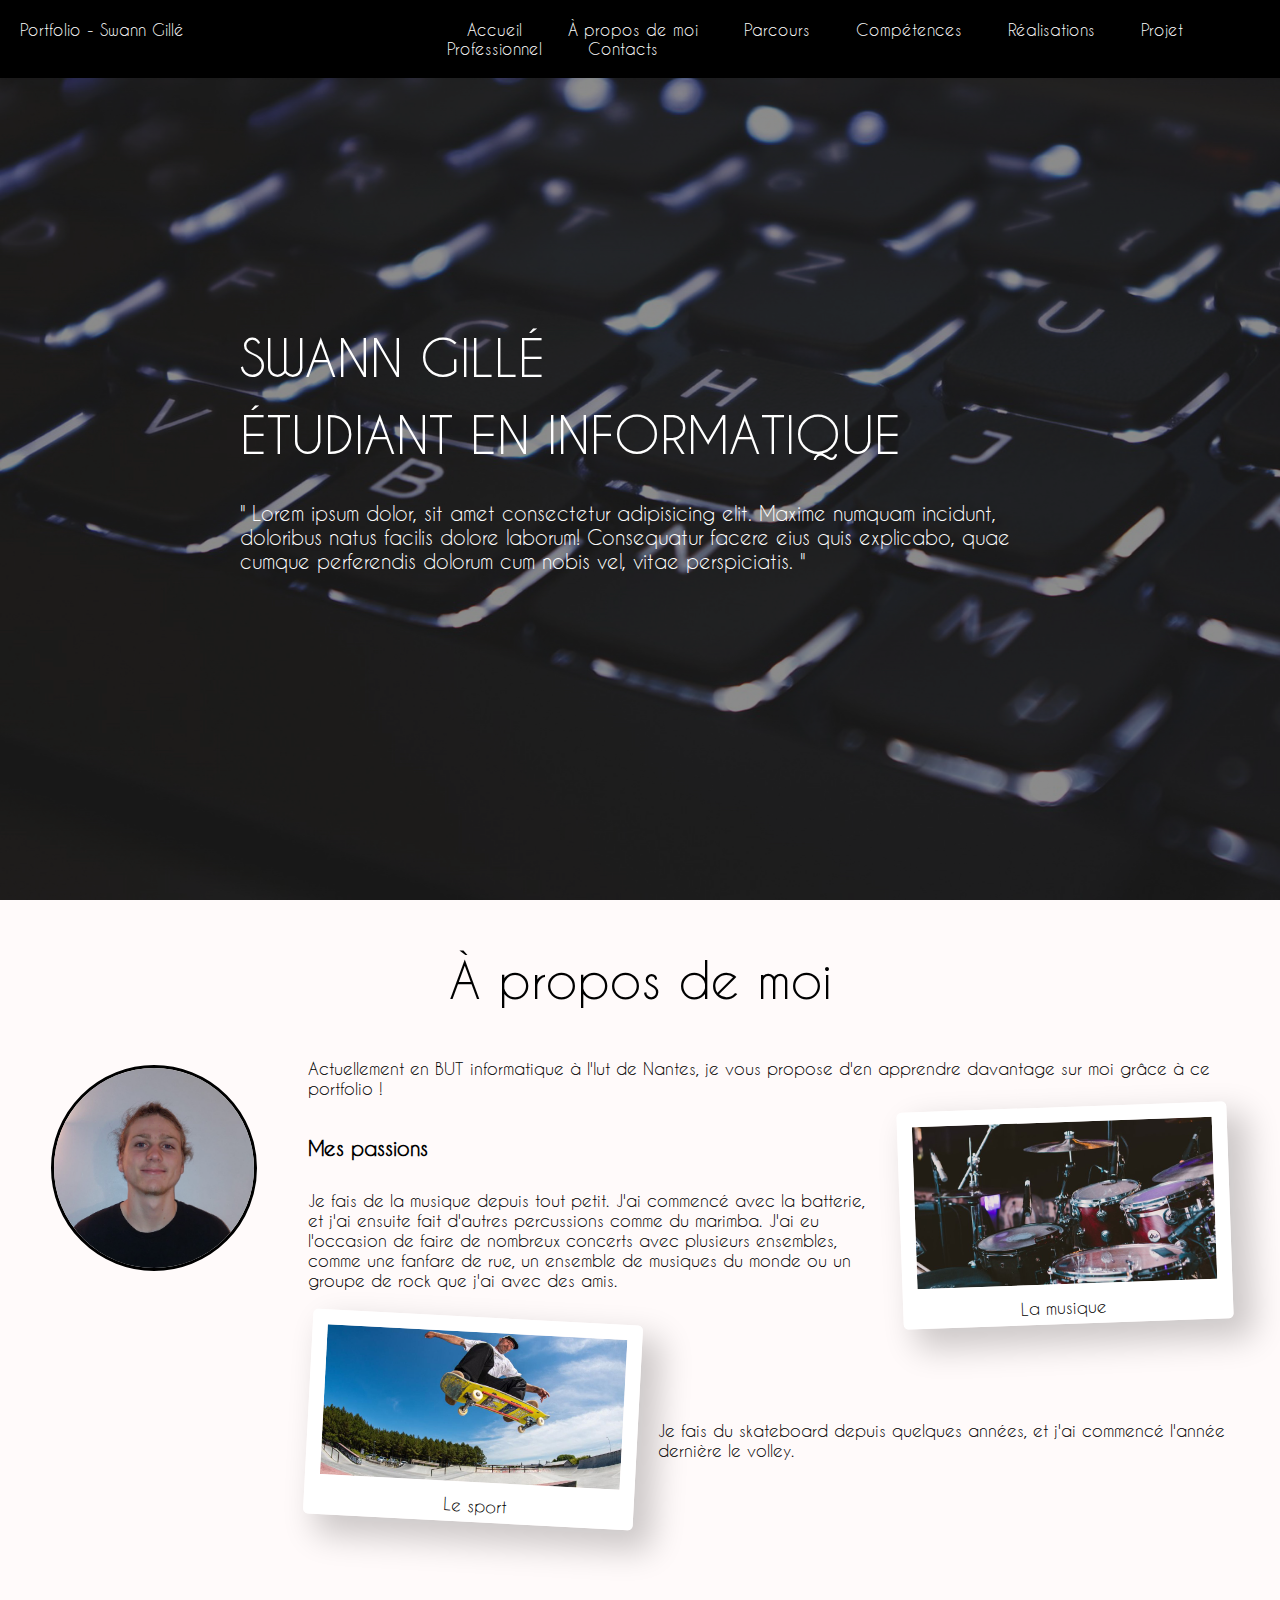
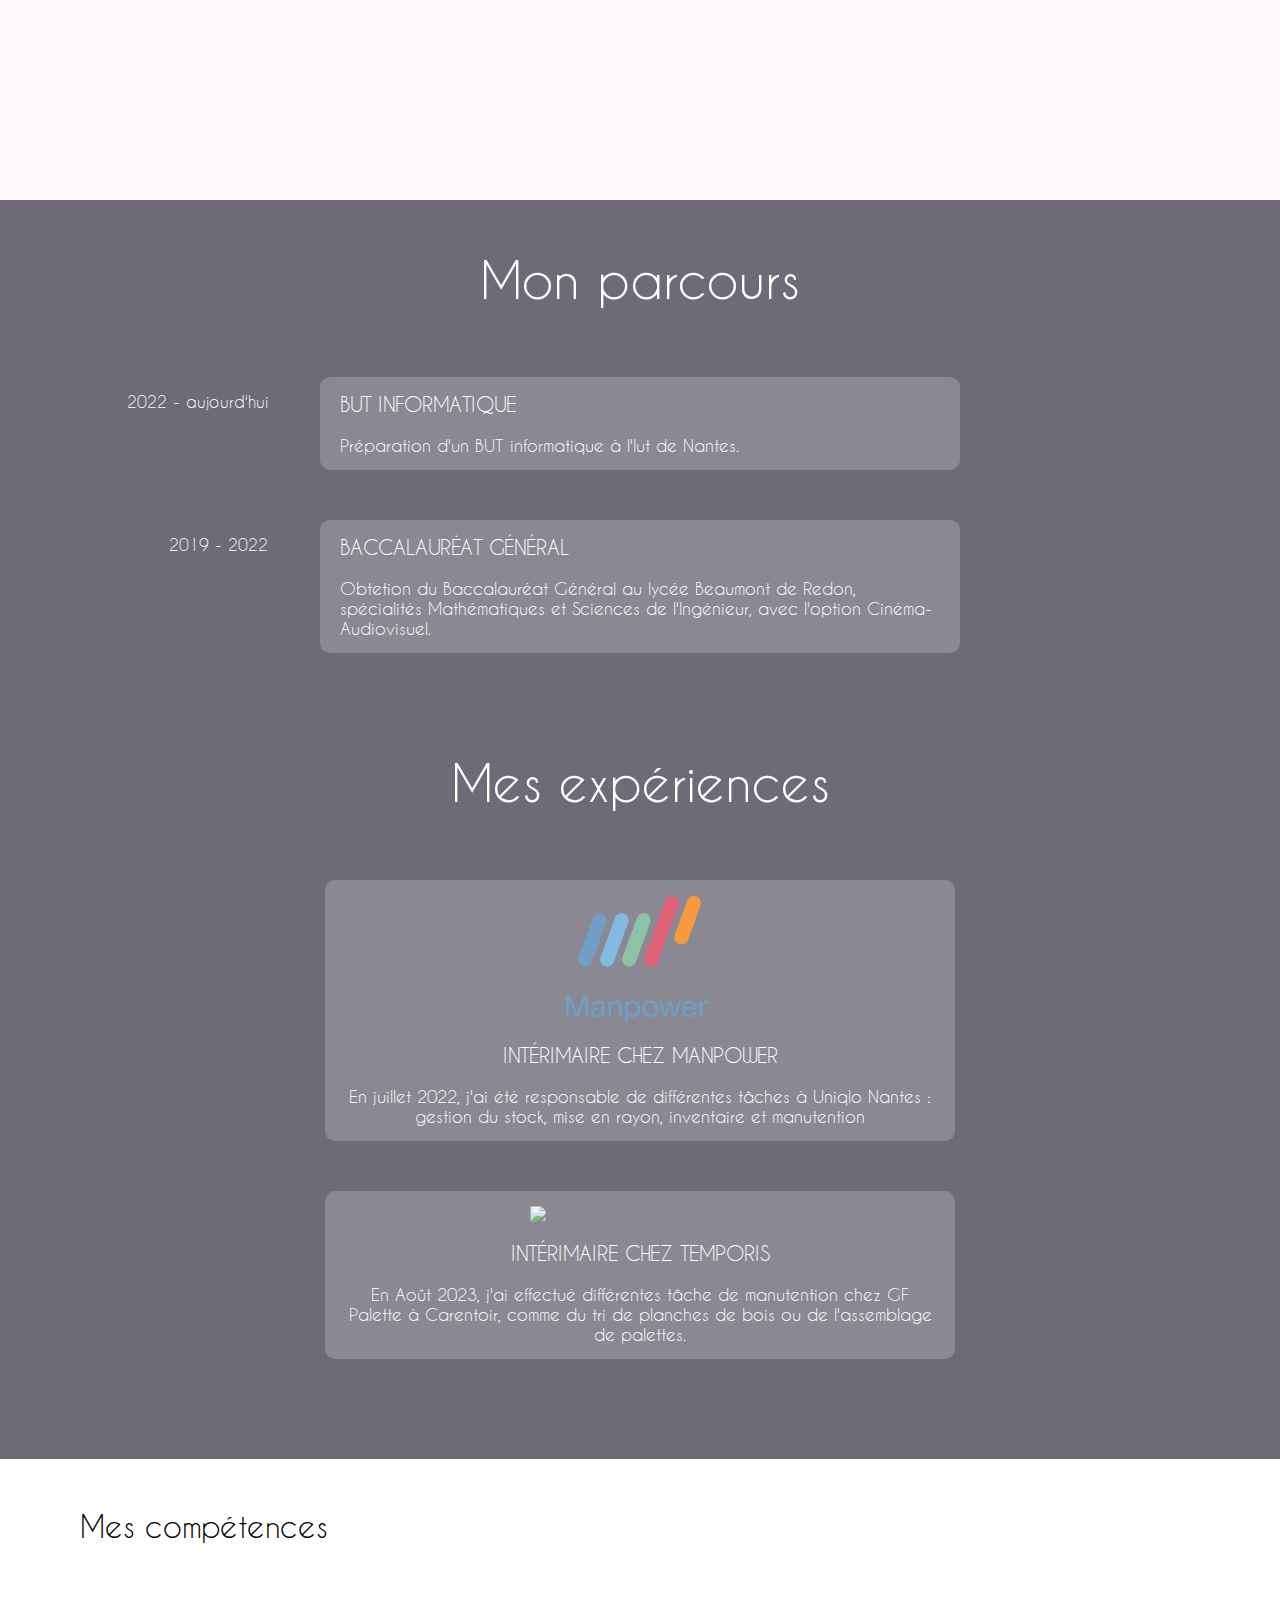
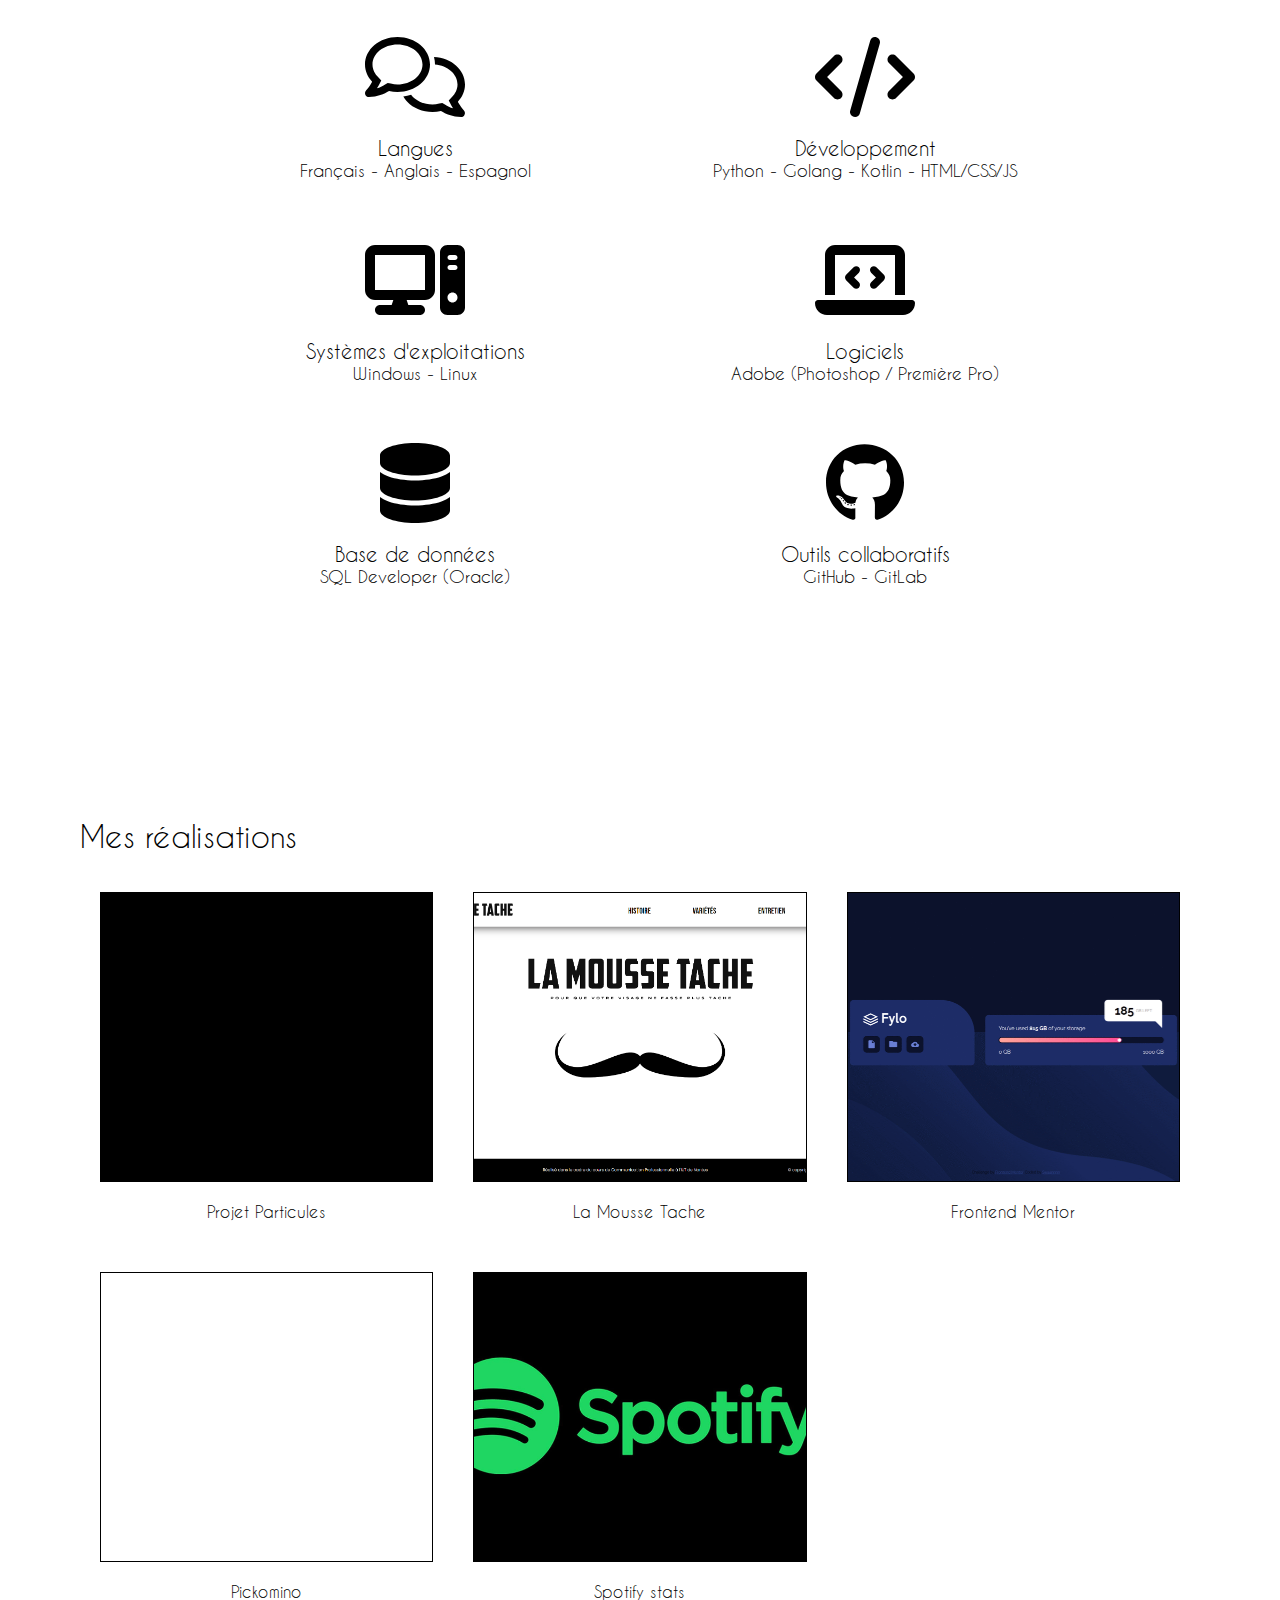
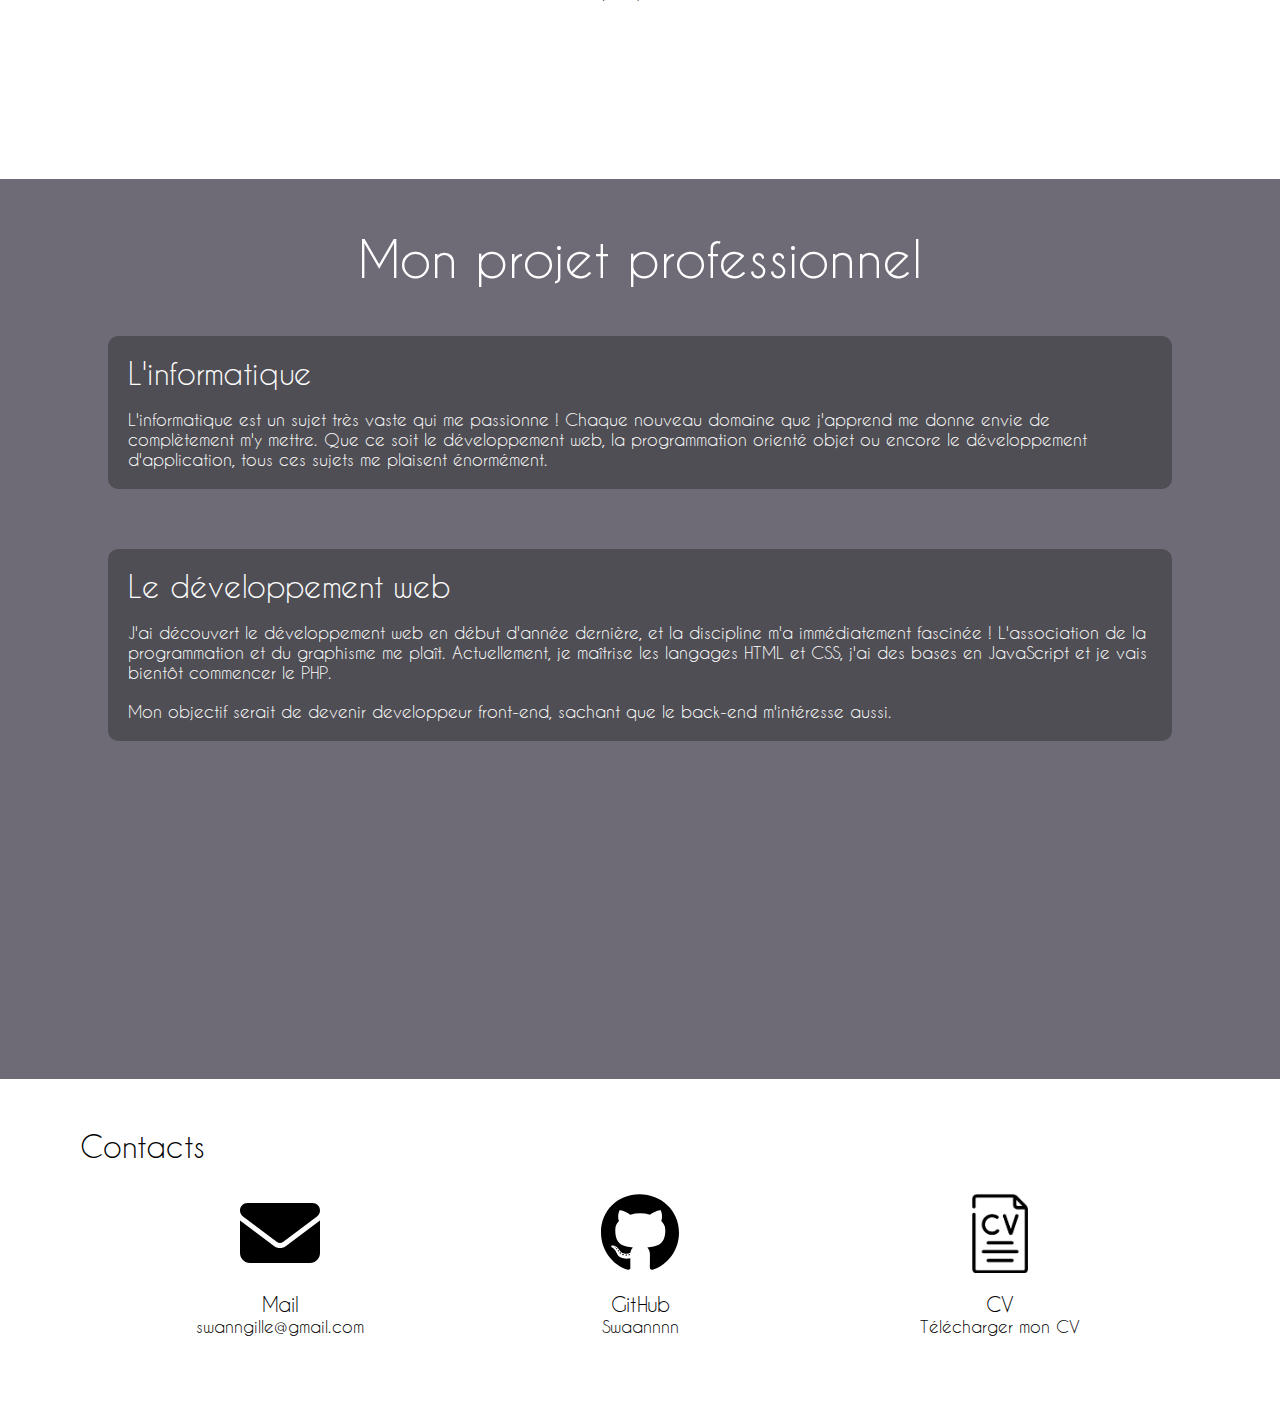
==== commit d8374980: "update projet spotify + détails" ====
--- a/index.html
+++ b/index.html
@@ -1,11 +1,13 @@
 <!DOCTYPE html>
 <html lang="fr">
+
 <head>
     <meta charset="UTF-8">
     <link rel="stylesheet" href="./code/portfolio.css">
     <link rel="icon" href="../tout/images/logos/codehtml.png">
     <meta name="robots" content="index">
-    <meta name="keywords" content="Swann Gillé, Swann Gille, Gille Swann, Gillé Swann, portfolio Swann Gillé, portfolio Gillé Swann, Swann Gillé portfolio, Gillé Swann portfolio, portfolio developpeur web, portfolio informatique étudiant">
+    <meta name="keywords"
+        content="Swann Gillé, Swann Gille, Gille Swann, Gillé Swann, portfolio Swann Gillé, portfolio Gillé Swann, Swann Gillé portfolio, Gillé Swann portfolio, portfolio developpeur web, portfolio informatique étudiant">
     <meta name="description" content="Portfolio de Swann Gillé, étudiant en informatique.">
     <title>Portfolio - Swann Gillé</title>
 </head>
@@ -16,7 +18,7 @@
             <a><img src="../tout/images/logos/plus.svg" alt="openHeader" id="openHeader"></a>
             <header>
                 <div class="left">
-                    <p>Portfolio - Swann Gillé</p>                    
+                    <p>Portfolio - Swann Gillé</p>
                 </div>
                 <div class="right">
                     <a class="div" href="#forAccueil">Accueil</a>
@@ -37,11 +39,13 @@
             <div class="accueilTexte">
                 <h1><strong>SWANN GILLÉ</strong></h1><br>
                 <h1>ÉTUDIANT EN INFORMATIQUE</h1><br><br>
-                <h3>" Lorem ipsum dolor, sit amet consectetur adipisicing elit. Maxime numquam incidunt, doloribus natus facilis dolore laborum! Consequatur facere eius quis explicabo, quae cumque perferendis dolorum cum nobis vel, vitae perspiciatis. "</h3>    
-            </div>
-        </div>
-
-    <!-- - - - - - PARTIE 2 : A PROPOS DE MOI - - - - - -->
+                <h3>" Lorem ipsum dolor, sit amet consectetur adipisicing elit. Maxime numquam incidunt, doloribus natus
+                    facilis dolore laborum! Consequatur facere eius quis explicabo, quae cumque perferendis dolorum cum
+                    nobis vel, vitae perspiciatis. "</h3>
+            </div>
+        </div>
+
+        <!-- - - - - - PARTIE 2 : A PROPOS DE MOI - - - - - -->
 
         <div class="aProposDeMoi" id="forAProposDeMoi">
             <h1 id="appdmTitre">À propos de moi</h1>
@@ -50,14 +54,17 @@
                     <img src="../tout/images/moi/swann.jpg" alt="Swann" id="swann">
                 </div>
                 <div class="presentation">
-                    <h4>Actuellement en BUT informatique à l'Iut de Nantes, je vous propose d'en apprendre davantage sur moi grâce à ce portfolio !</h4> <br><br>
-                    
+                    <h4>Actuellement en BUT informatique à l'Iut de Nantes, je vous propose d'en apprendre davantage sur
+                        moi grâce à ce portfolio !</h4> <br><br>
+
                     <h3><b>Mes passions</b></h3>
 
                     <div class="passionBatterie">
                         <h4><br>
-                        Je fais de la musique depuis tout petit. J'ai commencé avec la batterie, et j'ai ensuite fait d'autres percussions comme du marimba.
-                        J'ai eu l'occasion de faire de nombreux concerts avec plusieurs ensembles, comme une fanfare de rue, un ensemble de musiques du monde ou un groupe de rock que j'ai avec des amis.
+                            Je fais de la musique depuis tout petit. J'ai commencé avec la batterie, et j'ai ensuite
+                            fait d'autres percussions comme du marimba.
+                            J'ai eu l'occasion de faire de nombreux concerts avec plusieurs ensembles, comme une fanfare
+                            de rue, un ensemble de musiques du monde ou un groupe de rock que j'ai avec des amis.
                         </h4>
                         <div class="photo1">
                             <img src="../tout/images/moi/batterie.jpg" alt="batterie" class="appdmImg" id="appdmImg1">
@@ -71,12 +78,12 @@
                             <h4 id="skateTexte">Le sport</h4>
                         </div>
                         <h4><br><br>
-                        Je fais du skateboard depuis quelques années, et j'ai commencé l'année dernière le volley.
+                            Je fais du skateboard depuis quelques années, et j'ai commencé l'année dernière le volley.
                         </h4>
                     </div>
                 </div>
-                
-                
+
+
                 <!-- <div class="photo2">
                     <img src="../tout/images/moi/minecraft.jpg" alt="minecraft" class="appdmImg" id="appdmImg2">
                     <h4 id="minecraftTexte">bla bla j'aime les jeux vidéos</h4>
@@ -88,7 +95,7 @@
             </div>
         </div>
 
-    <!-- - - - - - PARTIE 3 : PARCOURS SCOLAIRE - - - - - -->
+        <!-- - - - - - PARTIE 3 : PARCOURS SCOLAIRE - - - - - -->
 
         <div class="parcoursScolaire" id="forParcoursScolaire">
             <div class="parcoursScolaireTexte">
@@ -103,7 +110,8 @@
                     <li class="etapeParcours">
                         <p class="dateParcours" id="date2">&nbsp;&nbsp;&nbsp;&nbsp;&nbsp;&nbsp;&nbsp;2019 - 2022</p>
                         <h3>BACCALAURĖAT GÉNÉRAL</h3><br>
-                        <h4>Obtetion du Baccalauréat Général au lycée Beaumont de Redon, spécialités Mathématiques et Sciences de l'Ingénieur, avec l'option Cinéma-Audiovisuel.</h4>
+                        <h4>Obtetion du Baccalauréat Général au lycée Beaumont de Redon, spécialités Mathématiques et
+                            Sciences de l'Ingénieur, avec l'option Cinéma-Audiovisuel.</h4>
                         <!-- <h4>Durant ces 3 années, j'ai aussi fait partie de l'option Cinéma-Audiovisuel, grâce à laquelle j'ai appris à utiliser différents outils techniques, comme des logiciels de montages.</h4> -->
                 </ul>
             </div>
@@ -117,7 +125,15 @@
                     <li class="experience">
                         <img id="manpower" src="../tout/images/logos/manpower.png" width="150px"><br>
                         <h3>INTÉRIMAIRE CHEZ MANPOWER</h3><br>
-                        <h4>En juillet 2022, j'ai été responsable de différentes tâches à Uniqlo Nantes : gestion du stock, mise en rayon, inventaire et manutention</h4>
+                        <h4>En juillet 2022, j'ai été responsable de différentes tâches à Uniqlo Nantes : gestion du
+                            stock, mise en rayon, inventaire et manutention</h4>
+                    </li>
+
+                    <li class="experience">
+                        <img id="temporis" src="../tout/images/logos/temporis.png" width="220px"><br>
+                        <h3>INTÉRIMAIRE CHEZ TEMPORIS</h3><br>
+                        <h4>En Août 2023, j'ai effectué différentes tâche de manutention chez GF Palette à Carentoir,
+                            comme du tri de planches de bois ou de l'assemblage de palettes.</h4>
                     </li>
                 </ul>
             </div>
@@ -135,31 +151,31 @@
                             <h3>Langues</h3>
                             <h4>Français - Anglais - Espagnol</h4>
                         </div>
-    
+
                         <div class="blocCompetence">
                             <img class="svg" src="../tout/images/logos/code.svg" alt="développement"><br>
                             <h3>Développement</h3>
                             <h4>Python - Golang - Kotlin - HTML/CSS/JS</h4>
                         </div>
-    
+
                         <div class="blocCompetence">
                             <img class="svg" src="../tout/images/logos/systeme.svg" alt="systeme"><br>
                             <h3>Systèmes d'exploitations</h3>
                             <h4>Windows - Linux</h4>
                         </div>
-    
+
                         <div class="blocCompetence">
                             <img class="svg" src="../tout/images/logos/logiciel.svg" alt="logiciel"><br>
                             <h3>Logiciels</h3>
                             <h4>Adobe (Photoshop / Première Pro)</h4>
                         </div>
-    
+
                         <div class="blocCompetence">
                             <img class="svg" src="../tout/images/logos/database.svg" alt="base de données"><br>
                             <h3>Base de données</h3>
                             <h4>SQL Developer (Oracle)</h4>
                         </div>
-    
+
                         <div class="blocCompetence">
                             <img class="svg" src="../tout/images/logos/github.svg" alt="github"><br>
                             <h3>Outils collaboratifs</h3>
@@ -171,34 +187,70 @@
         </div>
 
         <!-- - - - - - PARTIE 6 : MES REALISATIONS - - - - - -->
-        
+
         <div class="mesRealisations" id="forMesRealisations">
             <div class="mesRealisationsTexte">
                 <h2>Mes réalisations</h2><br>
 
                 <div class="blocReal">
-                    <a href="https://github.com/Swaannnn/projet-particule" target="_blank"><div class="real" id="real1">
-                        <p class="textReal">Projet de simulation de particules, dans le cadre du cours "Initiation au développement" lors de mon premier semestre de BUT informatique.<br><br><img class="imglang" src="../tout/images/logos/golang.png" alt="golang"><br><br>Cliquez pour en savoir plus !</p>
-                    </div></a>
-                    <a href="https://github.com/Fisail/Site_Web_Moustache" target="_blank"><div class="real" id="real2">
-                        <p class="textReal">Site réalisé dans le cadre du cours de Communication Professionnelle lors de mon 2eme semestre de BUT informatique avec 3 autres étudiants.<br>Le sujet était libre et le but était simplement de respecter les règles du web.<br><br><img class="imglang" src="../tout/images/logos/html.png" alt="html"><img class="imglang" src="../tout/images/logos/css.png" alt="css"><img class="imglang" src="../tout/images/logos/javascript.png" alt="javascript"><br><br>Cliquez pour en savoir plus !</p>
-                    </div></a>
-                    <a href="https://github.com/Swaannnn/frontend-mentor" target="_blank"><div class="real" id="real3">
-                        <p class="textReal">Implémentations de pages en HTML et CSS<br><br><img class="imglang" src="../tout/images/logos/html.png" alt="html"><img class="imglang" src="../tout/images/logos/css.png" alt="css"><br><br>Cliquez pour en savoir plus !</p>
-                    </div></a>
-                    
+                    <a href="https://github.com/Swaannnn/projet-particule" target="_blank">
+                        <div class="real" id="real1">
+                            <p class="textReal">Projet de simulation de particules, dans le cadre du cours "Initiation
+                                au développement" lors de mon premier semestre de BUT informatique.<br><br><img
+                                    class="imglang" src="../tout/images/logos/golang.png" alt="golang"><br><br>Cliquez
+                                pour en savoir plus !</p>
+                        </div>
+                    </a>
+                    <a href="https://github.com/Fisail/Site_Web_Moustache" target="_blank">
+                        <div class="real" id="real2">
+                            <p class="textReal">Site réalisé dans le cadre du cours de Communication Professionnelle
+                                lors de mon 2eme semestre de BUT informatique avec 3 autres étudiants.<br>Le sujet était
+                                libre et le but était simplement de respecter les règles du web.<br><br>
+                                <img class="imglang" src="../tout/images/logos/html.png" alt="html">
+                                <img class="imglang" src="../tout/images/logos/css.png" alt="css">
+                                <img class="imglang" src="../tout/images/logos/javascript.png" alt="javascript">
+                                <br><br>Cliquez pour en savoir plus !
+                            </p>
+                        </div>
+                    </a>
+                    <a href="https://github.com/Swaannnn/frontend-mentor" target="_blank">
+                        <div class="real" id="real3">
+                            <p class="textReal">Implémentations de pages en HTML et CSS<br><br><img class="imglang"
+                                    src="../tout/images/logos/html.png" alt="html"><img class="imglang"
+                                    src="../tout/images/logos/css.png" alt="css"><br><br>Cliquez pour en savoir plus !
+                            </p>
+                        </div>
+                    </a>
+
                     <p class="infoReal">Projet Particules</p>
                     <p class="infoReal">La Mousse Tache</p>
                     <p class="infoReal">Frontend Mentor</p>
 
                     <div class="real" id="real4">
-                        <p class="textReal">Développement du jeu Pickomino, dans le cadre des cours "Développement Orienté Objet", "Développement d'application IHM", et "Qualité de développement", lors de ma première année de BUT informatique<br><br><img class="imglang" src="../tout/images/logos/JavaFX.png" alt="javafx"><img class="imglang" src="../tout/images/logos/kotlin.png" alt="kotlin"></p>
-                    </div>
-                    <div class="realNON" id="real5NON"></div>
+                        <p class="textReal">Développement du jeu Pickomino, dans le cadre des cours "Développement
+                            Orienté Objet", "Développement d'application IHM", et "Qualité de développement", lors de ma
+                            première année de BUT informatique<br><br>
+                            <img class="imglang" src="../tout/images/logos/JavaFX.png" alt="javafx">
+                            <img class="imglang" src="../tout/images/logos/kotlin.png" alt="kotlin">
+                        </p>
+                    </div>
+                    <a href="https://github.com/Swaannnn/spotify-stats" target="_blank">
+                        <div class="real" id="real5">
+                            <p class="textReal">
+                                NON TERMINÉ<br><br>
+                                Projet personnel dans lequel j'utilise l'API de spotify pour récupérer différentes
+                                statistiques sur mon écoute.<br><br>
+                                <img class="imglang" src="../tout/images/logos/html.png" alt="html">
+                                <img class="imglang" src="../tout/images/logos/css.png" alt="css">
+                                <img class="imglang" src="../tout/images/logos/javascript.png" alt="javascript">
+                                <br><br>Cliquez pour en savoir plus !
+                            </p>
+                        </div>
+                    </a>
                     <div class="realNON" id="real6NON"></div>
 
                     <p class="infoReal">Pickomino</p>
-                    <p class="infoReal"></p>
+                    <p class="infoReal">Spotify stats</p>
                     <p class="infoReal"></p>
                 </div>
             </div>
@@ -209,20 +261,27 @@
         <div class="projetProfessionnel" id="forProjetProfessionnel">
             <div class="projetProfessionnelTexte">
                 <h1>Mon projet professionnel</h1><br>
-        
+
                 <div class="projetPro">
                     <h2>L'informatique</h2><br>
-                    <h4>L'informatique est un sujet très vaste qui me passionne ! Chaque nouveau domaine que j'apprend me donne envie de complètement m'y mettre. Que ce soit le développement web, la programmation orienté objet ou encore le développement d'application, tous ces sujets me plaisent énormément.</h4>
+                    <h4>L'informatique est un sujet très vaste qui me passionne ! Chaque nouveau domaine que j'apprend
+                        me donne envie de complètement m'y mettre. Que ce soit le développement web, la programmation
+                        orienté objet ou encore le développement d'application, tous ces sujets me plaisent énormément.
+                    </h4>
                     <!-- <h4>Depuis que je m'intéresse à l'informatique, je sais que je veux en faire mon métier. C'est pourquoi j'ai commencé un cursus centré sur ce domaine cette année.</h4> -->
                     <!-- <h4>Après la validation de mon Bachelor, je souhaiterai continuer mes études, soit en master, soit dans une école d'ingénieur, en fonction de l'évolution de mon projet.</h4> -->
                     <!-- <h4>J'ai l'ambition de devenir indépendant, donc être freelance en informatique.</h4> -->
                 </div>
-    
+
                 <div class="projetPro">
                     <h2>Le développement web</h2><br>
-                    <h4>J'ai découvert le développement web en début d'année, et la discipline m'a immédiatement fascinée ! L'association de la programmation et du graphisme me plaît. Actuellement, je maîtrise les langages HTML et CSS, et j'ai commencé à apprendre le JavaScript.</h4><br>
-                    <h4>Mon objectif serait de devenir developpeur front-end, mais le back-end m'intéresse aussi.</h4>
-                    <!-- <h4>À termes, mon objectif serait de devenir développeur full stack (front-end et back-end).</h4> -->
+                    <h4>J'ai découvert le développement web en début d'année dernière, et la discipline m'a
+                        immédiatement fascinée ! L'association de la programmation et du graphisme me plaît.
+                        Actuellement, je maîtrise les langages HTML et CSS, j'ai des bases en JavaScript et je vais
+                        bientôt commencer le PHP.
+                    </h4><br>
+                    <h4>Mon objectif serait de devenir developpeur front-end, sachant que le back-end m'intéresse aussi.
+                    </h4>
                 </div>
             </div>
         </div>
@@ -247,7 +306,7 @@
 
         <!-- - - - - - PARTIE 9 : CONTACTS - - - - - -->
 
-        <div class="contacts" id="forContacts">          
+        <div class="contacts" id="forContacts">
             <h2 class="titreContacts">Contacts</h2>
             <div class="cadreContacts">
                 <div class="blocContacts">
@@ -261,29 +320,32 @@
                     <h3>Mail universitaire</h3>
                     <h4>swann.gille@etu.univ-nantes.fr</h4>
                 </div> -->
-    
-                <div class="blocContacts">
+
+                <!-- <div class="blocContacts">
                     <img class="svg" src="../tout/images/logos/telephone.svg" alt="téléphone"><br>
                     <h3>Téléphone</h3>
                     <h4>06.18.81.80.97</h4>
-                </div>
-    
+                </div> -->
+
                 <a href="https://github.com/swaannnn" target="_blank">
-                <div class="blocContacts">
-                    <img class="svg" src="../tout/images/logos/github.svg" alt="github"><br>
-                    <h3>GitHub</h3>
-                    <h4>Swaannnn</h4>
-                </div></a>
-
-                <a href="../tout/cv.pdf" target="_blank">
+                    <div class="blocContacts">
+                        <img class="svg" src="../tout/images/logos/github.svg" alt="github"><br>
+                        <h3>GitHub</h3>
+                        <h4>Swaannnn</h4>
+                    </div>
+                </a>
+
+                <a href="../tout/cv2.pdf" target="_blank">
                     <div class="blocContacts">
                         <img class="svg" src="../tout/images/logos/cv.png" alt="CV"><br>
                         <h3>CV</h3>
                         <h4>Télécharger mon CV</h4>
-                    </div></a>
+                    </div>
+                </a>
             </div>
         </div>
     </main>
     <script src="./code/script.js"></script>
 </body>
-</html>
+
+</html>--- a/code/portfolio.css
+++ b/code/portfolio.css
@@ -81,7 +81,7 @@
   color: #fff;
 
   display: grid;
-  grid-template-columns: 1fr 3fr;
+  grid-template-columns: 1fr 2fr;
 
   padding: 20px;
 }
@@ -95,6 +95,15 @@
   z-index: 1;
   position: absolute;
   height: 50px;
+}
+
+.div {
+  transition: 0.2s;
+}
+
+.div:hover {
+  color: #7a7e89;
+  transition: 0.2s;
 }
 
 /* - - - - - - - - - - ACCUEIL - - - - - - - - - - */
@@ -147,40 +156,49 @@
 
 .appdmCadre {
   display: grid;
-  grid-template-columns: 1fr 1fr 1fr;
-  grid-template-rows: 1fr 1fr;
-}
-
-.presentation {
-    grid-area: 1 / 1 / 3 / 2;
-    display: flex;
-    flex-direction: column;
-    justify-content: center;
-    align-items: center;
+  grid-template-columns: 1fr 3fr;
+  margin: 0 50px 0 0;
+  /* grid-template-rows: 1fr 1fr; */
+}
+
+.photoSwann {
+  display: flex;
+  flex-direction: column;
+  justify-content: center;
+  align-items: center;
+  transform: translateY(-20vh);
 }
 
 #swann {
-    height: 200px;
-    width: auto;
-    border-radius: 50%;
-
-    border: solid 3px black;
-}
-
-#swannTexte {
-    margin-top: 15px;
+  height: 200px;
+  width: auto;
+  border-radius: 50%;
+
+  border: solid 3px black;
+}
+
+.passionBatterie {
+  display: flex;
+  margin-top: 10px;
+}
+
+.passionSport {
+  display: flex;
+  transform: translateY(-30px);
 }
 
 .photos {
-    min-height: 270px;
-    min-width: 500px;
-
-    display: flex;
-    flex-direction: column;
-    align-items: center;
+  display: flex;
+  flex-direction: column;
+  align-items: center;
 }
 
 .photo1 {
+  margin-left: 20px;
+  transform: translateY(-7vh);
+}
+
+/* .photo2 {
     display: flex;
     flex-direction: column;
     align-items: center;
@@ -188,10 +206,16 @@
     min-height: 270px;
     min-width: 500px;
 
-    grid-area: 1 / 2 / 2 / 3;
-}
-
-.photo2 {
+    grid-area: 1 / 3 / 2 / 4;
+}
+*/
+
+.photo3 {
+  margin-right: 20px;
+  transform: translateY(-7vh);
+}
+
+/*.photo4 {
     display: flex;
     flex-direction: column;
     align-items: center;
@@ -199,53 +223,33 @@
     min-height: 270px;
     min-width: 500px;
 
-    grid-area: 1 / 3 / 2 / 4;
-}
-
-.photo3 {
-    display: flex;
-    flex-direction: column;
-    align-items: center;
-    justify-content: center;
-    min-height: 270px;
-    min-width: 500px;
-
-    grid-area: 2 / 2 / 3 / 3;
-}
-
-.photo4 {
-    display: flex;
-    flex-direction: column;
-    align-items: center;
-    justify-content: center;
-    min-height: 270px;
-    min-width: 500px;
-
     grid-area: 2 / 3 / 3 / 4;
-}
+} */
 
 .appdmImg {
-    width: 300px;
-    height: auto;
-    
-    margin: 0;
-    padding: 0;
-    border: 15px solid #fff;
-    border-bottom: 40px solid #fff;
-    box-shadow: 1em 1em 2em 0.25em rgba(0, 0, 0, 0.2);
-    border-radius: 5px;
+  width: 300px;
+  height: auto;
+
+  margin: 0;
+  padding: 0;
+  border: 15px solid #fff;
+  border-bottom: 40px solid #fff;
+  box-shadow: 1em 1em 2em 0.25em rgba(0, 0, 0, 0.2);
+  border-radius: 5px;
 }
 
 #appdmImg1 {
-    rotate: -2deg;
+  rotate: -2deg;
 }
 
 #batterieTexte {
-    rotate: -2deg;
-    transform: translateY(-30px);
-}
-
-#appdmImg2 {
+  rotate: -2deg;
+  transform: translateY(-30px);
+  display: flex;
+  justify-content: center;
+}
+
+/* #appdmImg2 {
     rotate: 3deg;
 }
 
@@ -253,24 +257,27 @@
     rotate: 3deg;
     transform: translateY(-30px);
 }
+*/
 
 #appdmImg3 {
-    rotate: -1deg;
+  rotate: 3deg;
 }
 
 #skateTexte {
-    rotate: -1deg;
-    transform: translateY(-30px);
-}
-
-#appdmImg4 {
+  rotate: 3deg;
+  transform: translateY(-30px);
+  display: flex;
+  justify-content: center;
+}
+
+/*#appdmImg4 {
   rotate: -1deg;
 }
 
 #aTexte {
   rotate: -1deg;
   transform: translateY(-30px);
-}
+} */
 
 /* - - - - - - - - - - PARCOURS SCOLAIRE - - - - - - - - - - */
 
@@ -335,18 +342,23 @@
 }
 
 .experiences {
-  max-width: 600px;
+  max-width: 630px;
   text-align: center;
+  margin: 50px 0px;
+}
+
+.experience {
+  display: flex;
+  flex-direction: column;
+  align-items: center;
+
+  padding: 15px 20px;
   border-radius: 10px;
-  padding: 15px 20px;
   background: rgba(255, 255, 255, 0.2);
-  margin: 50px 0px;
-}
-
-.experience {
-  display: flex;
-  flex-direction: column;
-  align-items: center;
+}
+
+.experience:nth-child(1) {
+  margin-bottom: 50px;
 }
 
 /* - - - - - - - - - - MES COMPETENCES - - - - - - - - - - */
@@ -384,10 +396,16 @@
   display: flex;
   flex-direction: column;
   align-items: center;
-  width: 300px;
+  width: 350px;
   margin: 30px 50px;
   z-index: 0;
-}
+  /* transition: 0.2s; */
+}
+
+/* .blocCompetence:hover {
+  color: black;
+  transition: 0.2s;
+} */
 
 /* - - - - - - - - - - MES REALISATIONS - - - - - - - - - - */
 
@@ -427,7 +445,7 @@
 }
 
 #real2 {
-  background-image: url(../tout/images/realisations/site_moustache.PNG);
+  background-image: url(../tout/images/realisations/site_lamoustache.png);
 }
 
 #real3 {
@@ -435,19 +453,25 @@
 }
 
 #real4 {
-  background-image: url(../tout/images/realisations/javaFX.png);
+  background-image: url(../tout/images/realisations/pickomino.png);
   background-color: #fff;
 }
 
-/* #real5 {
+#real5 {
+  background-image: url(../tout/images/realisations/spotify_stats.png);
+}
+
+/* #real6 {
   background-image: url(../tout/images/realisations/);
 }
-
+*/
+
+#real1,
+#real2,
+#real3,
+#real4,
+#real5,
 #real6 {
-  background-image: url(../tout/images/realisations/);
-} */
-
-#real1, #real2, #real3, #real4, #real5, #real6 {
   background-position: center;
   background-repeat: no-repeat;
   background-size: cover;
@@ -455,7 +479,12 @@
   border: solid 1px black;
 }
 
-#real1:hover, #real2:hover, #real3:hover, #real4:hover, #real5:hover, #real6:hover {
+#real1:hover,
+#real2:hover,
+#real3:hover,
+#real4:hover,
+#real5:hover,
+#real6:hover {
   background: #ffffff00;
 }
 
@@ -503,43 +532,43 @@
 /* - - - - - - - - - - PROJET PERSONNEL - - - - - - - - - - */
 
 .projetPersonnel {
-    min-height: 100vh;
-    display: flex;
-    justify-content: center;
-    background-image: url(../tout/images/fonds/fondProjetPerso.jpg);
-    opacity: 0.8;
-    background-attachment: fixed;
-    background-size: cover;
-    color: #ffffff;
-    position: relative;
-  }
-  
-  .projetPersonnel::before {
-    content: "";
-    position: absolute;
-    left: 0;
-    right: 0;
-    top: 0;
-    bottom: 0;
-    background: #1d192c;
-    opacity: 0.8;
-    z-index: -1;
-  }
-  
-  .projetPersonnelTexte {
-    display: flex;
-    flex-direction: column;
-    align-items: center;
-    margin: 50px 0px;
-  }
-  
-  .projetPerso {
-    width: 80vw;
-    margin: 30px 80px;
-    padding: 20px;
-    background: rgba(0, 0, 0, 0.5);
-    border-radius: 10px;
-  }
+  min-height: 100vh;
+  display: flex;
+  justify-content: center;
+  background-image: url(../tout/images/fonds/fondProjetPerso.jpg);
+  opacity: 0.8;
+  background-attachment: fixed;
+  background-size: cover;
+  color: #ffffff;
+  position: relative;
+}
+
+.projetPersonnel::before {
+  content: "";
+  position: absolute;
+  left: 0;
+  right: 0;
+  top: 0;
+  bottom: 0;
+  background: #1d192c;
+  opacity: 0.8;
+  z-index: -1;
+}
+
+.projetPersonnelTexte {
+  display: flex;
+  flex-direction: column;
+  align-items: center;
+  margin: 50px 0px;
+}
+
+.projetPerso {
+  width: 80vw;
+  margin: 30px 80px;
+  padding: 20px;
+  background: rgba(0, 0, 0, 0.5);
+  border-radius: 10px;
+}
 
 /* - - - - - - - - - - CONTACTS - - - - - - - - - - */
 
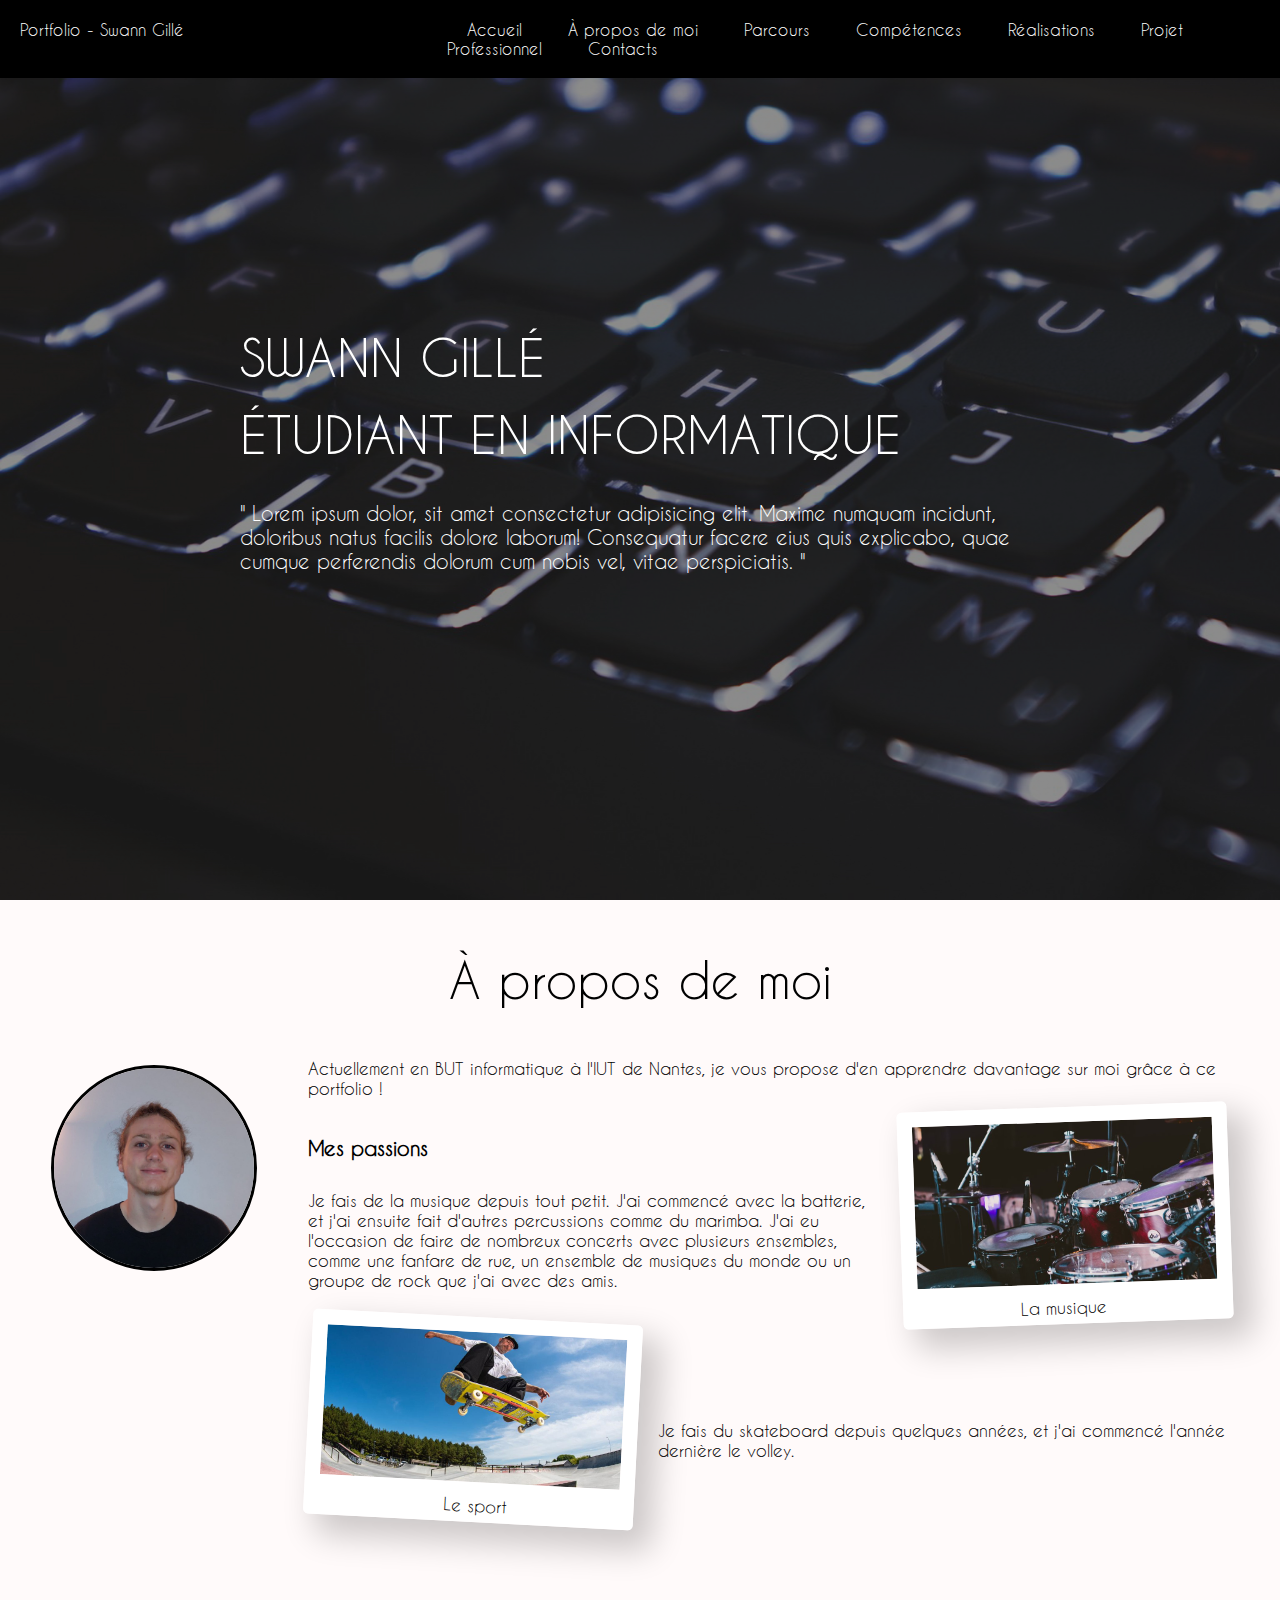
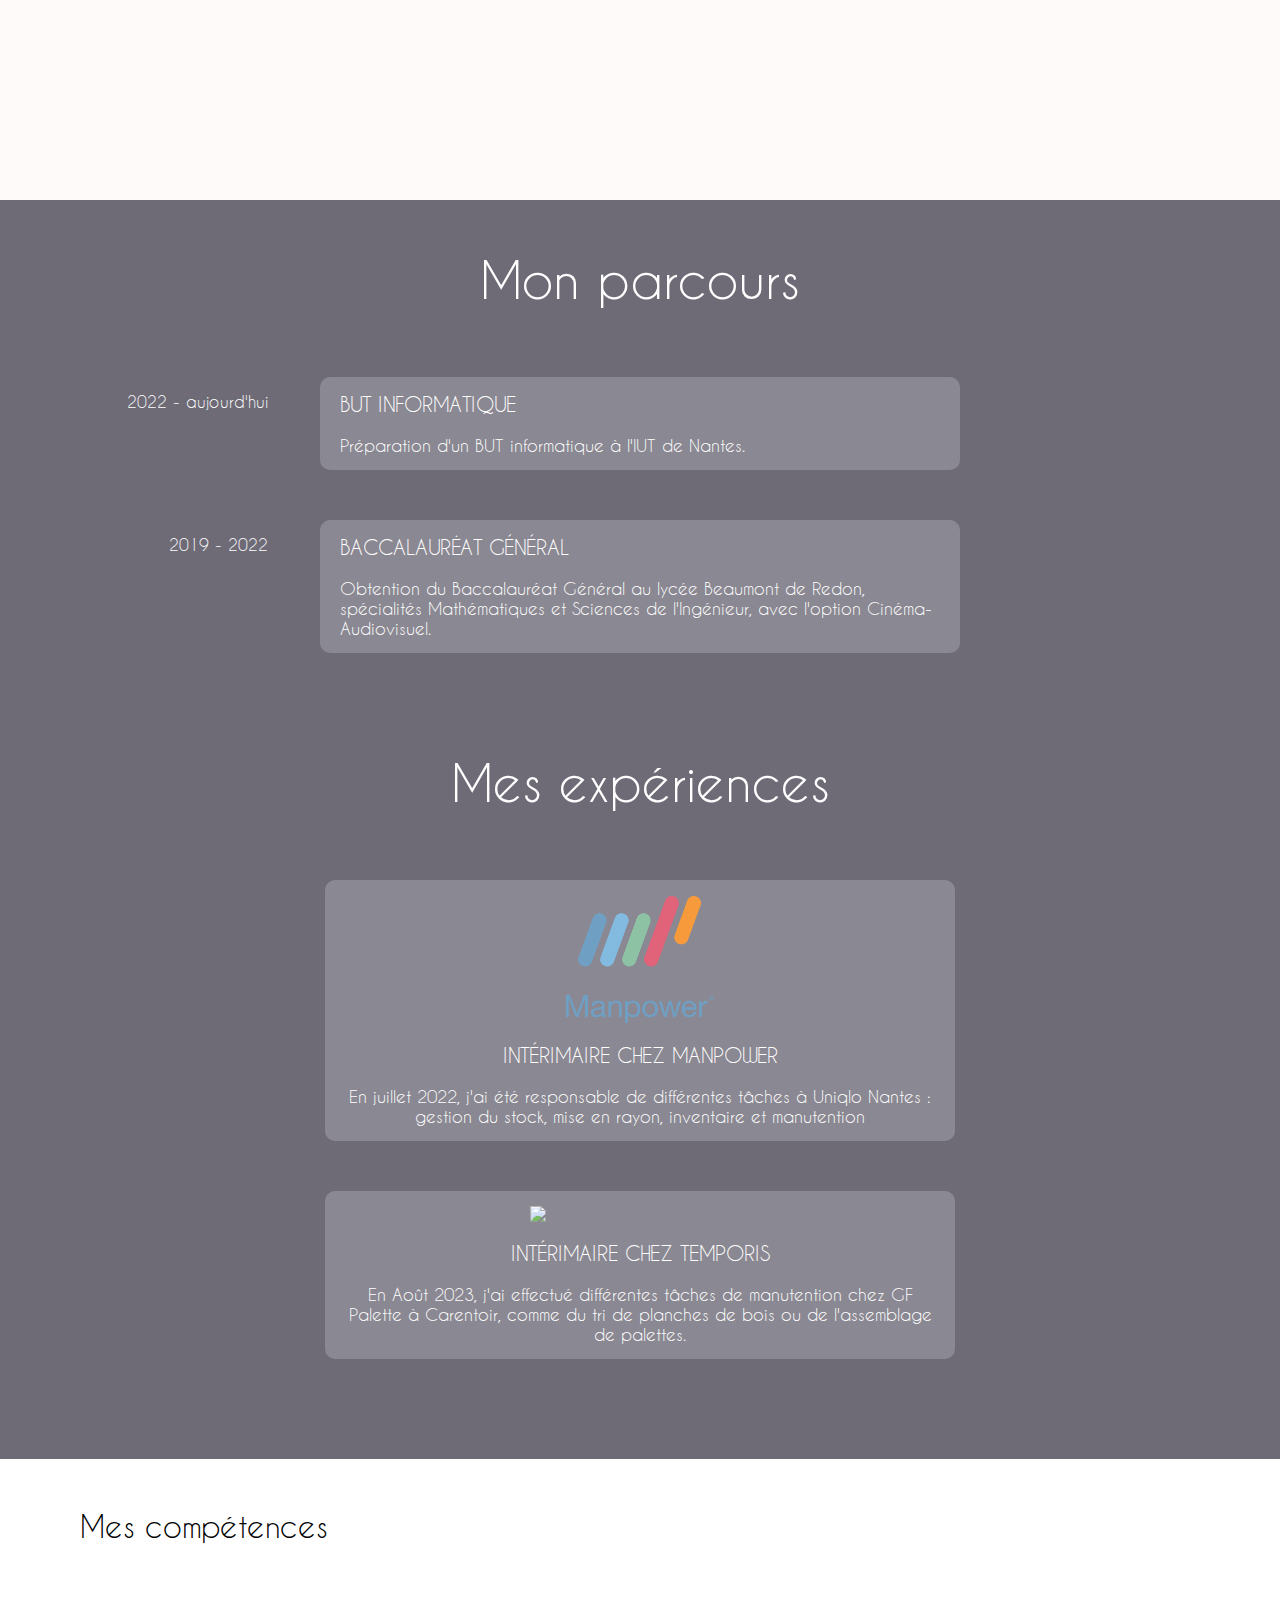
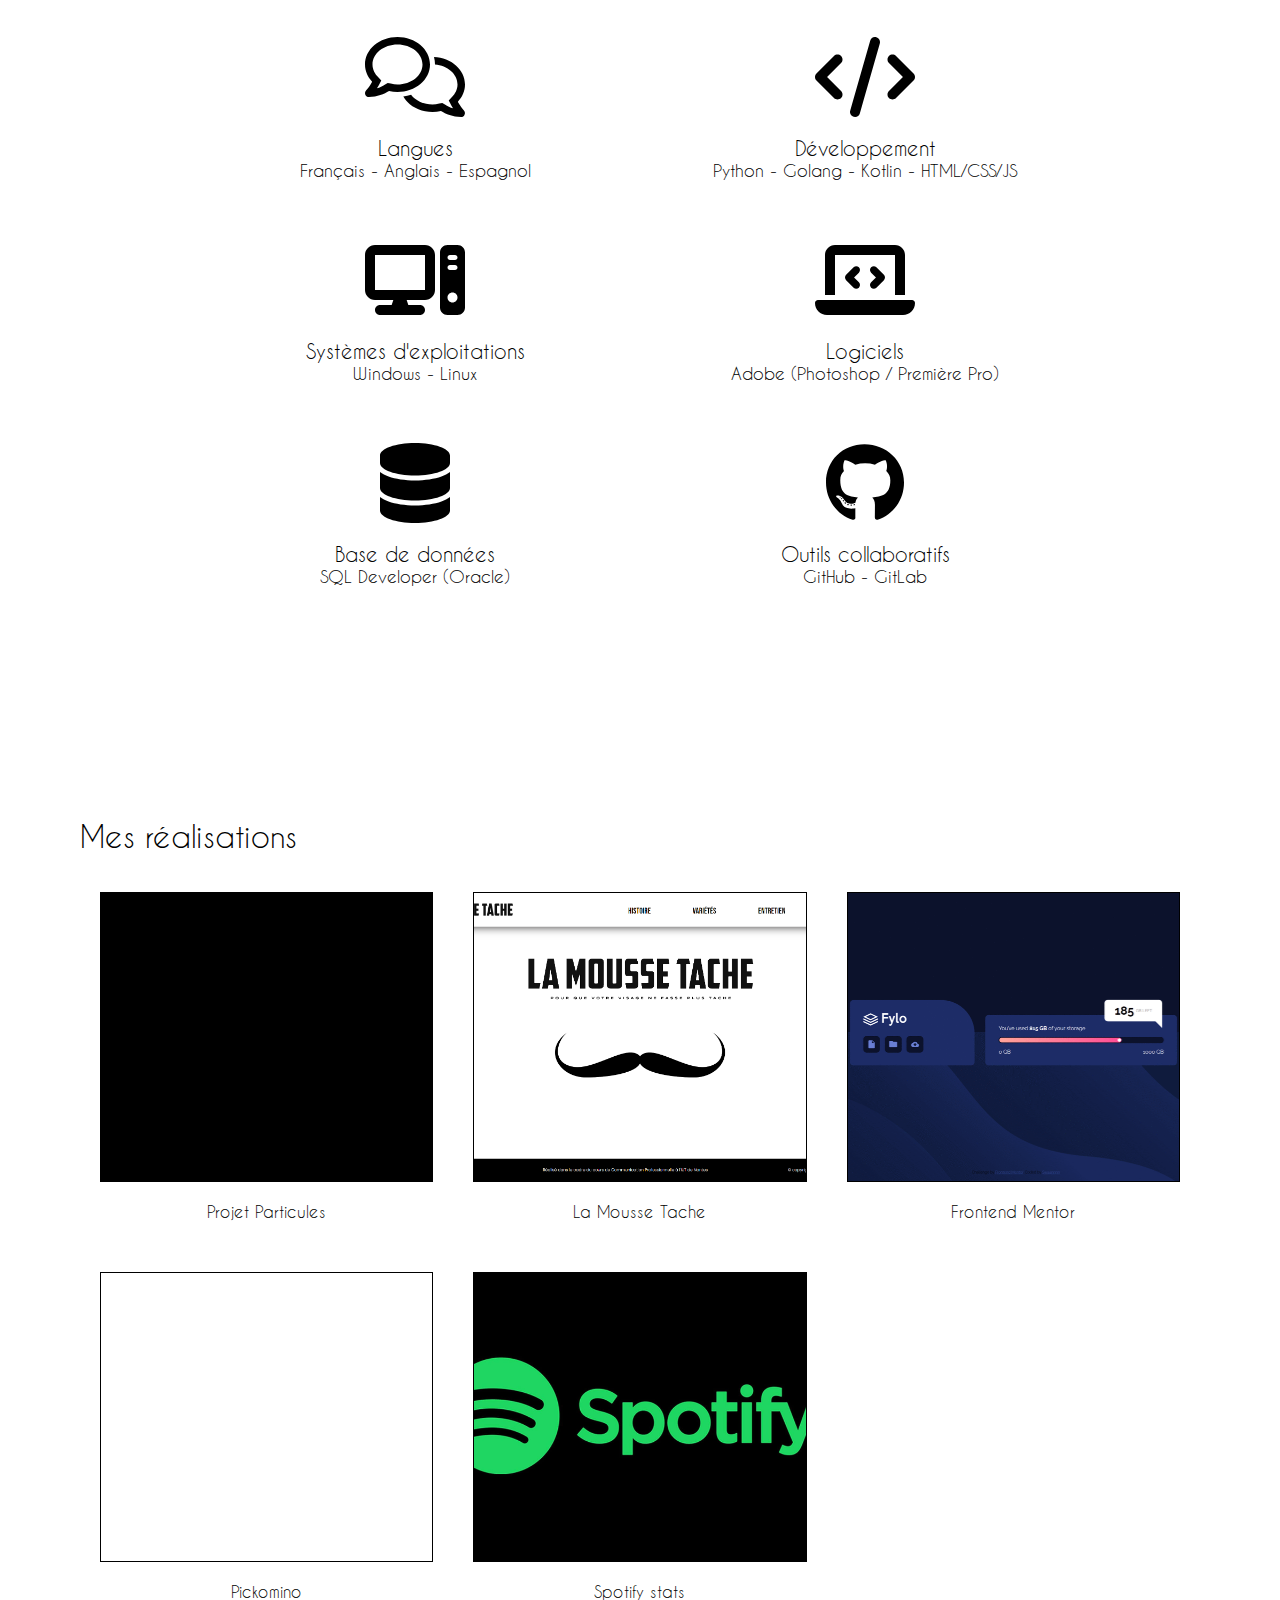
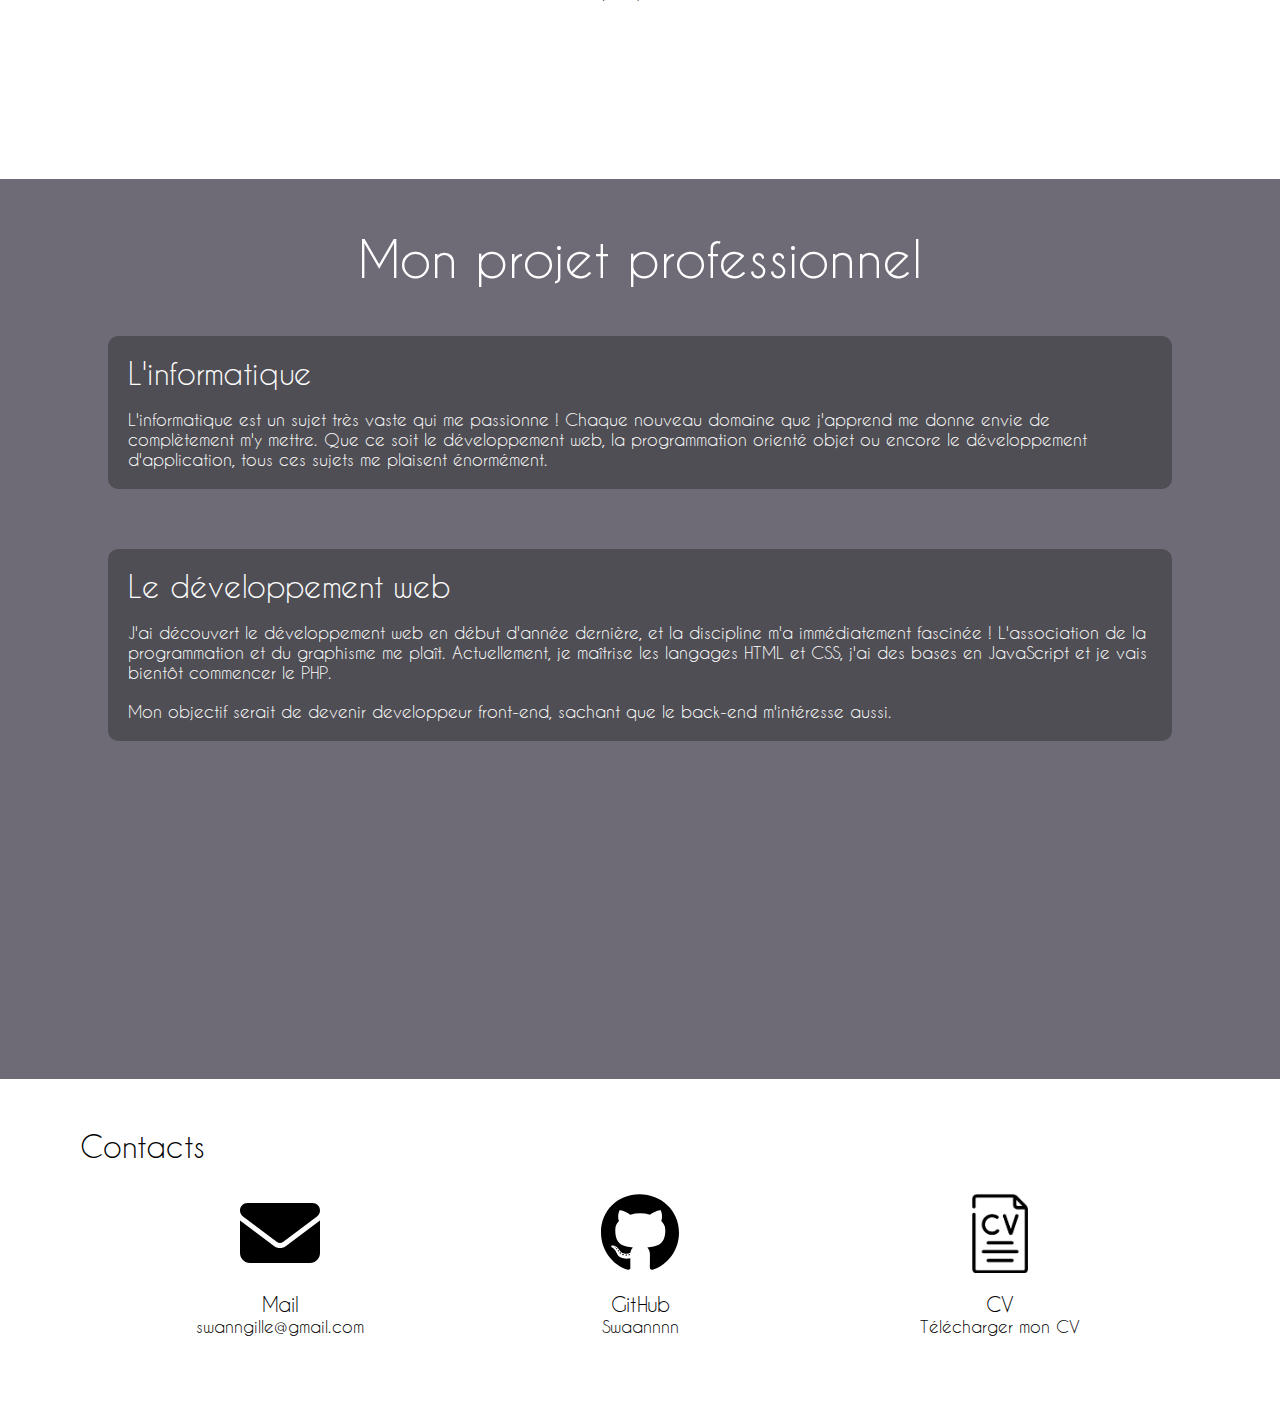
==== commit 92c696ca: "Update index.html" ====
--- a/index.html
+++ b/index.html
@@ -54,7 +54,7 @@
                     <img src="../tout/images/moi/swann.jpg" alt="Swann" id="swann">
                 </div>
                 <div class="presentation">
-                    <h4>Actuellement en BUT informatique à l'Iut de Nantes, je vous propose d'en apprendre davantage sur
+                    <h4>Actuellement en BUT informatique à l'IUT de Nantes, je vous propose d'en apprendre davantage sur
                         moi grâce à ce portfolio !</h4> <br><br>
 
                     <h3><b>Mes passions</b></h3>
@@ -105,12 +105,12 @@
                     <li class="etapeParcours">
                         <p class="dateParcours">2022 - aujourd'hui</p>
                         <h3>BUT INFORMATIQUE</h3><br>
-                        <h4>Préparation d'un BUT informatique à l'Iut de Nantes.</h4>
+                        <h4>Préparation d'un BUT informatique à l'IUT de Nantes.</h4>
                     </li>
                     <li class="etapeParcours">
                         <p class="dateParcours" id="date2">&nbsp;&nbsp;&nbsp;&nbsp;&nbsp;&nbsp;&nbsp;2019 - 2022</p>
                         <h3>BACCALAURĖAT GÉNÉRAL</h3><br>
-                        <h4>Obtetion du Baccalauréat Général au lycée Beaumont de Redon, spécialités Mathématiques et
+                        <h4>Obtention du Baccalauréat Général au lycée Beaumont de Redon, spécialités Mathématiques et
                             Sciences de l'Ingénieur, avec l'option Cinéma-Audiovisuel.</h4>
                         <!-- <h4>Durant ces 3 années, j'ai aussi fait partie de l'option Cinéma-Audiovisuel, grâce à laquelle j'ai appris à utiliser différents outils techniques, comme des logiciels de montages.</h4> -->
                 </ul>
@@ -132,7 +132,7 @@
                     <li class="experience">
                         <img id="temporis" src="../tout/images/logos/temporis.png" width="220px"><br>
                         <h3>INTÉRIMAIRE CHEZ TEMPORIS</h3><br>
-                        <h4>En Août 2023, j'ai effectué différentes tâche de manutention chez GF Palette à Carentoir,
+                        <h4>En Août 2023, j'ai effectué différentes tâches de manutention chez GF Palette à Carentoir,
                             comme du tri de planches de bois ou de l'assemblage de palettes.</h4>
                     </li>
                 </ul>
@@ -348,4 +348,4 @@
     <script src="./code/script.js"></script>
 </body>
 
-</html>+</html>
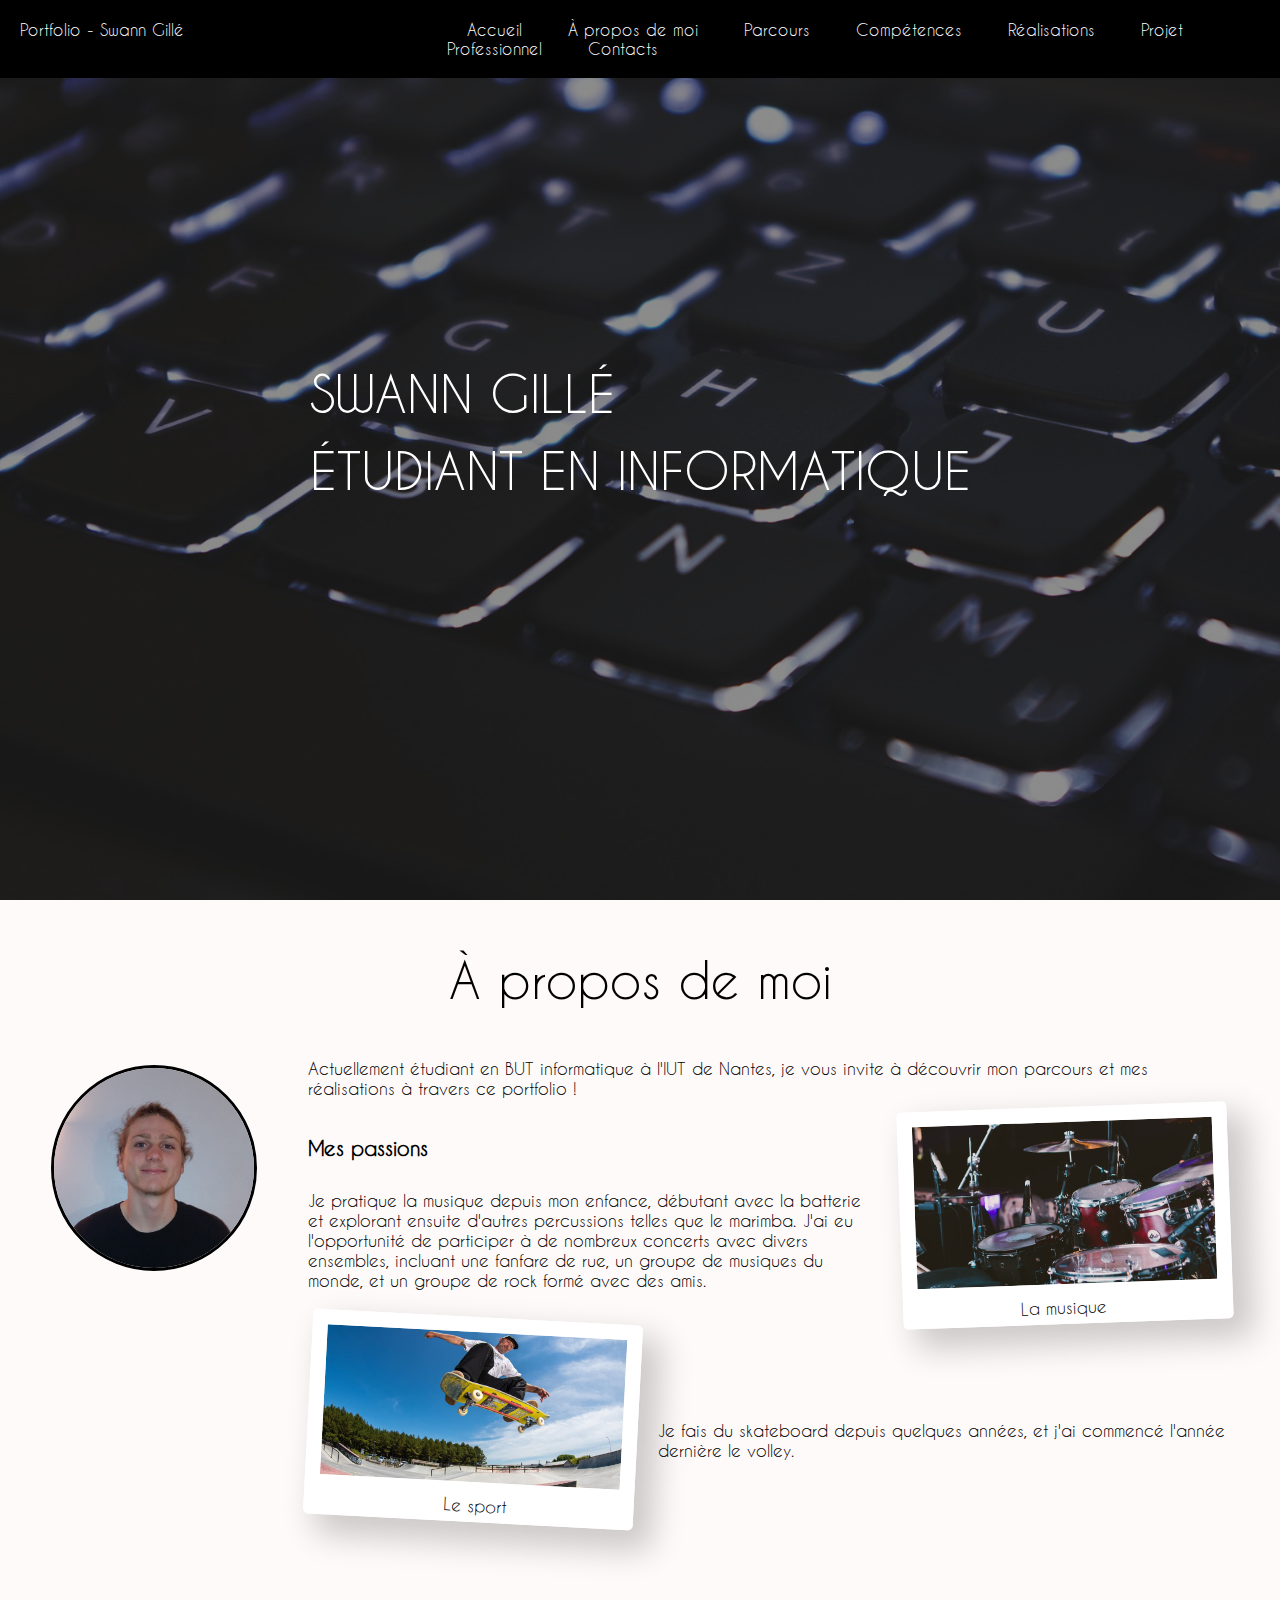
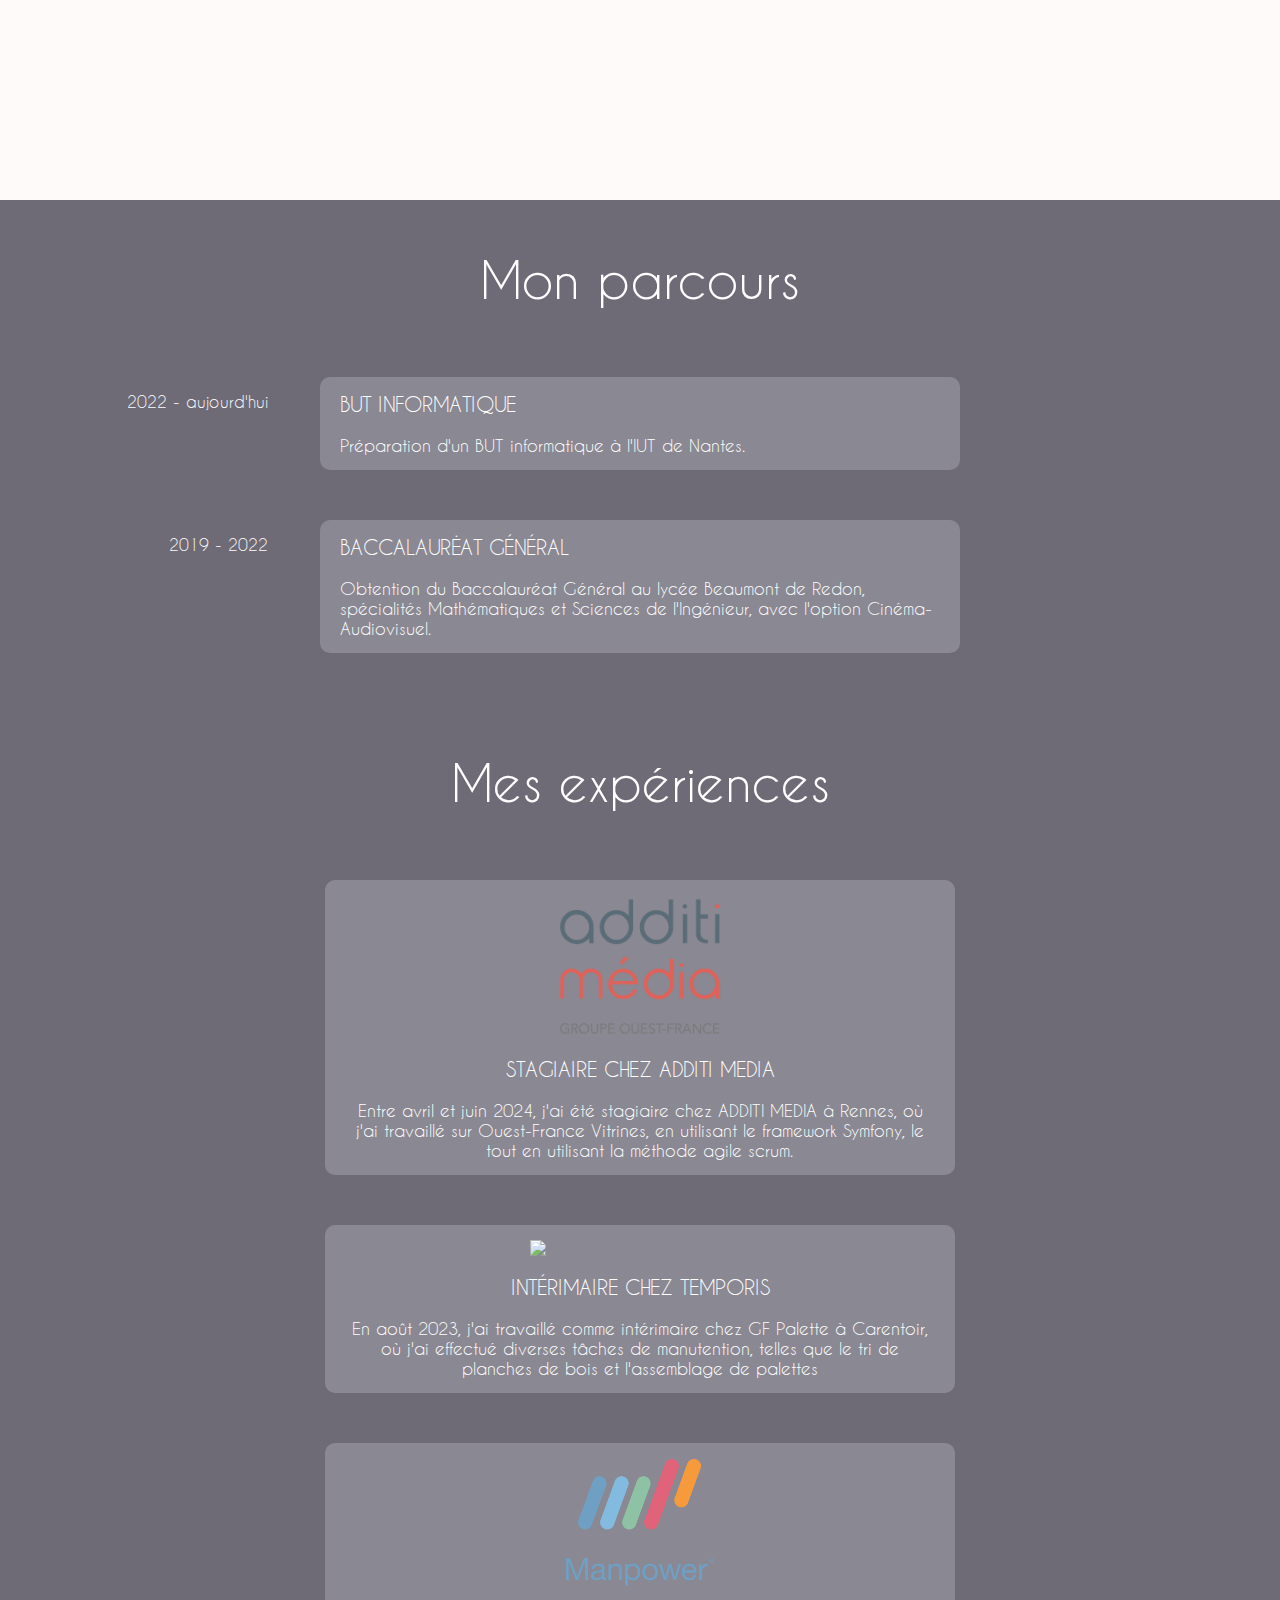
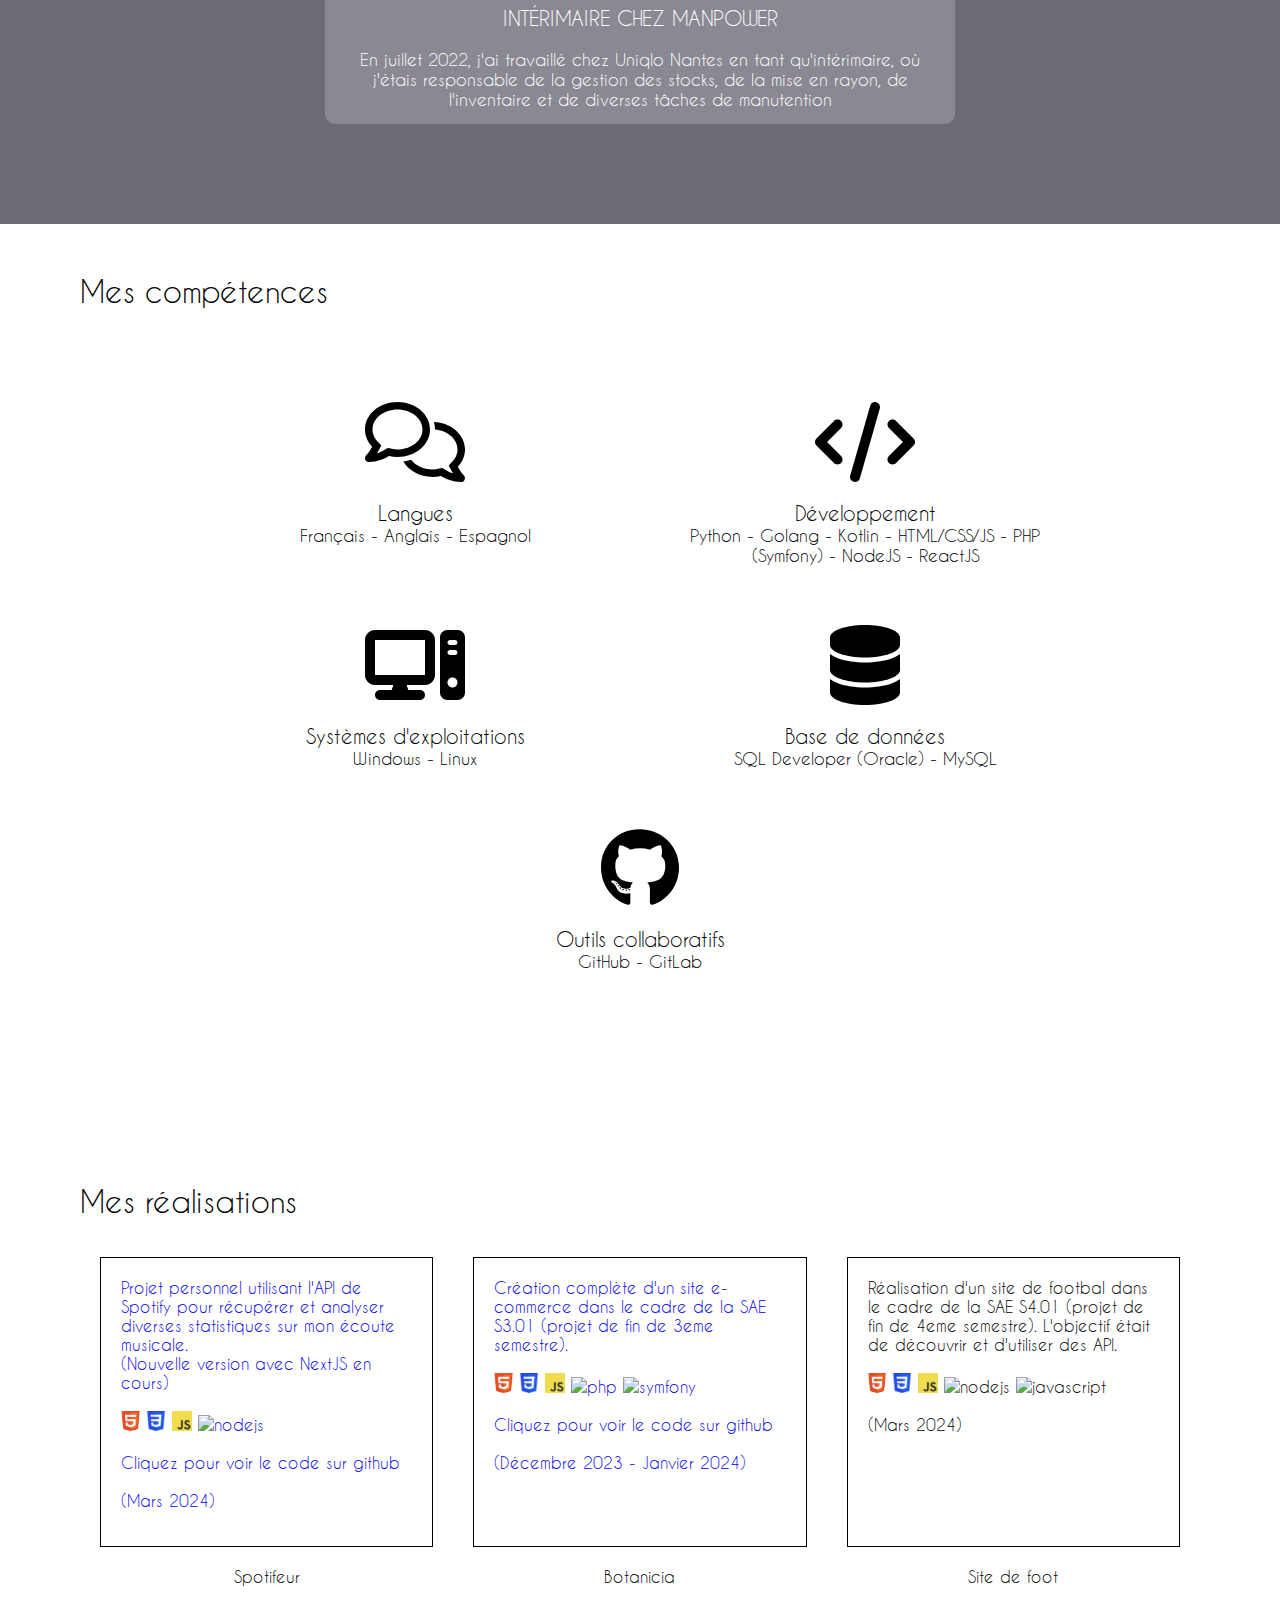
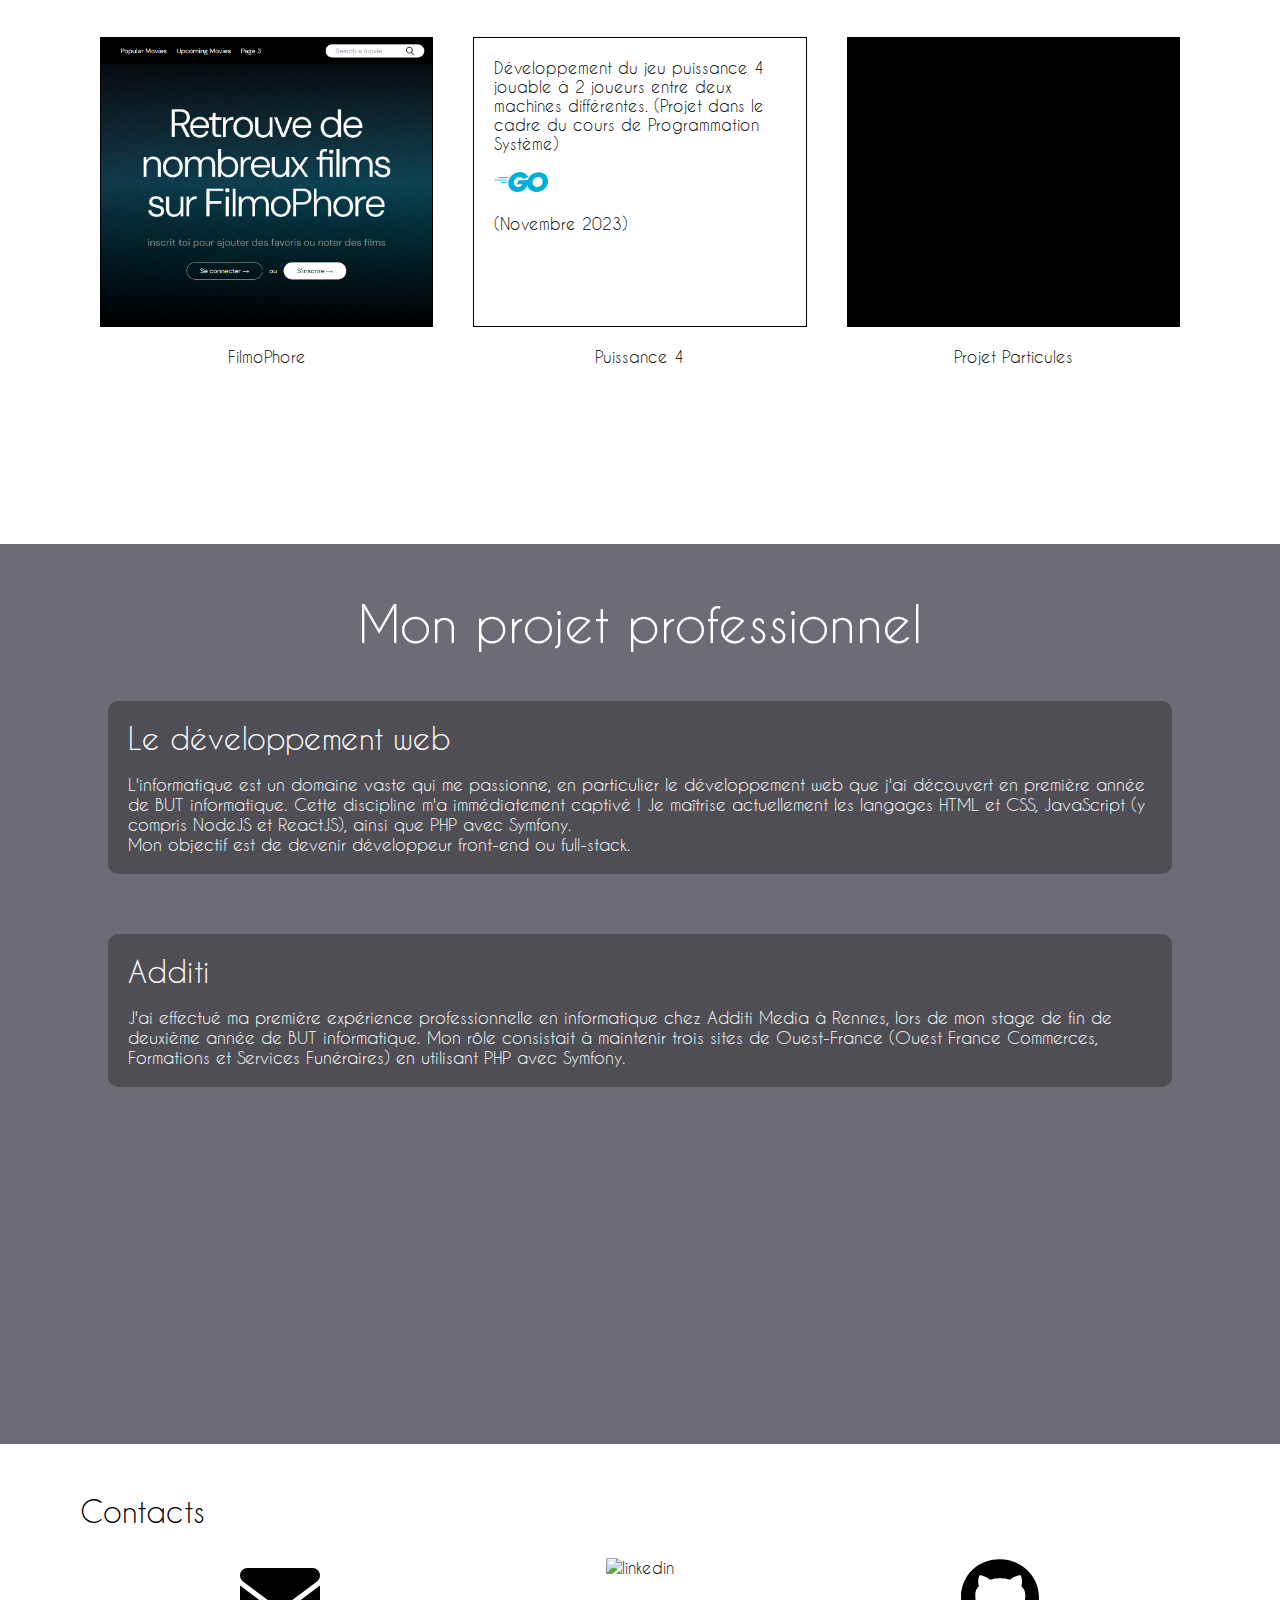
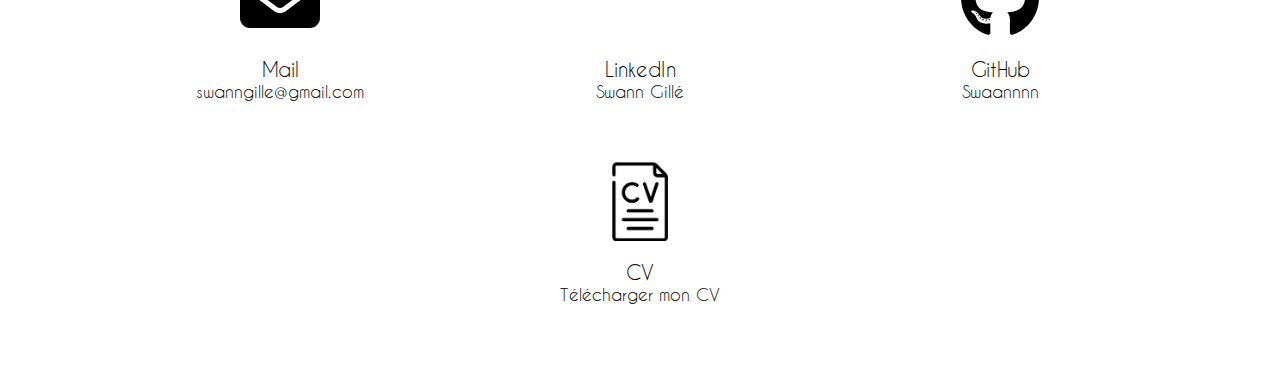
==== commit 8f3cab68: "ajout filmophore + additi + new cv" ====
--- a/index.html
+++ b/index.html
@@ -39,9 +39,9 @@
             <div class="accueilTexte">
                 <h1><strong>SWANN GILLÉ</strong></h1><br>
                 <h1>ÉTUDIANT EN INFORMATIQUE</h1><br><br>
-                <h3>" Lorem ipsum dolor, sit amet consectetur adipisicing elit. Maxime numquam incidunt, doloribus natus
+                <!-- <h3>" Lorem ipsum dolor, sit amet consectetur adipisicing elit. Maxime numquam incidunt, doloribus natus
                     facilis dolore laborum! Consequatur facere eius quis explicabo, quae cumque perferendis dolorum cum
-                    nobis vel, vitae perspiciatis. "</h3>
+                    nobis vel, vitae perspiciatis. "</h3> -->
             </div>
         </div>
 
@@ -54,17 +54,15 @@
                     <img src="../tout/images/moi/swann.jpg" alt="Swann" id="swann">
                 </div>
                 <div class="presentation">
-                    <h4>Actuellement en BUT informatique à l'IUT de Nantes, je vous propose d'en apprendre davantage sur
-                        moi grâce à ce portfolio !</h4> <br><br>
+                    <h4>Actuellement étudiant en BUT informatique à l'IUT de Nantes, je vous invite à découvrir mon parcours et mes réalisations à travers ce portfolio !</h4> <br><br>
 
                     <h3><b>Mes passions</b></h3>
 
                     <div class="passionBatterie">
                         <h4><br>
-                            Je fais de la musique depuis tout petit. J'ai commencé avec la batterie, et j'ai ensuite
-                            fait d'autres percussions comme du marimba.
-                            J'ai eu l'occasion de faire de nombreux concerts avec plusieurs ensembles, comme une fanfare
-                            de rue, un ensemble de musiques du monde ou un groupe de rock que j'ai avec des amis.
+                            Je pratique la musique depuis mon enfance, débutant avec la batterie et explorant ensuite d'autres percussions telles que le marimba.
+                            J'ai eu l'opportunité de participer à de nombreux concerts avec divers ensembles, incluant une fanfare de rue, un groupe de musiques du monde,
+                            et un groupe de rock formé avec des amis.
                         </h4>
                         <div class="photo1">
                             <img src="../tout/images/moi/batterie.jpg" alt="batterie" class="appdmImg" id="appdmImg1">
@@ -82,7 +80,6 @@
                         </h4>
                     </div>
                 </div>
-
 
                 <!-- <div class="photo2">
                     <img src="../tout/images/moi/minecraft.jpg" alt="minecraft" class="appdmImg" id="appdmImg2">
@@ -123,17 +120,26 @@
 
                 <ul class="experiences">
                     <li class="experience">
-                        <img id="manpower" src="../tout/images/logos/manpower.png" width="150px"><br>
-                        <h3>INTÉRIMAIRE CHEZ MANPOWER</h3><br>
-                        <h4>En juillet 2022, j'ai été responsable de différentes tâches à Uniqlo Nantes : gestion du
-                            stock, mise en rayon, inventaire et manutention</h4>
+                        <img id="additi" src="../tout/images/logos/additi.png" width="220px"><br>
+                        <h3>STAGIAIRE CHEZ ADDITI MEDIA</h3><br>
+                        <h4>Entre avril et juin 2024, j'ai été stagiaire chez ADDITI MEDIA à Rennes,
+                            où j'ai travaillé sur Ouest-France Vitrines, en utilisant le framework Symfony,
+                            le tout en utilisant la méthode agile scrum.
+                            </h4>
                     </li>
 
                     <li class="experience">
                         <img id="temporis" src="../tout/images/logos/temporis.png" width="220px"><br>
                         <h3>INTÉRIMAIRE CHEZ TEMPORIS</h3><br>
-                        <h4>En Août 2023, j'ai effectué différentes tâches de manutention chez GF Palette à Carentoir,
-                            comme du tri de planches de bois ou de l'assemblage de palettes.</h4>
+                        <h4>En août 2023, j'ai travaillé comme intérimaire chez GF Palette à Carentoir, où j'ai effectué diverses tâches de manutention,
+                            telles que le tri de planches de bois et l'assemblage de palettes</h4>
+                    </li>
+
+                    <li class="experience">
+                        <img id="manpower" src="../tout/images/logos/manpower.png" width="150px"><br>
+                        <h3>INTÉRIMAIRE CHEZ MANPOWER</h3><br>
+                        <h4>En juillet 2022, j'ai travaillé chez Uniqlo Nantes en tant qu'intérimaire, où j'étais responsable de la gestion des stocks,
+                            de la mise en rayon, de l'inventaire et de diverses tâches de manutention</h4>
                     </li>
                 </ul>
             </div>
@@ -155,7 +161,7 @@
                         <div class="blocCompetence">
                             <img class="svg" src="../tout/images/logos/code.svg" alt="développement"><br>
                             <h3>Développement</h3>
-                            <h4>Python - Golang - Kotlin - HTML/CSS/JS</h4>
+                            <h4>Python - Golang - Kotlin - HTML/CSS/JS - PHP (Symfony) - NodeJS - ReactJS</h4>
                         </div>
 
                         <div class="blocCompetence">
@@ -164,16 +170,16 @@
                             <h4>Windows - Linux</h4>
                         </div>
 
-                        <div class="blocCompetence">
-                            <img class="svg" src="../tout/images/logos/logiciel.svg" alt="logiciel"><br>
-                            <h3>Logiciels</h3>
-                            <h4>Adobe (Photoshop / Première Pro)</h4>
-                        </div>
+<!--                        <div class="blocCompetence">-->
+<!--                            <img class="svg" src="../tout/images/logos/logiciel.svg" alt="logiciel"><br>-->
+<!--                            <h3>Logiciels</h3>-->
+<!--                            <h4>Adobe (Photoshop / Première Pro) - IntelliJ - PHPStorm - Android Studio</h4>-->
+<!--                        </div>-->
 
                         <div class="blocCompetence">
                             <img class="svg" src="../tout/images/logos/database.svg" alt="base de données"><br>
                             <h3>Base de données</h3>
-                            <h4>SQL Developer (Oracle)</h4>
+                            <h4>SQL Developer (Oracle) - MySQL</h4>
                         </div>
 
                         <div class="blocCompetence">
@@ -193,65 +199,94 @@
                 <h2>Mes réalisations</h2><br>
 
                 <div class="blocReal">
-                    <a href="https://github.com/Swaannnn/projet-particule" target="_blank">
+
+                    <a href="https://github.com/Swaannnn/spotifeur" target="_blank">
                         <div class="real" id="real1">
-                            <p class="textReal">Projet de simulation de particules, dans le cadre du cours "Initiation
-                                au développement" lors de mon premier semestre de BUT informatique.<br><br><img
-                                    class="imglang" src="../tout/images/logos/golang.png" alt="golang"><br><br>Cliquez
-                                pour en savoir plus !</p>
-                        </div>
-                    </a>
-                    <a href="https://github.com/Fisail/Site_Web_Moustache" target="_blank">
-                        <div class="real" id="real2">
-                            <p class="textReal">Site réalisé dans le cadre du cours de Communication Professionnelle
-                                lors de mon 2eme semestre de BUT informatique avec 3 autres étudiants.<br>Le sujet était
-                                libre et le but était simplement de respecter les règles du web.<br><br>
+                            <p class="textReal">
+                                Projet personnel utilisant l'API de Spotify pour récupérer et analyser diverses statistiques sur mon écoute musicale.<br>
+                                (Nouvelle version avec NextJS en cours)<br><br>
                                 <img class="imglang" src="../tout/images/logos/html.png" alt="html">
                                 <img class="imglang" src="../tout/images/logos/css.png" alt="css">
                                 <img class="imglang" src="../tout/images/logos/javascript.png" alt="javascript">
-                                <br><br>Cliquez pour en savoir plus !
+                                <img class="imglang" src="../tout/images/logos/NodeJS.jpg" alt="nodejs">
+                                <br><br>
+                                Cliquez pour voir le code sur github
+                                <br><br>
+                                (Mars 2024)
                             </p>
                         </div>
                     </a>
-                    <a href="https://github.com/Swaannnn/frontend-mentor" target="_blank">
-                        <div class="real" id="real3">
-                            <p class="textReal">Implémentations de pages en HTML et CSS<br><br><img class="imglang"
-                                    src="../tout/images/logos/html.png" alt="html"><img class="imglang"
-                                    src="../tout/images/logos/css.png" alt="css"><br><br>Cliquez pour en savoir plus !
-                            </p>
-                        </div>
-                    </a>
-
-                    <p class="infoReal">Projet Particules</p>
-                    <p class="infoReal">La Mousse Tache</p>
-                    <p class="infoReal">Frontend Mentor</p>
-
-                    <div class="real" id="real4">
-                        <p class="textReal">Développement du jeu Pickomino, dans le cadre des cours "Développement
-                            Orienté Objet", "Développement d'application IHM", et "Qualité de développement", lors de ma
-                            première année de BUT informatique<br><br>
-                            <img class="imglang" src="../tout/images/logos/JavaFX.png" alt="javafx">
-                            <img class="imglang" src="../tout/images/logos/kotlin.png" alt="kotlin">
-                        </p>
-                    </div>
-                    <a href="https://github.com/Swaannnn/spotify-stats" target="_blank">
-                        <div class="real" id="real5">
+
+                    <a href="https://github.com/Swaannnn/Botanicia" target="_blank">
+                        <div class="real" id="real2">
                             <p class="textReal">
-                                NON TERMINÉ<br><br>
-                                Projet personnel dans lequel j'utilise l'API de spotify pour récupérer différentes
-                                statistiques sur mon écoute.<br><br>
+                                Création complète d'un site e-commerce dans le cadre de la SAE S3.01 (projet de fin de 3eme semestre).<br><br>
                                 <img class="imglang" src="../tout/images/logos/html.png" alt="html">
                                 <img class="imglang" src="../tout/images/logos/css.png" alt="css">
-                                <img class="imglang" src="../tout/images/logos/javascript.png" alt="javascript">
-                                <br><br>Cliquez pour en savoir plus !
+                                <img class="imglang" src="../tout/images/logos/javascript.png" alt="js">
+                                <img class="imglang" src="../tout/images/logos/php.png" alt="php">
+                                <img class="imglang" src="../tout/images/logos/symfony.png" alt="symfony">
+                                <br><br>
+                                Cliquez pour voir le code sur github
+                                <br><br>
+                                (Décembre 2023 - Janvier 2024)
                             </p>
                         </div>
                     </a>
-                    <div class="realNON" id="real6NON"></div>
-
-                    <p class="infoReal">Pickomino</p>
-                    <p class="infoReal">Spotify stats</p>
-                    <p class="infoReal"></p>
+
+                    <div class="real" id="real3">
+                        <p class="textReal">Réalisation d'un site de footbal dans le cadre de la SAE S4.01 (projet de fin de 4eme semestre). L'objectif était de découvrir et d'utiliser des API.<br><br>
+                            <img class="imglang" src="../tout/images/logos/html.png" alt="html">
+                            <img class="imglang" src="../tout/images/logos/css.png" alt="css">
+                            <img class="imglang" src="../tout/images/logos/javascript.png" alt="javascript">
+                            <img class="imglang" src="../tout/images/logos/nodejs.jpg" alt="nodejs">
+                            <img class="imglang" src="../tout/images/logos/reactjs.png" alt="javascript">
+                            <br><br>
+                            (Mars 2024)
+                        </p>
+                    </div>
+
+                    <p class="infoReal">Spotifeur</p>
+                    <p class="infoReal">Botanicia</p>
+                    <p class="infoReal">Site de foot</p>
+
+                    <a href="https://github.com/Swaannnn/filmophore" target="_blank">
+                        <div class="real" id="real4">
+                            <p class="textReal">
+                                Création d'une application web avec NextJS, qui utilise l'API The Movie DB, pour pouvoir
+                                chercher des films, créer des listes, ajouter ses amis...
+                                <br><br>
+                                <img class="imglang" src="../tout/images/logos/next-js.svg" alt="NextJS">
+                                <br><br>
+                                (Juillet 2024 - En cours)
+                            </p>
+                        </div>
+                    </a>
+                    
+                    <div class="real" id="real5">
+                        <p class="textReal">
+                            Développement du jeu puissance 4 jouable à 2 joueurs entre deux machines différentes. (Projet dans le cadre du cours de Programmation Système) <br><br>
+                            <img class="imglang" src="../tout/images/logos/golang.png" alt="golang">
+                            <br><br>
+                            (Novembre 2023)
+                        </p>
+                    </div>
+
+                    <a href="https://github.com/Swaannnn/projet-particule" target="_blank">
+                        <div class="real" id="real6">
+                            <p class="textReal">Projet de simulation de particules réalisé dans le cadre du cours "Initiation au développement" durant mon premier semestre de BUT informatique.<br><br><img
+                                class="imglang" src="../tout/images/logos/golang.png" alt="golang">
+                                <br><br>
+                                Cliquez pour voir le code sur github
+                                <br><br>
+                                (Décembre 2022)
+                            </p>
+                        </div>
+                    </a>
+
+                    <p class="infoReal">FilmoPhore</p>
+                    <p class="infoReal">Puissance 4</p>
+                    <p class="infoReal">Projet Particules</p>
                 </div>
             </div>
         </div>
@@ -263,24 +298,21 @@
                 <h1>Mon projet professionnel</h1><br>
 
                 <div class="projetPro">
-                    <h2>L'informatique</h2><br>
-                    <h4>L'informatique est un sujet très vaste qui me passionne ! Chaque nouveau domaine que j'apprend
-                        me donne envie de complètement m'y mettre. Que ce soit le développement web, la programmation
-                        orienté objet ou encore le développement d'application, tous ces sujets me plaisent énormément.
+                    <h2>Le développement web</h2><br>
+                    <h4>L'informatique est un domaine vaste qui me passionne, en particulier le développement web que j'ai découvert en première année
+                        de BUT informatique. Cette discipline m'a immédiatement captivé ! Je maîtrise actuellement les langages HTML et CSS, JavaScript
+                        (y compris NodeJS et ReactJS), ainsi que PHP avec Symfony.
                     </h4>
-                    <!-- <h4>Depuis que je m'intéresse à l'informatique, je sais que je veux en faire mon métier. C'est pourquoi j'ai commencé un cursus centré sur ce domaine cette année.</h4> -->
-                    <!-- <h4>Après la validation de mon Bachelor, je souhaiterai continuer mes études, soit en master, soit dans une école d'ingénieur, en fonction de l'évolution de mon projet.</h4> -->
-                    <!-- <h4>J'ai l'ambition de devenir indépendant, donc être freelance en informatique.</h4> -->
+                    <h4>Mon objectif est de devenir développeur front-end ou full-stack.
+                    </h4>
                 </div>
 
                 <div class="projetPro">
-                    <h2>Le développement web</h2><br>
-                    <h4>J'ai découvert le développement web en début d'année dernière, et la discipline m'a
-                        immédiatement fascinée ! L'association de la programmation et du graphisme me plaît.
-                        Actuellement, je maîtrise les langages HTML et CSS, j'ai des bases en JavaScript et je vais
-                        bientôt commencer le PHP.
-                    </h4><br>
-                    <h4>Mon objectif serait de devenir developpeur front-end, sachant que le back-end m'intéresse aussi.
+                    <h2>Additi</h2><br>
+                    <h4>J'ai effectué ma première expérience professionnelle en informatique chez Additi Media à Rennes,
+                        lors de mon stage de fin de deuxième année de BUT informatique.
+                        Mon rôle consistait à maintenir trois sites de Ouest-France (Ouest France Commerces, Formations et Services Funéraires)
+                        en utilisant PHP avec Symfony.
                     </h4>
                 </div>
             </div>
@@ -315,11 +347,13 @@
                     <h4>swanngille@gmail.com</h4>
                 </div>
 
-                <!-- <div class="blocContacts">
-                    <img class="svg" src="./tout/logo/mailetu.svg" alt="mail"><br>
-                    <h3>Mail universitaire</h3>
-                    <h4>swann.gille@etu.univ-nantes.fr</h4>
-                </div> -->
+                <a href="https://www.linkedin.com/in/swann-gill%C3%A9-18510b273/" target="_blank">
+                    <div class="blocContacts">
+                        <img class="svg" src="./tout/images/logos/linkedin.png" alt="linkedin"><br>
+                        <h3>LinkedIn</h3>
+                        <h4>Swann Gillé</h4>
+                    </div>
+                </a>
 
                 <!-- <div class="blocContacts">
                     <img class="svg" src="../tout/images/logos/telephone.svg" alt="téléphone"><br>
@@ -335,7 +369,7 @@
                     </div>
                 </a>
 
-                <a href="../tout/cv2.pdf" target="_blank">
+                <a href="../tout/cv.pdf" target="_blank">
                     <div class="blocContacts">
                         <img class="svg" src="../tout/images/logos/cv.png" alt="CV"><br>
                         <h3>CV</h3>
--- a/code/portfolio.css
+++ b/code/portfolio.css
@@ -357,7 +357,7 @@
   background: rgba(255, 255, 255, 0.2);
 }
 
-.experience:nth-child(1) {
+.experience:nth-child(1), .experience:nth-child(2) {
   margin-bottom: 50px;
 }
 
@@ -402,6 +402,10 @@
   /* transition: 0.2s; */
 }
 
+.blocCompetence h4 {
+  text-align: center;
+}
+
 /* .blocCompetence:hover {
   color: black;
   transition: 0.2s;
@@ -440,38 +444,32 @@
 }
 
 #real1 {
+  background-image: url(../tout/images/realisations/spotifeur.png);
+}
+
+#real2 {
+  background-image: url(../tout/images/realisations/botanicia.png);
+}
+
+#real3 {
+  background-image: url(../tout/images/realisations/site_foot.PNG);
+}
+
+#real4 {
+  background-image: url(../tout/images/realisations/filmophore.png);
+}
+
+#real5 {
+  background-image: url(../tout/images/realisations/puissance4.jpg);
+}
+
+#real6 {
   background-image: url(../tout/images/realisations/projet_particule.gif);
-  /* background-color: #000000; */
-}
-
-#real2 {
-  background-image: url(../tout/images/realisations/site_lamoustache.png);
-}
-
-#real3 {
-  background-image: url(../tout/images/realisations/frontendmentor_challenge.gif);
-}
-
-#real4 {
-  background-image: url(../tout/images/realisations/pickomino.png);
-  background-color: #fff;
-}
-
-#real5 {
-  background-image: url(../tout/images/realisations/spotify_stats.png);
-}
-
-/* #real6 {
-  background-image: url(../tout/images/realisations/);
-}
-*/
-
-#real1,
-#real2,
-#real3,
-#real4,
-#real5,
-#real6 {
+}
+
+#real1, #real2, #real3,
+#real4, #real5, #real6,
+#real7 {
   background-position: center;
   background-repeat: no-repeat;
   background-size: cover;
@@ -479,12 +477,9 @@
   border: solid 1px black;
 }
 
-#real1:hover,
-#real2:hover,
-#real3:hover,
-#real4:hover,
-#real5:hover,
-#real6:hover {
+#real1:hover, #real2:hover, #real3:hover,
+#real4:hover, #real5:hover, #real6:hover,
+#real7:hover, #real8:hover, #real9:hover {
   background: #ffffff00;
 }
 
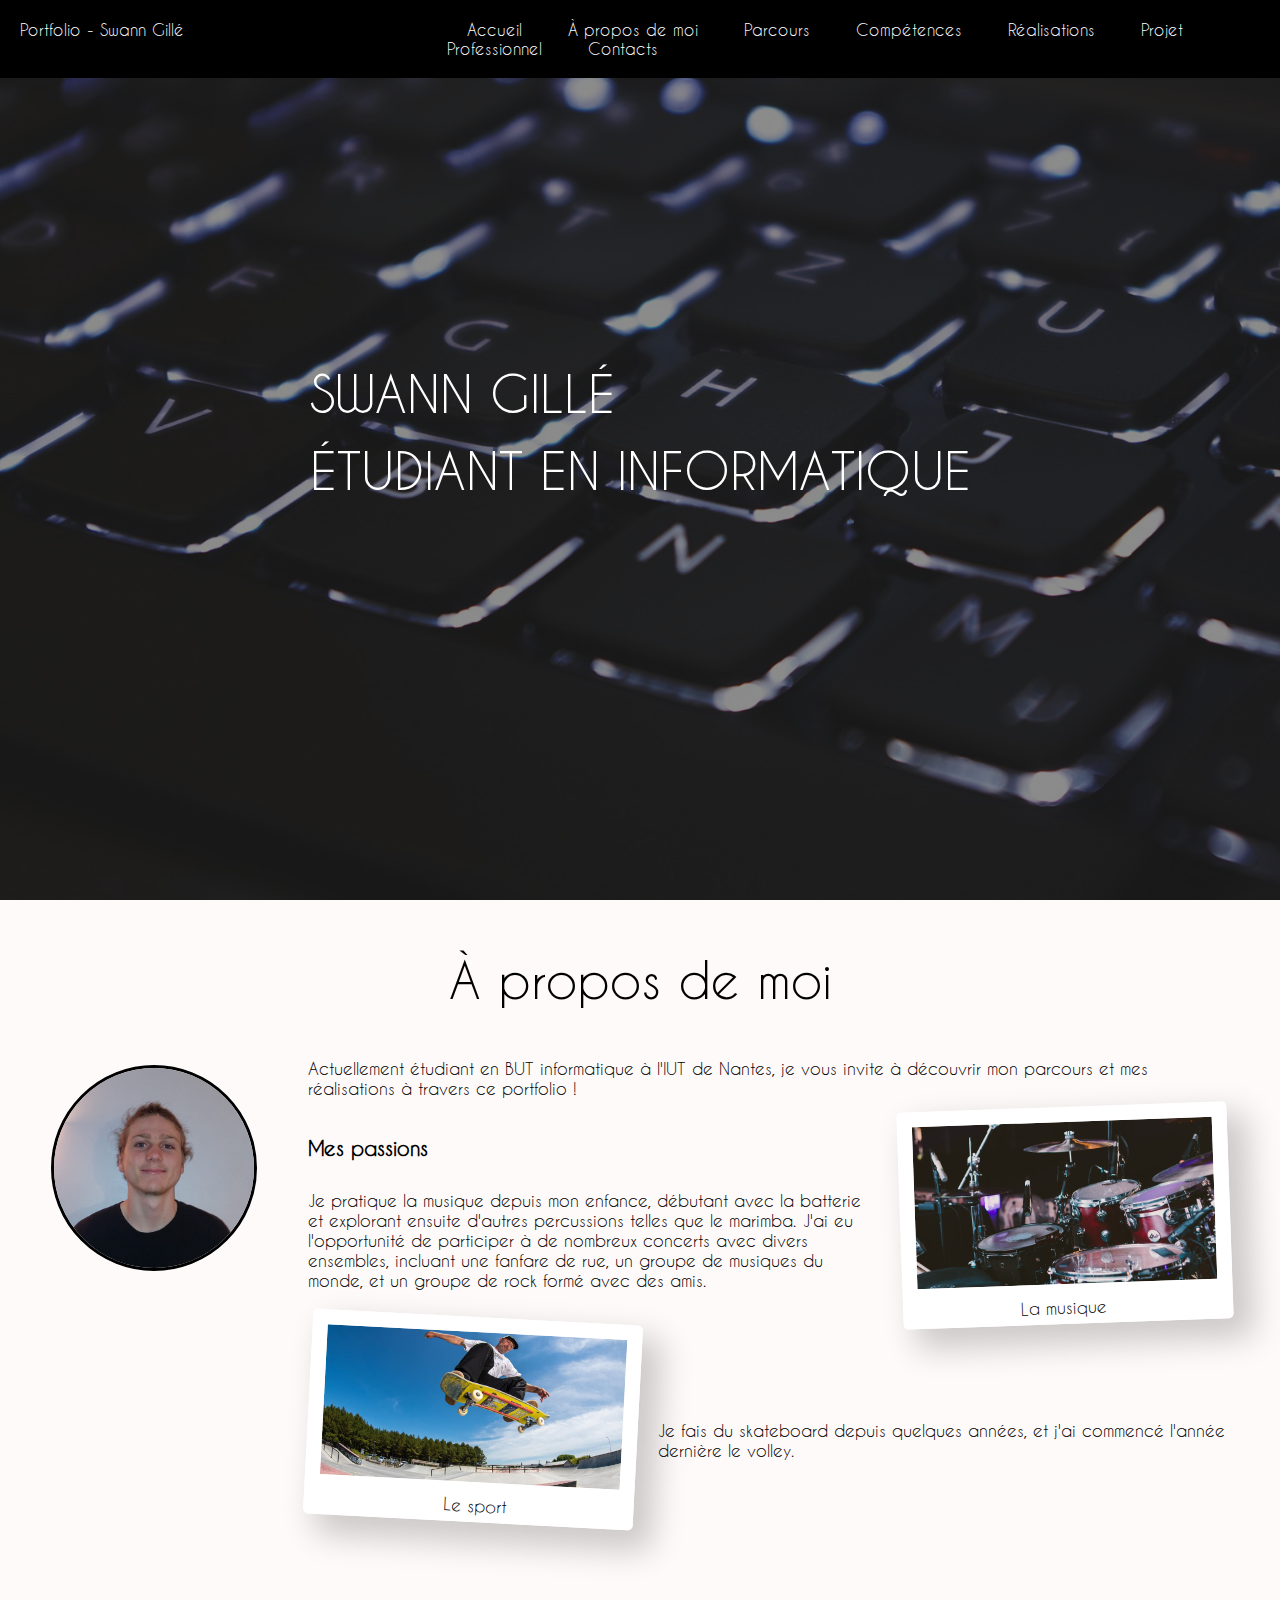
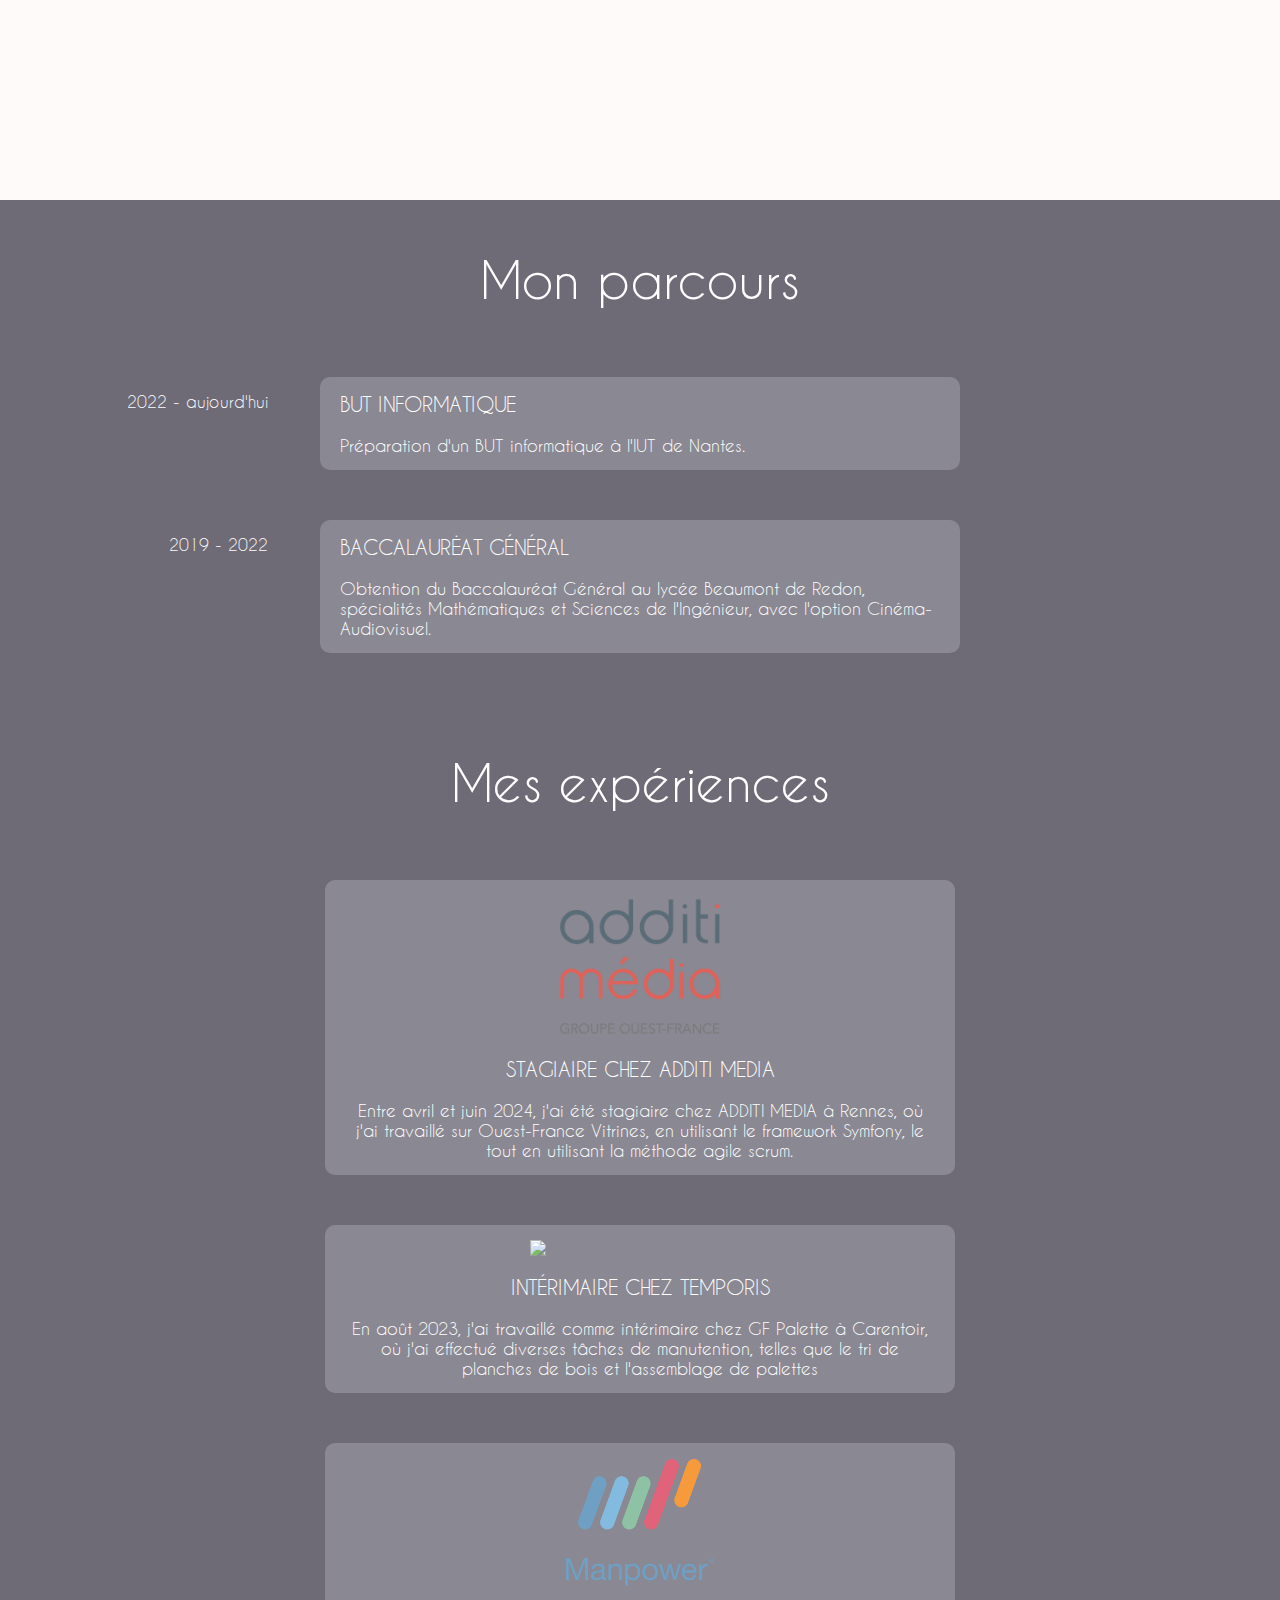
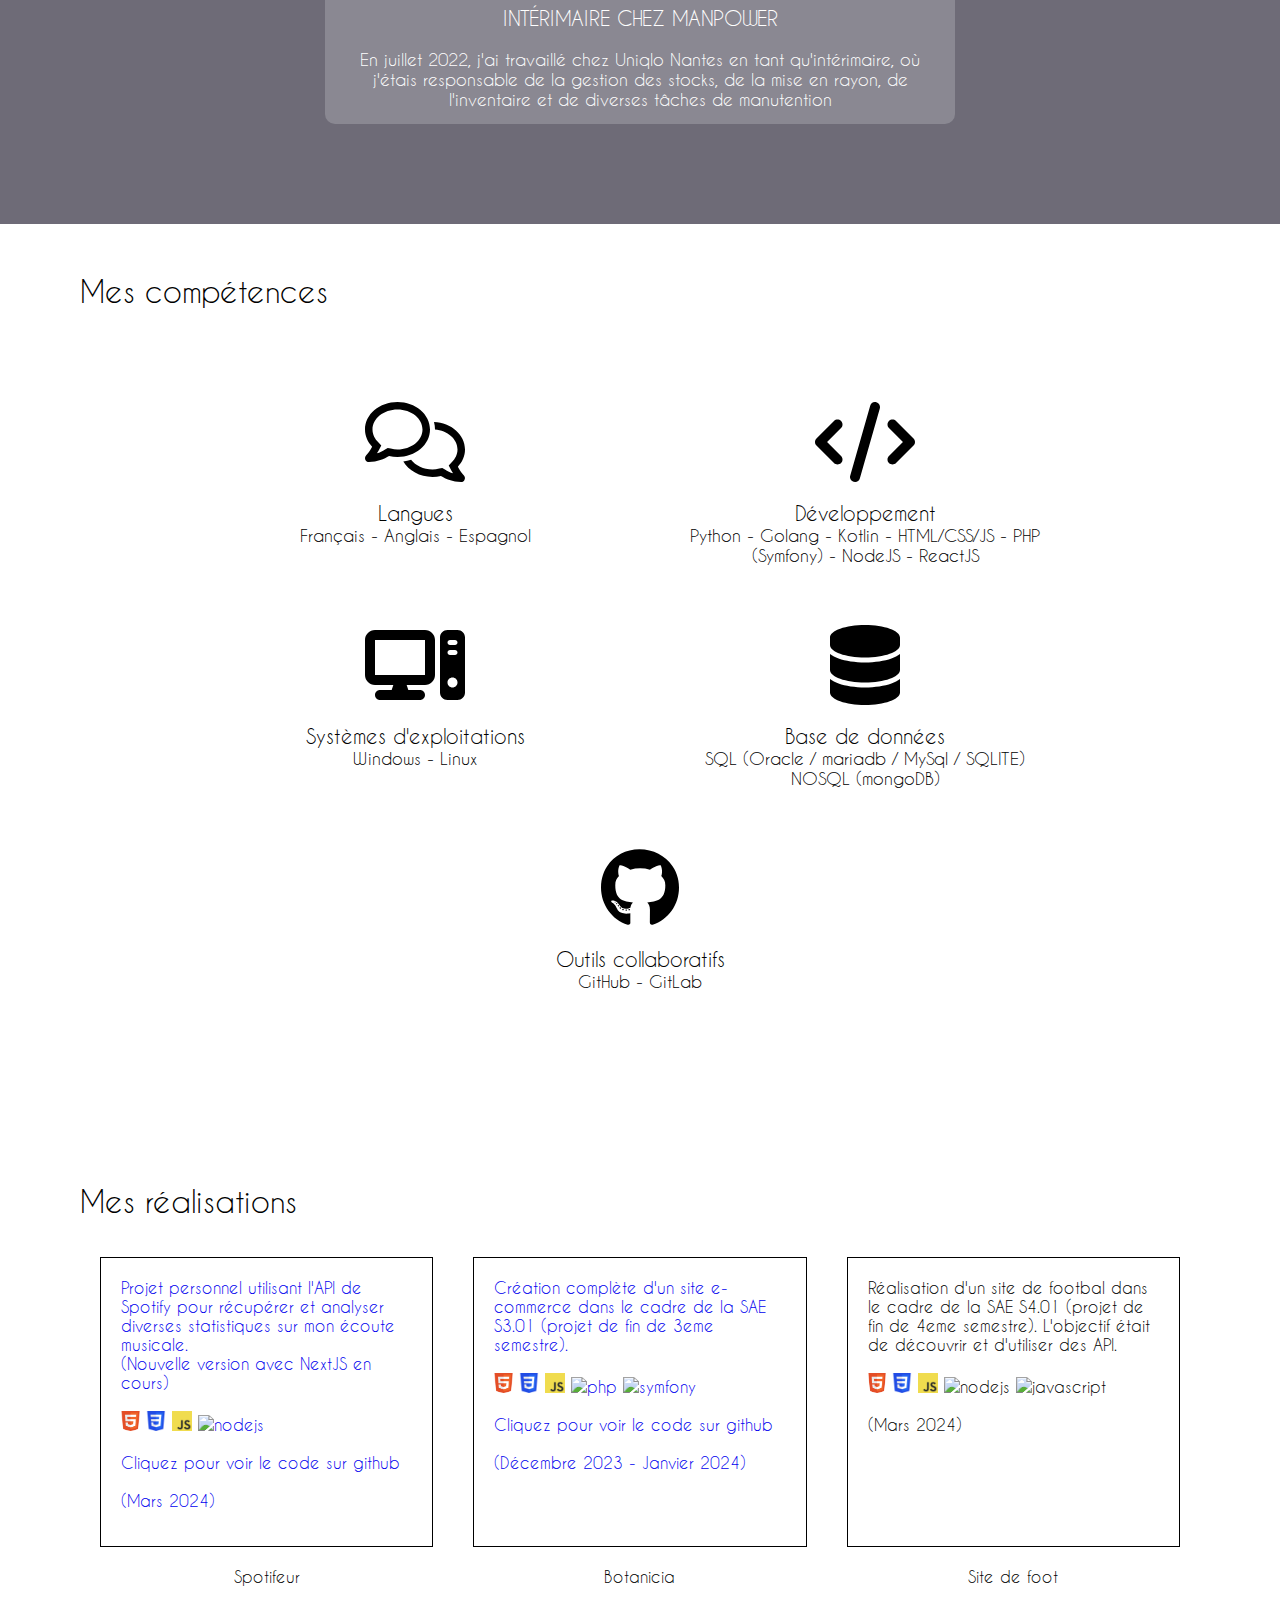
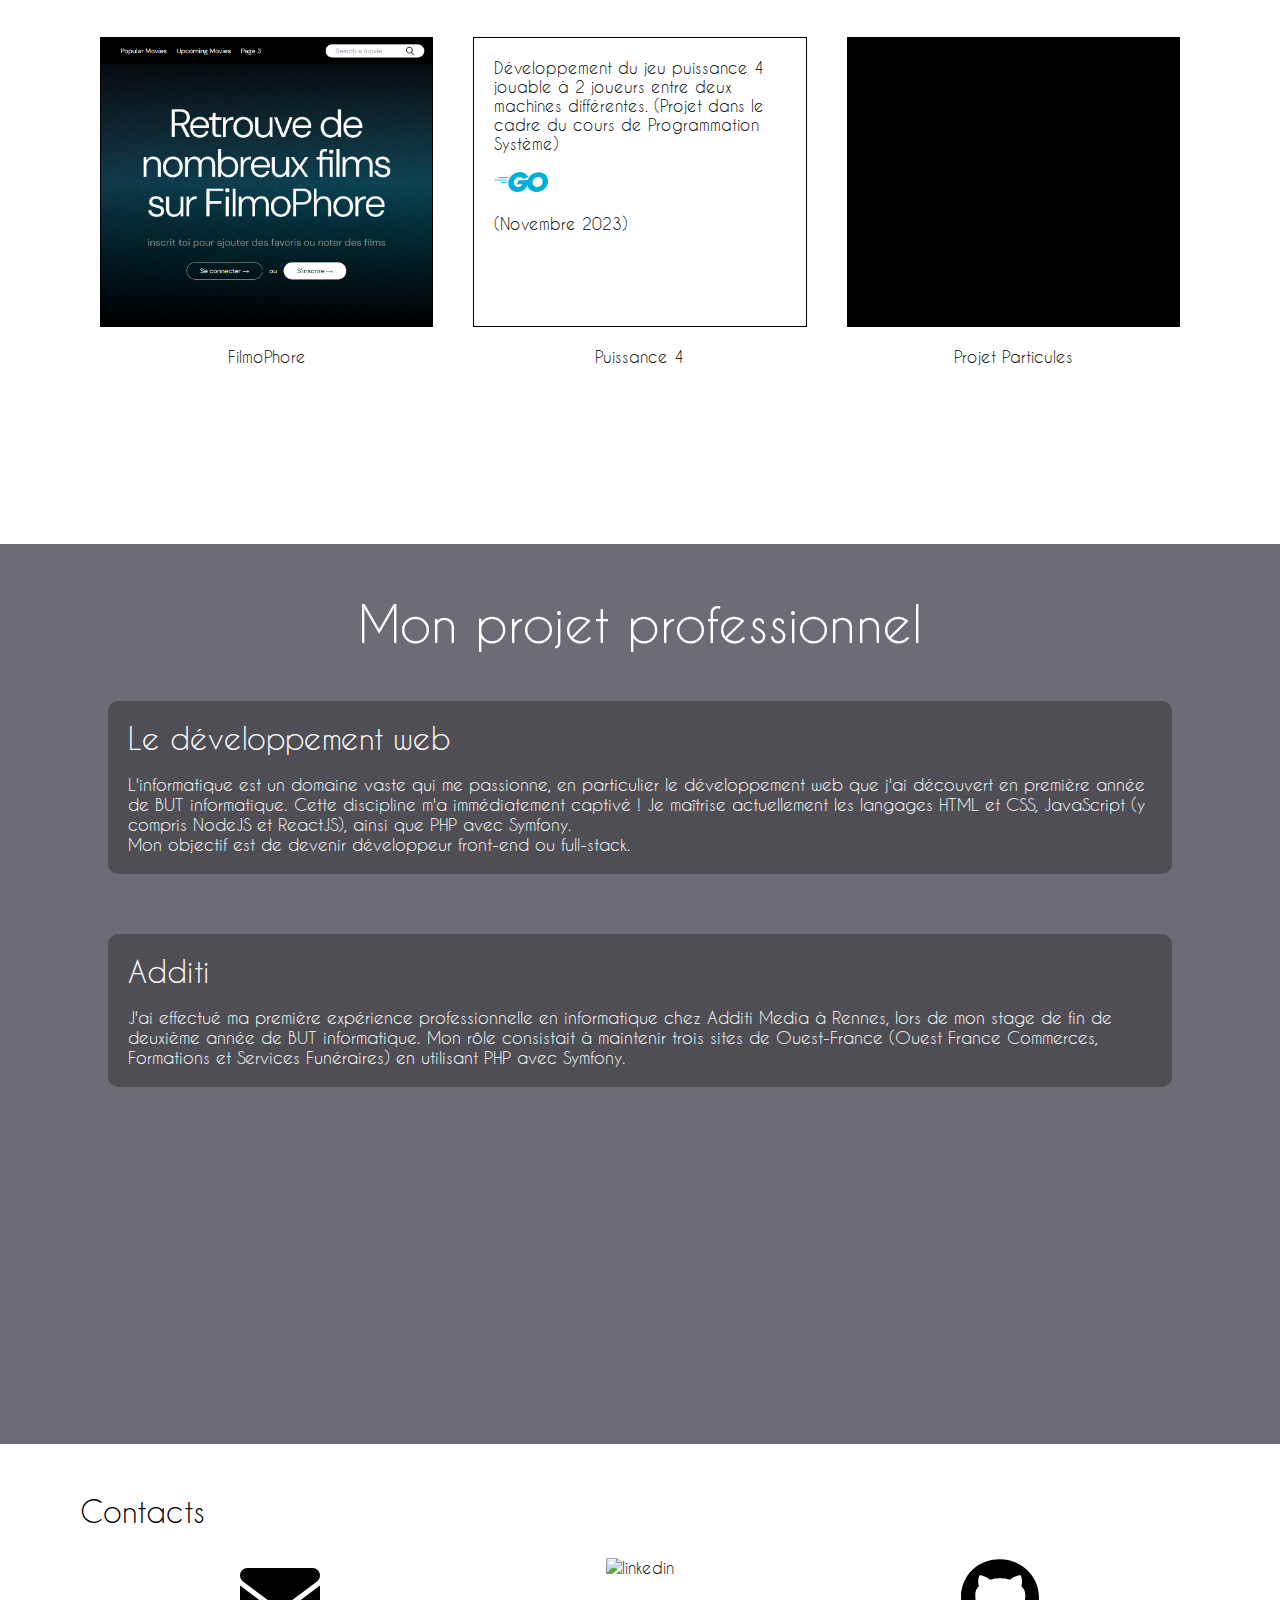
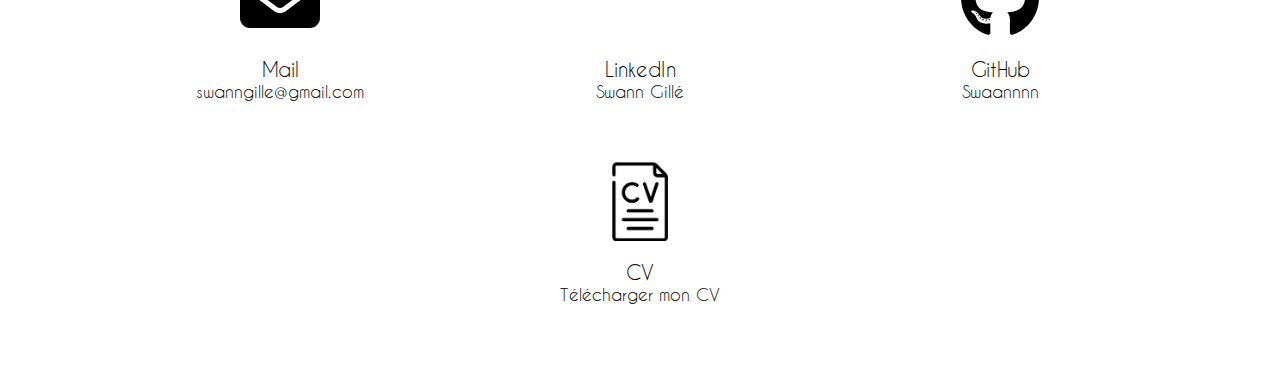
==== commit 42e02e77: "changement lien linkedin + maj competences BD" ====
--- a/index.html
+++ b/index.html
@@ -179,7 +179,8 @@
                         <div class="blocCompetence">
                             <img class="svg" src="../tout/images/logos/database.svg" alt="base de données"><br>
                             <h3>Base de données</h3>
-                            <h4>SQL Developer (Oracle) - MySQL</h4>
+                            <h4>SQL (Oracle / mariadb / MySql / SQLITE)
+                                NOSQL (mongoDB)</h4>
                         </div>
 
                         <div class="blocCompetence">
@@ -347,7 +348,7 @@
                     <h4>swanngille@gmail.com</h4>
                 </div>
 
-                <a href="https://www.linkedin.com/in/swann-gill%C3%A9-18510b273/" target="_blank">
+                <a href="https://www.linkedin.com/in/swann-gille/" target="_blank">
                     <div class="blocContacts">
                         <img class="svg" src="./tout/images/logos/linkedin.png" alt="linkedin"><br>
                         <h3>LinkedIn</h3>
